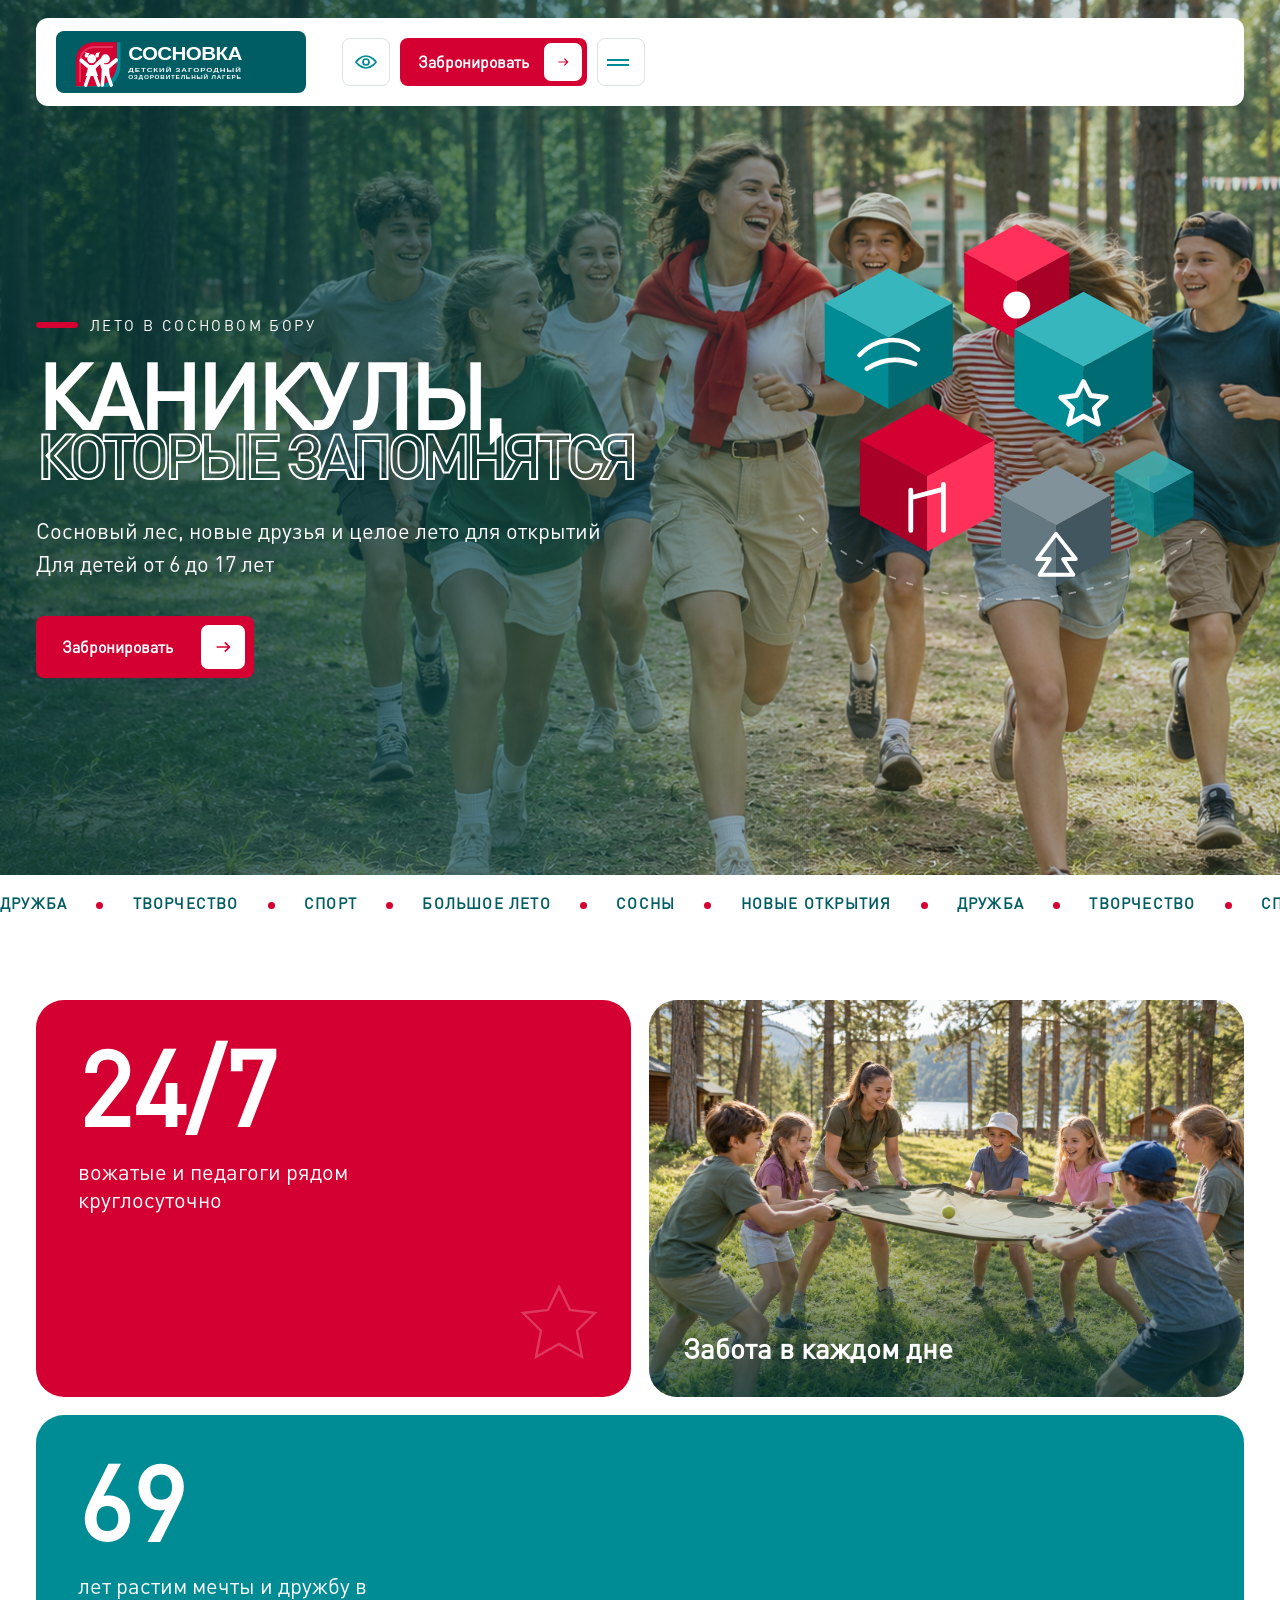
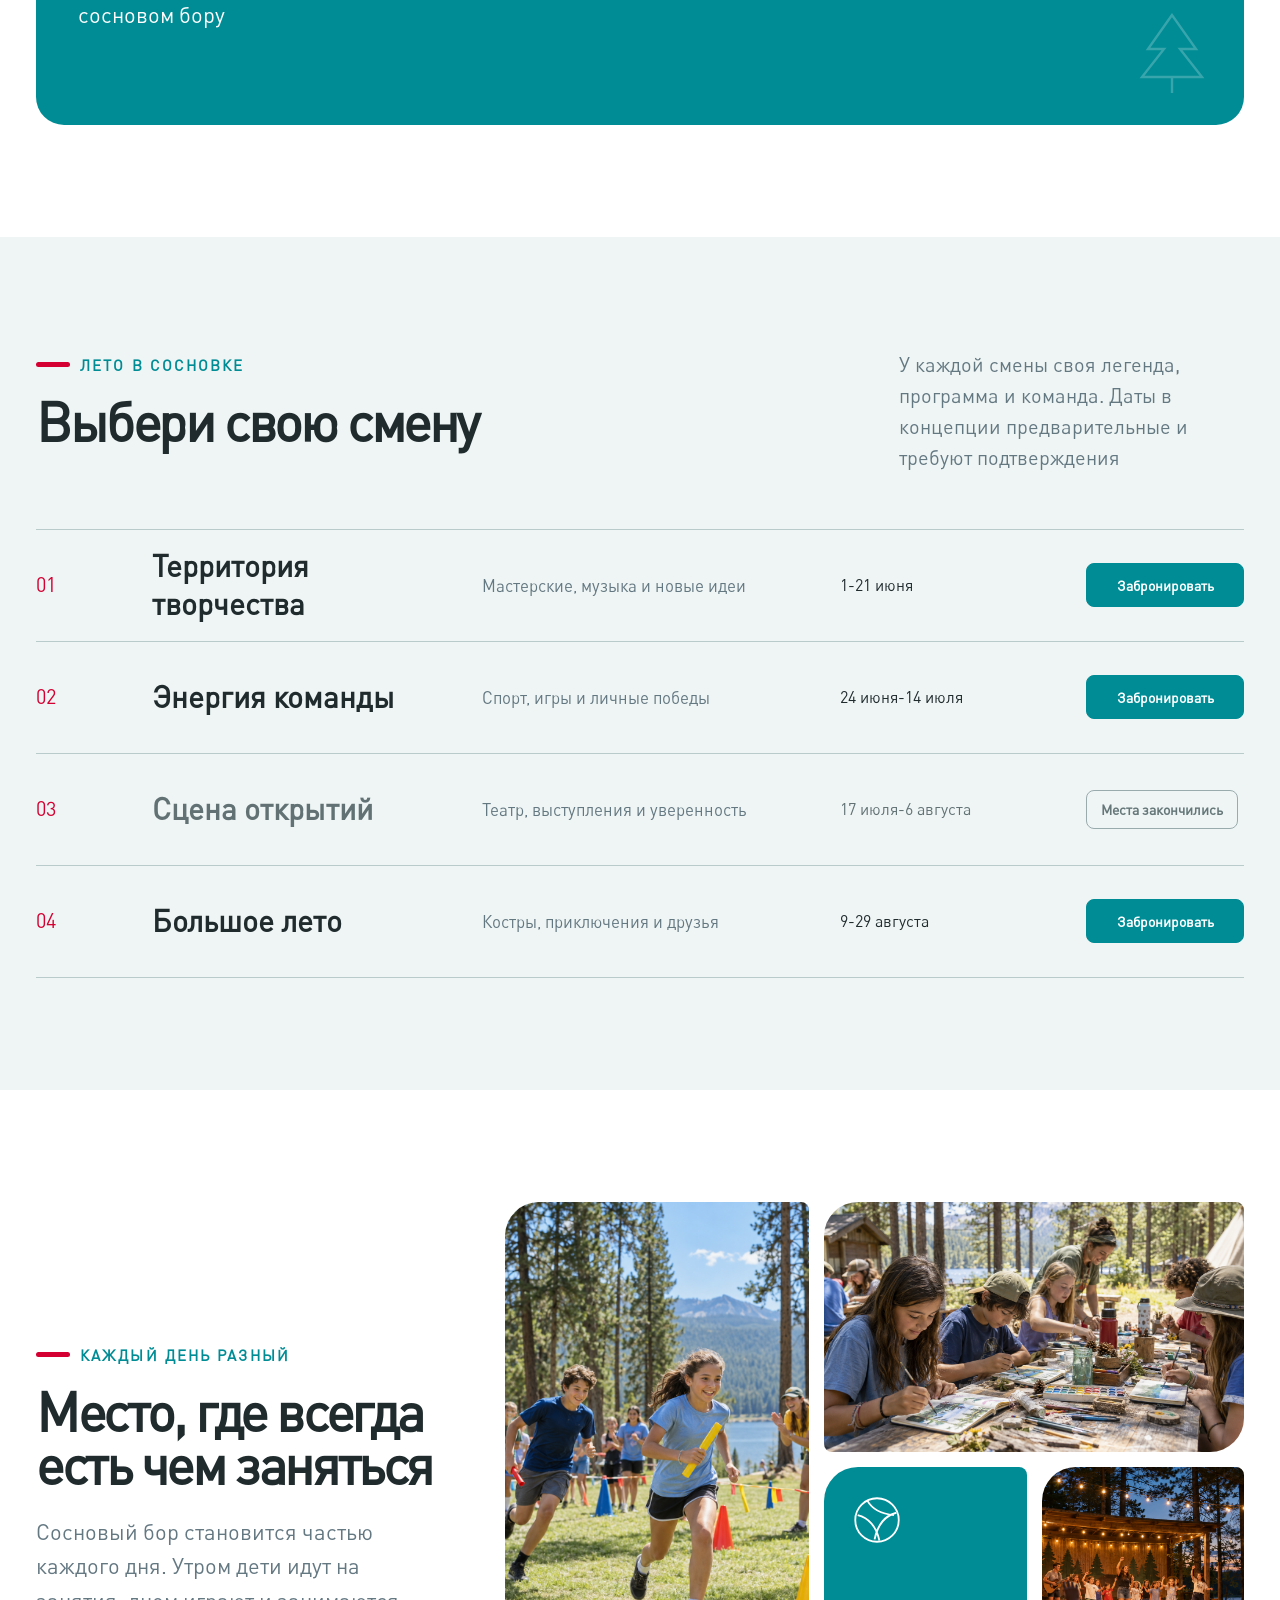
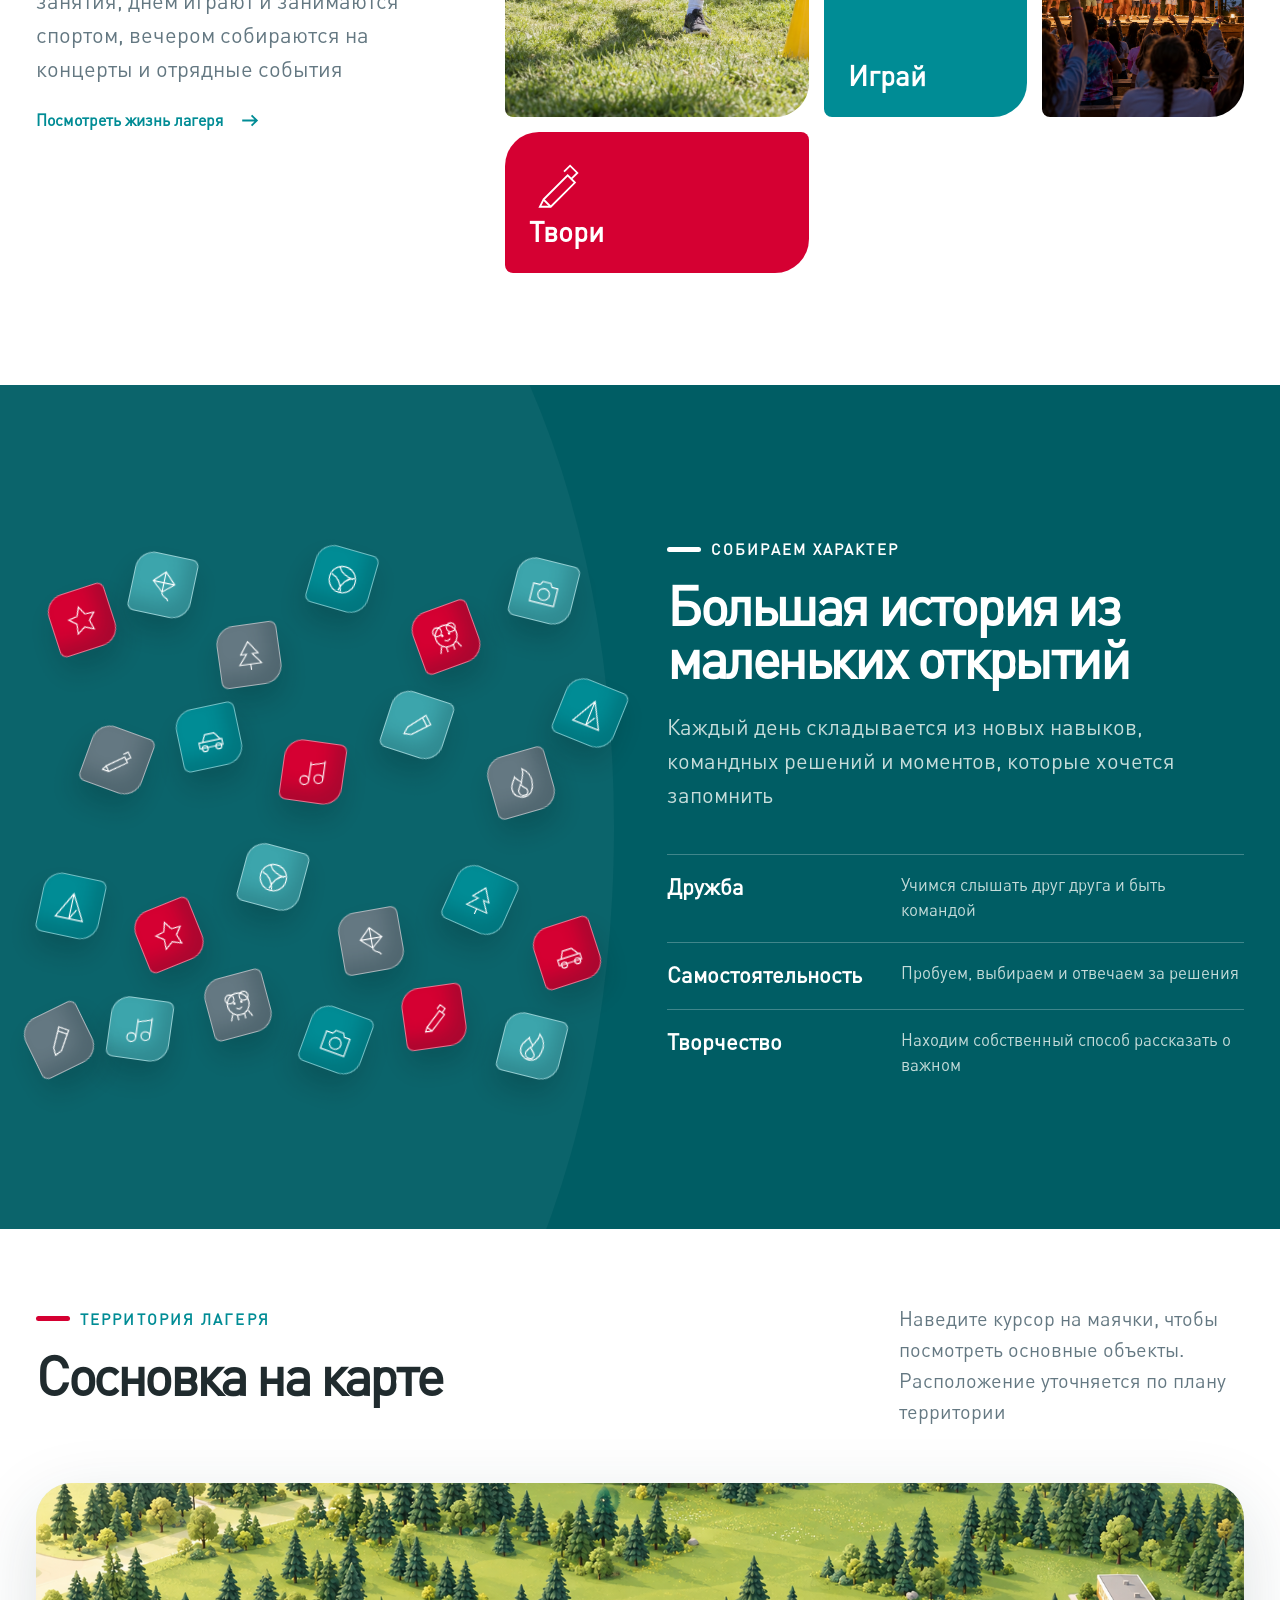
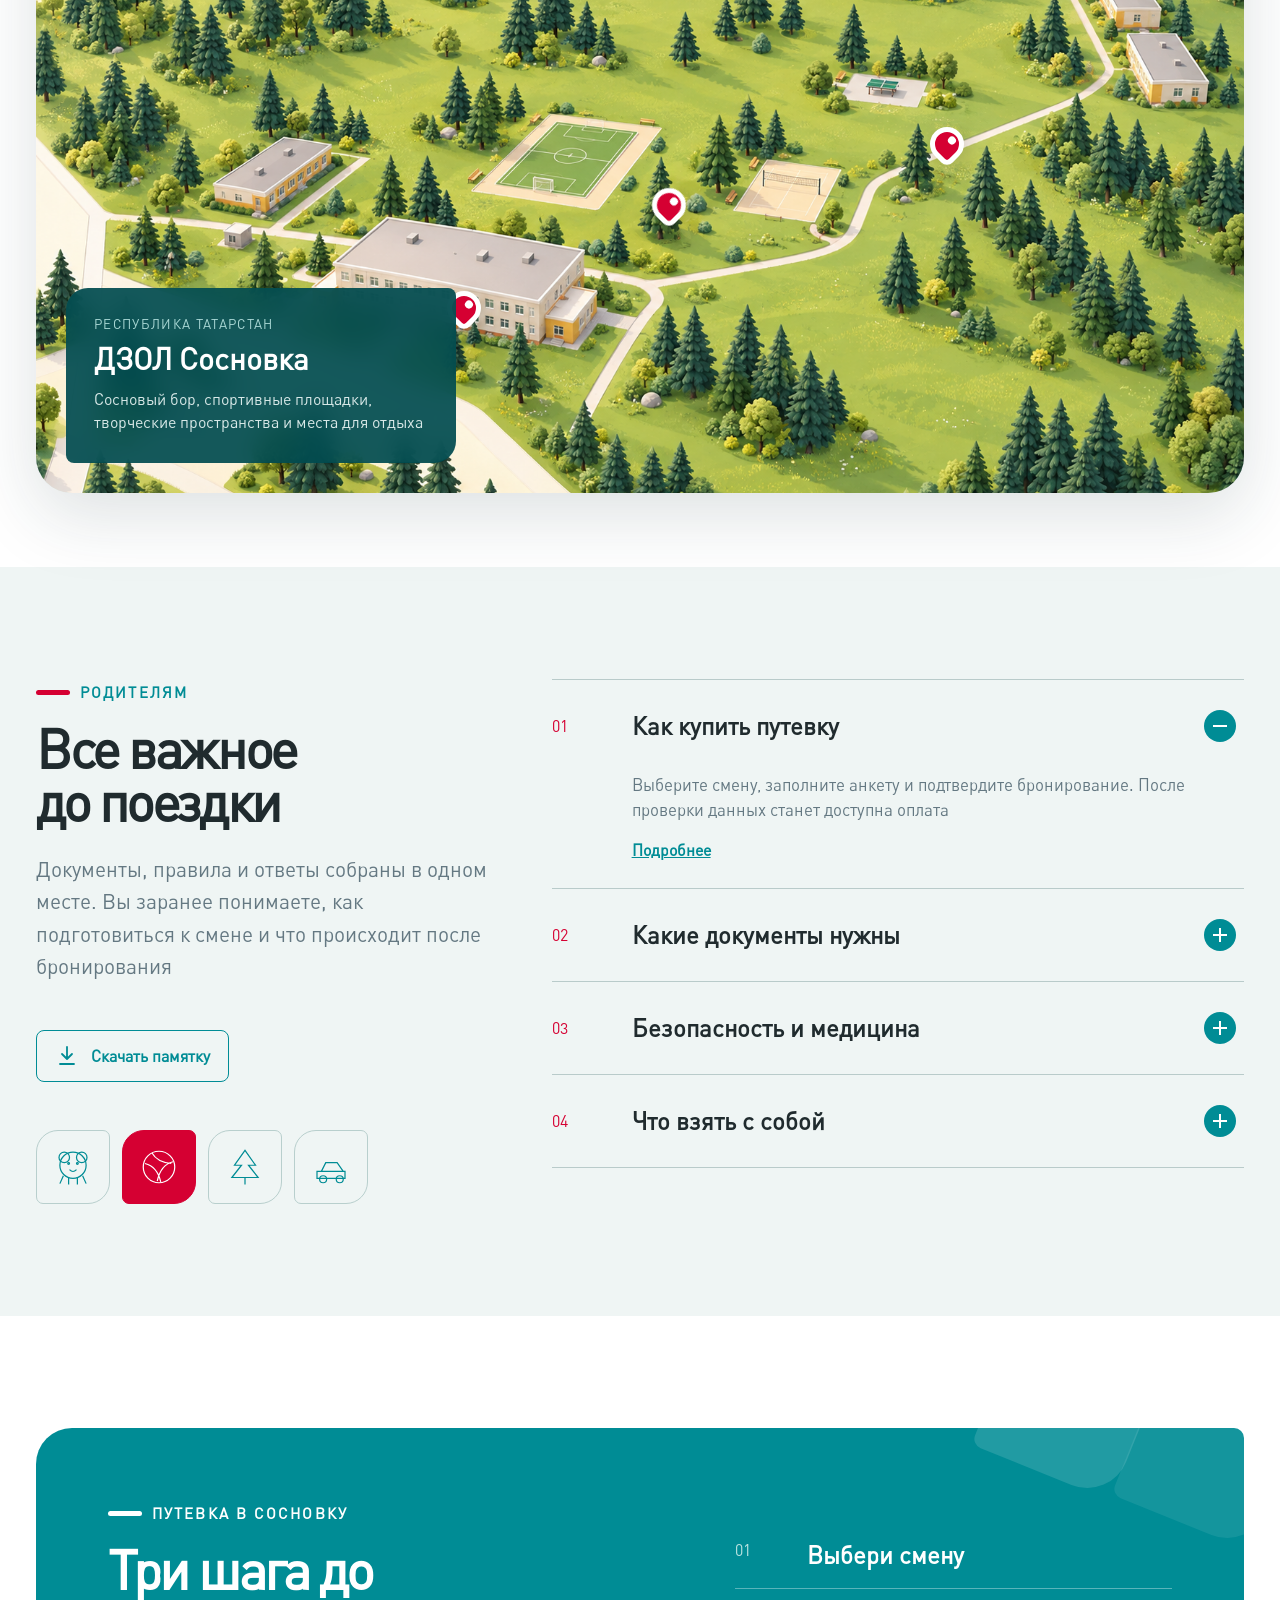
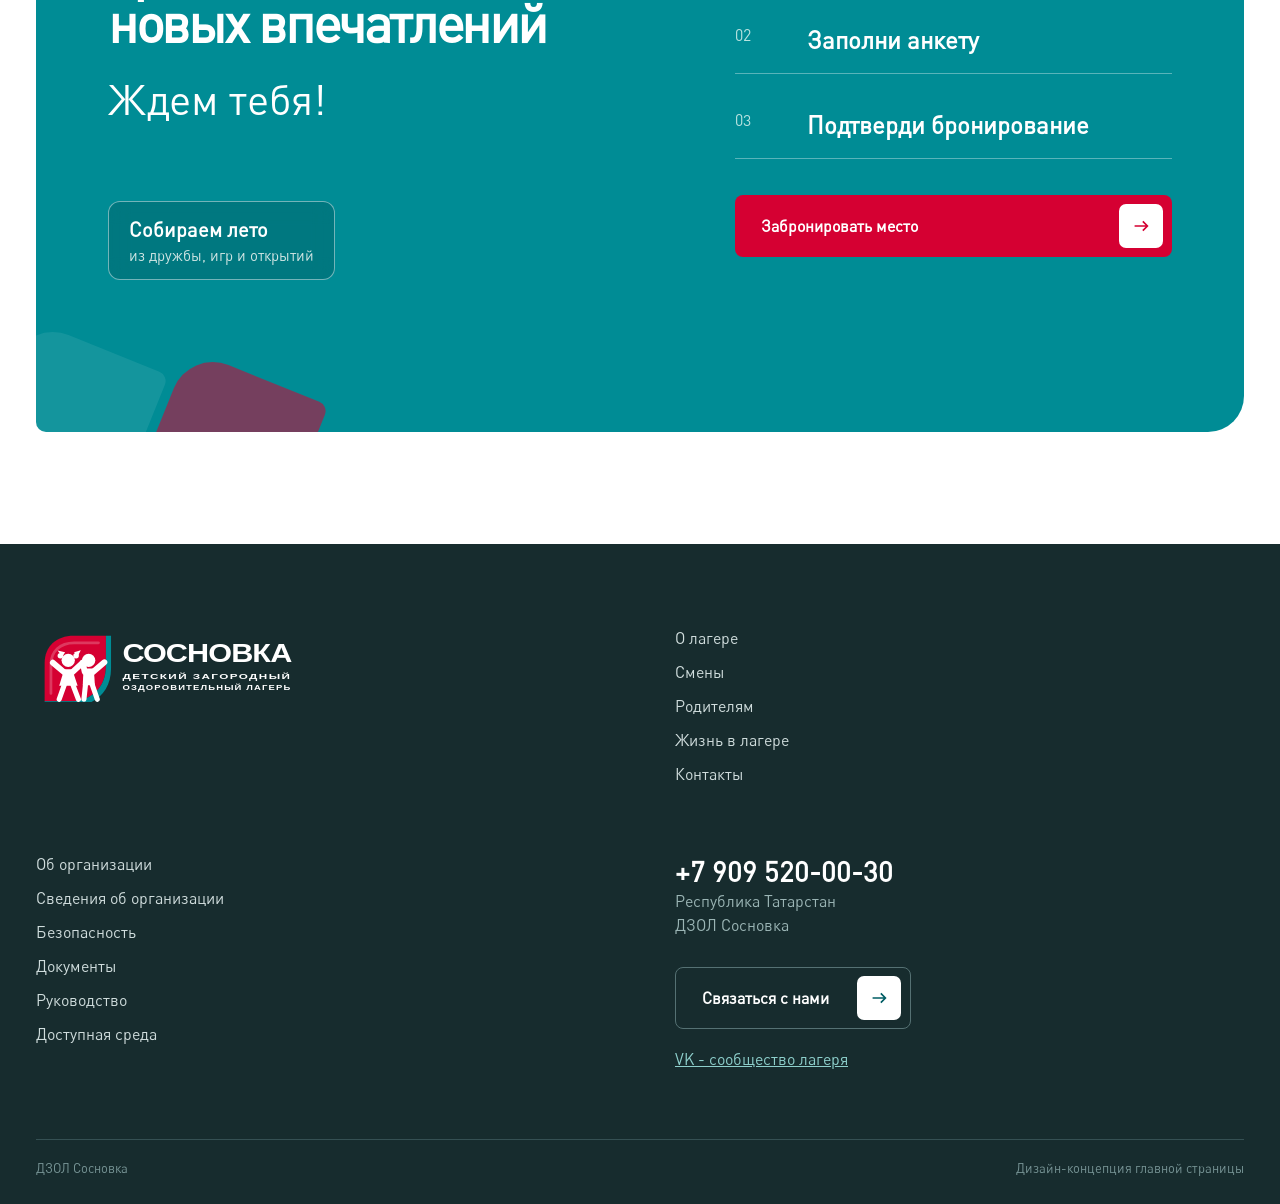
==== tagras/index.html @ 112adb92 "Publish Tagras-style Sosnovka concept" ====
<!doctype html>
<html lang="ru">
<head>
  <meta charset="utf-8">
  <meta name="viewport" content="width=device-width, initial-scale=1">
  <meta name="description" content="Дизайн-концепция главной страницы ДЗОЛ Сосновка в стилистике ТАГРАС">
  <title>ДЗОЛ Сосновка - детский конструктор ТАГРАС</title>
  <link rel="stylesheet" href="styles.css">
</head>
<body>
  <svg class="svg-sprite" aria-hidden="true">
    <symbol id="i-ball" viewBox="0 0 48 48"><circle cx="24" cy="24" r="18"/><path d="M8 20c8 2 15 8 18 21M40 18c-8 2-15 8-18 22M16 8c4 7 11 11 22 12"/></symbol>
    <symbol id="i-car" viewBox="0 0 48 48"><path d="M8 29h32v8H8zM13 29l5-10h13l7 10"/><circle cx="15" cy="38" r="4"/><circle cx="34" cy="38" r="4"/></symbol>
    <symbol id="i-tree" viewBox="0 0 48 48"><path d="M24 5 12 22h8L9 36h30L28 22h8zM24 36v8"/></symbol>
    <symbol id="i-star" viewBox="0 0 48 48"><path d="m24 5 5.5 11.5L42 18l-9 8.8L35.5 40 24 33.5 12.5 40 15 26.8 6 18l12.5-1.5z"/></symbol>
    <symbol id="i-kite" viewBox="0 0 48 48"><path d="m24 5 15 15-15 13L9 20zM24 5v28M9 20h30M24 33c0 8 10 5 10 11"/></symbol>
    <symbol id="i-paint" viewBox="0 0 48 48"><path d="M12 36 32 16l6 6-20 20H9zM29 13l5-5 6 6-5 5"/><path d="m12 36 6 6"/></symbol>
    <symbol id="i-teddy" viewBox="0 0 48 48"><circle cx="14" cy="13" r="6"/><circle cx="34" cy="13" r="6"/><circle cx="24" cy="22" r="15"/><circle cx="19" cy="20" r="1"/><circle cx="29" cy="20" r="1"/><path d="M20 27c3 3 5 3 8 0M13 34l-4 9M35 34l4 9M19 36v8M29 36v8"/></symbol>
    <symbol id="i-fire" viewBox="0 0 48 48"><path d="M24 43c-9 0-15-6-15-14 0-7 5-10 8-16 2 6 6 6 7 10 2-7 7-10 6-18 8 7 10 15 8 23-1 9-7 15-14 15Z"/><path d="M24 41c-4 0-7-3-7-7 0-3 3-5 5-9 1 4 5 5 7 9 1 4-1 7-5 7Z"/></symbol>
    <symbol id="i-brush" viewBox="0 0 48 48"><path d="m31 7 10 10-21 21-10 2 2-10zM27 11l10 10"/></symbol>
    <symbol id="i-camera" viewBox="0 0 48 48"><path d="M7 16h9l3-5h11l3 5h8v25H7z"/><circle cx="24" cy="28" r="8"/></symbol>
    <symbol id="i-tent" viewBox="0 0 48 48"><path d="M24 6 5 41h38zM24 6v35M24 41l8-14"/></symbol>
    <symbol id="i-music" viewBox="0 0 48 48"><path d="M19 10v25M38 6v25M19 14l19-5"/><circle cx="13" cy="36" r="6"/><circle cx="32" cy="32" r="6"/></symbol>
    <symbol id="i-arrow" viewBox="0 0 24 24"><path d="M5 12h14M14 7l5 5-5 5"/></symbol>
  </svg>

  <div class="background-toys" aria-hidden="true">
    <svg class="toy toy-a"><use href="#i-ball"/></svg><svg class="toy toy-b"><use href="#i-car"/></svg>
    <svg class="toy toy-c"><use href="#i-tree"/></svg><svg class="toy toy-d"><use href="#i-star"/></svg>
    <svg class="toy toy-e"><use href="#i-kite"/></svg><svg class="toy toy-f"><use href="#i-teddy"/></svg>
  </div>

  <header class="site-header" data-header>
    <div class="shell header-inner">
      <a class="brand" href="#top" aria-label="На главную">
        <img src="assets/logo-sosnovka-concept.svg" alt="Сосновка - детский загородный оздоровительный лагерь">
      </a>
      <nav class="main-nav" aria-label="Основная навигация" data-nav>
        <div class="nav-item has-dropdown">
          <div class="nav-item-head"><a href="#about">О лагере</a><button class="nav-toggle" type="button" aria-label="Открыть подразделы О лагере" aria-expanded="false"><svg viewBox="0 0 16 16"><path d="m3 6 5 5 5-5"/></svg></button></div>
          <div class="nav-dropdown">
            <a href="#about"><b>О лагере</b><span>Территория, история и атмосфера</span></a>
            <a href="#"><b>История</b><span>Как появилась Сосновка</span></a>
            <a href="#"><b>Команда</b><span>Руководство и вожатые</span></a>
            <a href="#"><b>Безопасность</b><span>Медицина и сопровождение</span></a>
            <a href="#gallery"><b>Инфраструктура</b><span>Корпуса и площадки</span></a>
            <a href="#"><b>Документы</b><span>Основные сведения</span></a>
          </div>
        </div>
        <a class="nav-direct" href="#shifts">Смены</a>
        <div class="nav-item has-dropdown">
          <div class="nav-item-head"><a href="#parents">Родителям</a><button class="nav-toggle" type="button" aria-label="Открыть подразделы Родителям" aria-expanded="false"><svg viewBox="0 0 16 16"><path d="m3 6 5 5 5-5"/></svg></button></div>
          <div class="nav-dropdown nav-dropdown-right">
            <a href="#parents"><b>Как купить путевку</b><span>От выбора смены до оплаты</span></a>
            <a href="#"><b>Что взять с собой</b><span>Список вещей для поездки</span></a>
            <a href="#"><b>Правила</b><span>Распорядок и требования</span></a>
            <a href="#"><b>Документы к заезду</b><span>Справки и согласия</span></a>
            <a href="#"><b>Вопросы и ответы</b><span>Коротко о главном</span></a>
            <a href="#"><b>Личный кабинет</b><span>Заявки, оплата и анкета</span></a>
          </div>
        </div>
        <div class="nav-item has-dropdown">
          <div class="nav-item-head"><a href="#gallery">Жизнь в лагере</a><button class="nav-toggle" type="button" aria-label="Открыть подразделы Жизнь в лагере" aria-expanded="false"><svg viewBox="0 0 16 16"><path d="m3 6 5 5 5-5"/></svg></button></div>
          <div class="nav-dropdown nav-dropdown-right nav-dropdown-compact">
            <a href="#gallery"><b>Фотогалерея</b><span>События каждого дня</span></a>
            <a href="#"><b>Новости</b><span>Что происходит в Сосновке</span></a>
            <a href="#"><b>Отзывы</b><span>Истории детей и родителей</span></a>
            <a href="#"><b>Традиции</b><span>То, что объединяет поколения</span></a>
          </div>
        </div>
        <a class="nav-direct" href="#contacts">Контакты</a>
      </nav>
      <div class="header-actions">
        <button class="access-button" type="button" aria-label="Версия для слабовидящих">
          <svg viewBox="0 0 24 24"><path d="M2 12s4-6 10-6 10 6 10 6-4 6-10 6S2 12 2 12Z"/><circle cx="12" cy="12" r="3"/></svg>
        </button>
        <a class="button button-red header-book" href="#" data-booking-open><span>Забронировать</span><svg><use href="#i-arrow"/></svg></a>
        <button class="menu-button" type="button" aria-label="Открыть меню" data-menu><span></span><span></span></button>
      </div>
    </div>
  </header>

  <main id="top">
    <section class="hero">
      <div class="hero-photo" role="img" aria-label="Дети бегут по солнечному сосновому лесу"></div>
      <div class="hero-overlay"></div>
      <div class="shell hero-inner">
        <div class="hero-copy">
          <div class="hero-label"><i></i> Лето в сосновом бору</div>
          <h1 class="dancing-title">Каникулы,<span class="hero-subline">которые запомнятся</span></h1>
          <p>Сосновый лес, новые друзья и целое лето для открытий<br>Для детей от 6 до 17 лет</p>
          <a class="button button-red hero-button" href="#" data-booking-open><span>Забронировать</span><svg><use href="#i-arrow"/></svg></a>
        </div>

        <div class="hero-constructor" aria-hidden="true">
          <svg class="constructor-svg" viewBox="0 0 520 520">
            <g class="cube cube-1" transform="translate(62 80)"><path class="top" d="M70 0 140 38 70 76 0 38Z"/><path class="left" d="M0 38 70 76v78L0 116Z"/><path class="right" d="M140 38 70 76v78l70-38Z"/><path class="cube-icon" d="M38 95c18-19 45-22 64-6M46 110c17-11 34-13 53-5"/></g>
            <g class="cube cube-2" transform="translate(202 18) scale(.82)"><path class="top" d="M70 0 140 38 70 76 0 38Z"/><path class="left" d="M0 38 70 76v78L0 116Z"/><path class="right" d="M140 38 70 76v78l70-38Z"/><circle class="cube-dot" cx="70" cy="108" r="18"/></g>
            <g class="cube cube-3" transform="translate(275 112) scale(1.08)"><path class="top" d="M70 0 140 38 70 76 0 38Z"/><path class="left" d="M0 38 70 76v78L0 116Z"/><path class="right" d="M140 38 70 76v78l70-38Z"/><path class="cube-icon" d="m70 91 7 14 16 2-12 11 4 16-15-8-15 8 4-16-12-11 16-2Z"/></g>
            <g class="cube cube-4" transform="translate(104 232) scale(1.05)"><path class="top" d="M70 0 140 38 70 76 0 38Z"/><path class="left" d="M0 38 70 76v78L0 116Z"/><path class="right" d="M140 38 70 76v78l70-38Z"/><path class="cube-icon" d="M53 132V90m34 42V84M53 98l34-9"/></g>
            <g class="cube cube-5" transform="translate(245 285) scale(.86)"><path class="top" d="M70 0 140 38 70 76 0 38Z"/><path class="left" d="M0 38 70 76v78L0 116Z"/><path class="right" d="M140 38 70 76v78l70-38Z"/><path class="cube-icon" d="M70 87 46 119h16l-13 20h43l-13-20h16Z"/></g>
            <g class="cube cube-6" transform="translate(352 250) scale(.62)"><path class="top" d="M70 0 140 38 70 76 0 38Z"/><path class="left" d="M0 38 70 76v78L0 116Z"/><path class="right" d="M140 38 70 76v78l70-38Z"/></g>
            <path class="orbit" d="M34 350c95 104 302 135 446 14"/>
          </svg>
        </div>
      </div>
      <div class="hero-marquee" aria-hidden="true"><div>Дружба <i></i> Творчество <i></i> Спорт <i></i> Большое лето <i></i> Сосны <i></i> Новые открытия <i></i> Дружба <i></i> Творчество <i></i> Спорт <i></i></div></div>
    </section>

    <section class="facts section-space" aria-label="Ключевые преимущества">
      <div class="shell facts-grid">
        <article class="fact fact-red"><strong>24/7</strong><span>вожатые и педагоги рядом круглосуточно</span><svg><use href="#i-star"/></svg></article>
        <article class="fact fact-photo"><img src="assets/safety-supervision.png" alt="Дети и вожатый на территории лагеря"><span>Забота в каждом дне</span></article>
        <article class="fact fact-teal"><strong>69</strong><span>лет растим мечты и дружбу в сосновом бору</span><svg><use href="#i-tree"/></svg></article>
      </div>
    </section>

    <section class="shifts section-space" id="shifts">
      <div class="shell">
        <div class="section-heading">
          <div><span class="eyebrow">Лето в Сосновке</span><h2>Выбери свою смену</h2></div>
          <p>У каждой смены своя легенда, программа и команда. Даты в концепции предварительные и требуют подтверждения</p>
        </div>
        <div class="shift-list" data-shifts>
          <article class="shift-row" data-preview="assets/shift-01-craft.png"><span class="shift-number">01</span><strong>Территория творчества</strong><span>Мастерские, музыка и новые идеи</span><em>1-21 июня</em><button class="shift-book-button" type="button" data-booking-shift="Территория творчества - 1-21 июня">Забронировать</button></article>
          <article class="shift-row" data-preview="assets/shift-02-volleyball.png"><span class="shift-number">02</span><strong>Энергия команды</strong><span>Спорт, игры и личные победы</span><em>24 июня-14 июля</em><button class="shift-book-button" type="button" data-booking-shift="Энергия команды - 24 июня-14 июля">Забронировать</button></article>
          <article class="shift-row shift-row-sold" data-preview="assets/shift-03-theatre.png"><span class="shift-number">03</span><strong>Сцена открытий</strong><span>Театр, выступления и уверенность</span><em>17 июля-6 августа</em><span class="shift-sold-out">Места закончились</span></article>
          <article class="shift-row" data-preview="assets/shift-04-campfire.png"><span class="shift-number">04</span><strong>Большое лето</strong><span>Костры, приключения и друзья</span><em>9-29 августа</em><button class="shift-book-button" type="button" data-booking-shift="Большое лето - 9-29 августа">Забронировать</button></article>
          <div class="shift-preview" data-shift-preview><img src="assets/shift-01-craft.png" alt=""></div>
        </div>
      </div>
    </section>

    <section class="about section-space" id="about">
      <div class="shell about-grid">
        <div class="about-copy">
          <span class="eyebrow">Каждый день разный</span>
          <h2>Место, где всегда есть чем заняться</h2>
          <p>Сосновый бор становится частью каждого дня. Утром дети идут на занятия, днем играют и занимаются спортом, вечером собираются на концерты и отрядные события</p>
          <a class="text-link" href="#gallery">Посмотреть жизнь лагеря <svg><use href="#i-arrow"/></svg></a>
        </div>
        <div class="photo-pattern" aria-label="Фотографии жизни лагеря">
          <figure class="pattern-cell cell-a"><img src="assets/sport-concept.png" alt="Спортивные занятия в лагере"></figure>
          <figure class="pattern-cell cell-b"><img src="assets/workshop-concept.png" alt="Творческая мастерская"></figure>
          <div class="pattern-cell cell-color"><svg><use href="#i-ball"/></svg><b>Играй</b></div>
          <figure class="pattern-cell cell-c"><img src="assets/evening-concept.png" alt="Вечернее событие"></figure>
          <div class="pattern-cell cell-mark"><svg><use href="#i-paint"/></svg><b>Твори</b></div>
        </div>
      </div>
    </section>

    <section class="values section-space" id="values">
      <div class="shell values-grid">
        <div class="shape-playground" data-shape-playground data-current-shape="scatter" aria-label="Кубики собираются в детские фигуры">
          <div class="shape-stage">
            <span class="shape-cube"><svg><use href="#i-star"/></svg></span><span class="shape-cube"><svg><use href="#i-kite"/></svg></span><span class="shape-cube"><svg><use href="#i-tree"/></svg></span><span class="shape-cube"><svg><use href="#i-ball"/></svg></span>
            <span class="shape-cube"><svg><use href="#i-teddy"/></svg></span><span class="shape-cube"><svg><use href="#i-camera"/></svg></span><span class="shape-cube"><svg><use href="#i-paint"/></svg></span><span class="shape-cube"><svg><use href="#i-car"/></svg></span>
            <span class="shape-cube"><svg><use href="#i-music"/></svg></span><span class="shape-cube"><svg><use href="#i-brush"/></svg></span><span class="shape-cube"><svg><use href="#i-fire"/></svg></span><span class="shape-cube"><svg><use href="#i-tent"/></svg></span>
            <span class="shape-cube"><svg><use href="#i-star"/></svg></span><span class="shape-cube"><svg><use href="#i-ball"/></svg></span><span class="shape-cube"><svg><use href="#i-kite"/></svg></span><span class="shape-cube"><svg><use href="#i-tree"/></svg></span>
            <span class="shape-cube"><svg><use href="#i-car"/></svg></span><span class="shape-cube"><svg><use href="#i-music"/></svg></span><span class="shape-cube"><svg><use href="#i-teddy"/></svg></span><span class="shape-cube"><svg><use href="#i-camera"/></svg></span>
            <span class="shape-cube"><svg><use href="#i-paint"/></svg></span><span class="shape-cube"><svg><use href="#i-fire"/></svg></span><span class="shape-cube"><svg><use href="#i-brush"/></svg></span><span class="shape-cube"><svg><use href="#i-tent"/></svg></span>
          </div>
        </div>
        <div class="values-copy">
          <span class="eyebrow eyebrow-light">Собираем характер</span>
          <h2>Большая история из маленьких открытий</h2>
          <p>Каждый день складывается из новых навыков, командных решений и моментов, которые хочется запомнить</p>
          <div class="values-list">
            <div><b>Дружба</b><span>Учимся слышать друг друга и быть командой</span></div>
            <div><b>Самостоятельность</b><span>Пробуем, выбираем и отвечаем за решения</span></div>
            <div><b>Творчество</b><span>Находим собственный способ рассказать о важном</span></div>
          </div>
        </div>
      </div>
    </section>

    <section class="map-section section-space" id="gallery">
      <div class="shell">
        <div class="section-heading">
          <div><span class="eyebrow">Территория лагеря</span><h2>Сосновка на карте</h2></div>
          <p>Наведите курсор на маячки, чтобы посмотреть основные объекты. Расположение уточняется по плану территории</p>
        </div>
        <div class="map-frame">
          <img src="assets/camp-map-concept.png" alt="Схема территории лагеря Сосновка">
          <button class="map-pin pin-a" type="button"><i></i><span>Административное здание</span></button>
          <button class="map-pin pin-b" type="button"><i></i><span>Спортивная площадка</span></button>
          <button class="map-pin pin-c" type="button"><i></i><span>Площадка для мероприятий</span></button>
          <div class="map-card"><small>Республика Татарстан</small><strong>ДЗОЛ Сосновка</strong><p>Сосновый бор, спортивные площадки, творческие пространства и места для отдыха</p></div>
        </div>
      </div>
    </section>

    <section class="parents section-space" id="parents">
      <div class="shell parents-grid">
        <div class="parents-intro">
          <span class="eyebrow">Родителям</span>
          <h2>Все важное до поездки</h2>
          <p>Документы, правила и ответы собраны в одном месте. Вы заранее понимаете, как подготовиться к смене и что происходит после бронирования</p>
          <a class="download-guide" href="#"><svg viewBox="0 0 24 24" aria-hidden="true"><path d="M12 3v12m0 0 5-5m-5 5-5-5M5 20h14"/></svg><span>Скачать памятку</span></a>
          <div class="parent-figure" aria-hidden="true"><svg><use href="#i-teddy"/></svg><svg><use href="#i-ball"/></svg><svg><use href="#i-tree"/></svg><svg><use href="#i-car"/></svg></div>
        </div>
        <div class="accordion" data-accordion>
          <details open><summary><span>01</span><b>Как купить путевку</b><i></i></summary><div><p>Выберите смену, заполните анкету и подтвердите бронирование. После проверки данных станет доступна оплата</p><a href="#">Подробнее</a></div></details>
          <details><summary><span>02</span><b>Какие документы нужны</b><i></i></summary><div><p>Список документов и медицинских справок будет доступен в разделе для родителей</p><a href="#">Подробнее</a></div></details>
          <details><summary><span>03</span><b>Безопасность и медицина</b><i></i></summary><div><p>На территории работают медицинские специалисты, действует контролируемый доступ и круглосуточное сопровождение</p><a href="#">Подробнее</a></div></details>
          <details><summary><span>04</span><b>Что взять с собой</b><i></i></summary><div><p>Подготовим понятный список одежды, личных вещей и предметов для занятий</p><a href="#">Подробнее</a></div></details>
        </div>
      </div>
    </section>

    <section class="booking section-space">
      <div class="shell booking-card">
        <div class="booking-copy"><span class="eyebrow eyebrow-light">Путевка в Сосновку</span><h2>Три шага до новых впечатлений</h2><p>Ждем тебя!</p><div class="summer-note"><b>Собираем лето</b><span>из дружбы, игр и открытий</span></div></div>
        <div class="booking-steps">
          <div><span>01</span><b>Выбери смену</b></div>
          <div><span>02</span><b>Заполни анкету</b></div>
          <div><span>03</span><b>Подтверди бронирование</b></div>
          <a class="button button-red" href="#" data-booking-open><span>Забронировать место</span><svg><use href="#i-arrow"/></svg></a>
        </div>
        <div class="booking-cubes" aria-hidden="true"><i></i><i></i><i></i><i></i></div>
      </div>
    </section>
  </main>

  <footer class="site-footer" id="contacts">
    <div class="shell footer-grid">
      <div class="footer-brand"><img src="assets/logo-sosnovka-concept.svg" alt="Сосновка"></div>
      <nav><a href="#about">О лагере</a><a href="#shifts">Смены</a><a href="#parents">Родителям</a><a href="#gallery">Жизнь в лагере</a><a href="#contacts">Контакты</a></nav>
      <nav><a href="#">Об организации</a><a href="#">Сведения об организации</a><a href="#">Безопасность</a><a href="#">Документы</a><a href="#">Руководство</a><a href="#">Доступная среда</a></nav>
      <div class="footer-contact"><a class="footer-phone" href="tel:+79095200030">+7 909 520-00-30</a><p>Республика Татарстан<br>ДЗОЛ Сосновка</p><button class="button button-outline" type="button" data-contact-open><span>Связаться с нами</span><svg><use href="#i-arrow"/></svg></button><a class="social-link" href="https://vk.ru/dzol_sosnovka" target="_blank" rel="noopener">VK - сообщество лагеря</a></div>
    </div>
    <div class="shell footer-bottom"><span>ДЗОЛ Сосновка</span><span>Дизайн-концепция главной страницы</span></div>
  </footer>

  <button class="scroll-top" type="button" aria-label="Наверх" data-scroll-top><svg viewBox="0 0 24 24"><path d="m6 14 6-6 6 6M12 8v10"/></svg></button>

  <dialog class="contact-modal" data-contact-modal>
    <form method="dialog" class="modal-card" data-contact-form>
      <button class="modal-close" value="cancel" aria-label="Закрыть">×</button>
      <span class="eyebrow">Обратная связь</span><h2>Связаться с нами</h2>
      <label><span>Имя</span><input type="text" required placeholder="Как к вам обращаться"></label>
      <label><span>Телефон</span><input type="tel" required placeholder="+7 900 000-00-00"></label>
      <label><span>Сообщение</span><textarea required placeholder="Напишите ваш вопрос"></textarea></label>
      <label class="consent"><input type="checkbox" required><span>Я даю согласие на обработку персональных данных в соответствии с <a href="#">политикой обработки персональных данных</a></span></label>
      <button class="button button-red modal-submit" value="submit"><span>Отправить</span><svg><use href="#i-arrow"/></svg></button>
    </form>
  </dialog>

  <dialog class="booking-modal" data-booking-modal aria-labelledby="booking-title">
    <form class="booking-form" data-booking-form>
      <button class="modal-close" type="button" aria-label="Закрыть форму" data-booking-close>×</button>
      <span class="eyebrow">Заявка на путевку</span>
      <h2 id="booking-title">Забронировать место</h2>
      <p class="booking-form-lead">Оставьте данные для связи. Сотрудник лагеря уточнит наличие мест и поможет завершить оформление</p>
      <div class="booking-fields">
        <label class="booking-field"><span>Телефон для связи</span><input type="tel" name="phone" autocomplete="tel" required placeholder="+7 900 000-00-00"></label>
        <label class="booking-field"><span>Смена</span><select name="shift" required data-booking-select><option value="" selected disabled>Выберите смену</option><option>Территория творчества - 1-21 июня</option><option>Энергия команды - 24 июня-14 июля</option><option>Сцена открытий - 17 июля-6 августа</option><option>Большое лето - 9-29 августа</option></select></label>
        <label class="booking-field"><span>Количество детей</span><input type="number" name="children" min="1" max="10" value="1" required></label>
        <label class="booking-field"><span>Возраст детей</span><input type="text" name="age" required placeholder="Например: 8 и 12 лет"></label>
        <label class="booking-field booking-field-wide"><span>Комментарий</span><textarea name="message" placeholder="Напишите вопрос или важную информацию"></textarea></label>
      </div>
      <div class="booking-consents">
        <label><input type="checkbox" name="personal_consent" required><span>Я даю согласие на обработку моих персональных данных на условиях <a href="#">согласия на обработку персональных данных</a> и ознакомлен с <a href="#">политикой обработки персональных данных</a></span></label>
        <label><input type="checkbox" name="child_consent" required><span>Я подтверждаю, что являюсь законным представителем ребенка, и даю согласие на обработку указанных в заявке сведений о ребенке</span></label>
        <label><input type="checkbox" name="messages_consent"><span>Я согласен получать информационные сообщения о сменах и программах лагеря</span></label>
      </div>
      <p class="booking-success" data-booking-success>Заявка заполнена. В рабочей версии она будет отправлена сотрудникам лагеря</p>
      <button class="button button-red booking-submit" type="submit"><span>Отправить заявку</span><svg><use href="#i-arrow"/></svg></button>
    </form>
  </dialog>

  <script src="script.js"></script>
</body>
</html>
---- tagras/styles.css ----
@font-face{font-family:DINPro;src:url('assets/din-pro.otf') format('opentype');font-weight:400;font-style:normal;font-display:swap}
:root{--teal:#008c95;--teal-dark:#005d64;--red:#d50032;--gray:#647882;--ink:#202b2e;--mist:#eff5f4;--white:#fff;--frame:1840px;--radius:34px;--shadow:0 22px 70px rgba(26,55,58,.15)}
*{box-sizing:border-box}html{scroll-behavior:smooth}body{margin:0;background:#fff;color:var(--ink);font-family:DINPro,Verdana,Arial,sans-serif;overflow-x:hidden}img{display:block;max-width:100%}a{color:inherit}.svg-sprite{position:absolute;width:0;height:0;overflow:hidden}.shell{width:min(calc(100% - 72px),var(--frame));margin-inline:auto}.section-space{padding:112px 0}.eyebrow{display:inline-flex;align-items:center;gap:10px;margin-bottom:22px;color:var(--teal);font-size:15px;font-weight:700;letter-spacing:.14em;text-transform:uppercase}.eyebrow:before{content:"";width:34px;height:5px;border-radius:5px;background:var(--red)}.eyebrow-light{color:#fff}.eyebrow-light:before{background:#fff}h1,h2,h3,p{margin-top:0}h1,h2{font-weight:700;letter-spacing:-.045em;text-wrap:balance}h2{max-width:980px;margin-bottom:24px;font-size:clamp(48px,4.2vw,78px);line-height:.98}.section-heading{display:grid;grid-template-columns:minmax(0,1.25fr) minmax(320px,.55fr);gap:80px;align-items:end;margin-bottom:56px}.section-heading p{margin:0;color:var(--gray);font-size:20px;line-height:1.55}.button{display:inline-flex;align-items:center;justify-content:space-between;gap:28px;min-height:62px;padding:8px 9px 8px 26px;border:0;border-radius:8px;font:700 16px DINPro,Verdana,sans-serif;text-decoration:none;cursor:pointer;transition:.25s ease}.button svg{width:44px;height:44px;padding:11px;border-radius:7px;fill:none;stroke:currentColor;stroke-width:1.8}.button-red{background:var(--red);color:#fff}.button-red svg{background:#fff;color:var(--red)}.button:hover{transform:translateY(-2px)}.text-link{display:inline-flex;align-items:center;gap:14px;color:var(--teal);font-weight:700;text-decoration:none}.text-link svg{width:25px;height:25px;fill:none;stroke:currentColor;stroke-width:1.8}
.site-header{position:fixed;z-index:100;top:18px;left:0;width:100%;transition:.25s ease}.site-header.is-scrolled{top:0;background:rgba(255,255,255,.86);box-shadow:0 8px 32px rgba(18,44,46,.1);backdrop-filter:blur(18px)}.header-inner{min-height:88px;padding:12px 20px;border-radius:12px;background:#fff;display:flex;align-items:center;gap:36px;box-shadow:0 14px 42px rgba(22,48,50,.14)}.site-header.is-scrolled .header-inner{box-shadow:none;background:transparent}.brand{width:300px;flex:0 0 auto;padding:6px 14px;border-radius:8px;background:var(--teal-dark)}.brand img{width:100%;height:auto}.main-nav{display:flex;align-items:center;justify-content:center;gap:clamp(18px,2.1vw,42px);margin-left:auto}.main-nav a{position:relative;font-size:14px;font-weight:700;text-decoration:none;text-transform:uppercase}.main-nav a:after{content:"";position:absolute;left:0;right:100%;bottom:-8px;height:3px;background:var(--red);transition:.2s}.main-nav a:hover:after{right:0}.header-actions{display:flex;align-items:center;gap:10px}.access-button,.menu-button{width:48px;height:48px;border:1px solid #dce4e3;border-radius:8px;background:#fff;color:var(--teal);display:grid;place-items:center;cursor:pointer}.access-button svg{width:24px;fill:none;stroke:currentColor;stroke-width:1.7}.menu-button{display:none}.menu-button span{display:block;width:22px;height:2px;background:currentColor;margin:3px}.header-book{min-height:48px;padding:5px 5px 5px 18px;gap:15px}.header-book svg{width:38px;height:38px}
.hero{position:relative;min-height:930px;padding-top:136px;overflow:hidden;background:var(--teal-dark);color:#fff}.hero-photo{position:absolute;inset:0;background:url('assets/hero-concept.png') center/cover no-repeat}.hero-overlay{position:absolute;inset:0;background:linear-gradient(90deg,rgba(0,51,55,.94) 0%,rgba(0,68,73,.83) 42%,rgba(0,56,61,.24) 72%,rgba(0,48,52,.52) 100%)}.hero-inner{position:relative;z-index:2;min-height:728px;display:grid;grid-template-columns:1.05fr .78fr;gap:72px;align-items:center}.hero-copy{padding:70px 0 80px}.hero-label{display:inline-flex;align-items:center;gap:12px;margin-bottom:26px;font-size:15px;letter-spacing:.16em;text-transform:uppercase}.hero-label i{width:42px;height:6px;border-radius:9px;background:var(--red)}.hero h1{max-width:900px;margin-bottom:32px;font-size:clamp(68px,7vw,132px);line-height:.8;text-transform:uppercase}.hero h1 span{color:#fff;-webkit-text-stroke:2px #fff;color:transparent}.hero-copy p{max-width:700px;margin-bottom:36px;font-size:22px;line-height:1.5}.hero-constructor{position:relative;min-height:610px}.constructor-caption{position:absolute;z-index:4;right:20px;top:28px;width:210px;padding:16px 18px;border:1px solid rgba(255,255,255,.36);border-radius:12px;background:rgba(0,51,55,.5);backdrop-filter:blur(12px)}.constructor-caption b,.constructor-caption span{display:block}.constructor-caption b{font-size:20px}.constructor-caption span{margin-top:4px;color:#c8e3e1;font-size:14px}.constructor-svg{width:100%;height:100%;overflow:visible;filter:drop-shadow(0 25px 35px rgba(0,28,30,.28))}.cube{transform-box:fill-box;transform-origin:center;animation:float 6s ease-in-out infinite}.cube-2{animation-delay:-1.2s}.cube-3{animation-delay:-2.6s}.cube-4{animation-delay:-3.7s}.cube-5{animation-delay:-1.9s}.cube-6{animation-delay:-4.4s}.cube .top{fill:#37b7bd}.cube .left{fill:var(--teal)}.cube .right{fill:#006b72}.cube-2 .top,.cube-4 .right{fill:#ff315a}.cube-2 .left,.cube-4 .top{fill:var(--red)}.cube-2 .right,.cube-4 .left{fill:#a90028}.cube-5 .top{fill:#82929b}.cube-5 .left{fill:var(--gray)}.cube-5 .right{fill:#42565f}.cube-6{opacity:.8}.cube-icon,.cube-dot{fill:none;stroke:#fff;stroke-width:5;stroke-linecap:round;stroke-linejoin:round}.cube-dot{fill:#fff;stroke:none}.orbit{fill:none;stroke:rgba(255,255,255,.45);stroke-width:2;stroke-dasharray:8 12}.hero-marquee{position:absolute;z-index:3;left:0;right:0;bottom:0;overflow:hidden;background:#fff;color:var(--teal-dark);border-top:1px solid rgba(255,255,255,.4)}.hero-marquee div{width:max-content;padding:18px 0;font-size:15px;font-weight:700;letter-spacing:.08em;text-transform:uppercase;animation:marquee 28s linear infinite}.hero-marquee i{display:inline-block;width:7px;height:7px;margin:0 24px;border-radius:50%;background:var(--red)}
.background-toys{position:fixed;z-index:-1;inset:0;pointer-events:none}.toy{position:absolute;width:66px;height:66px;fill:none;stroke:var(--teal);stroke-width:1.5;opacity:.1}.toy-a{left:2%;top:31%;transform:rotate(-12deg)}.toy-b{right:4%;top:44%;transform:rotate(8deg)}.toy-c{left:5%;top:73%}.toy-d{right:8%;top:82%;transform:rotate(18deg)}.toy-e{left:48%;top:59%;width:46px}.toy-f{right:37%;top:92%;width:52px}
.facts{padding-top:70px}.facts-grid{display:grid;grid-template-columns:1.04fr 1.2fr 1.04fr;gap:18px}.fact{position:relative;min-height:310px;padding:42px;border-radius:28px;overflow:hidden}.fact strong{display:block;font-size:104px;line-height:.9}.fact span{display:block;max-width:360px;margin-top:22px;font-size:22px;line-height:1.3}.fact>svg{position:absolute;right:24px;bottom:24px;width:96px;height:96px;fill:none;stroke:currentColor;stroke-width:1.2;opacity:.22}.fact-red{background:var(--red);color:#fff}.fact-teal{background:var(--teal);color:#fff}.fact-photo{padding:0}.fact-photo img{width:100%;height:100%;object-fit:cover}.fact-photo:after{content:"";position:absolute;inset:0;background:linear-gradient(0deg,rgba(0,51,55,.7),transparent 55%)}.fact-photo span{position:absolute;z-index:2;left:34px;bottom:30px;color:#fff;font-size:28px;font-weight:700}
.shifts{background:var(--mist)}.shift-list{position:relative;border-top:1px solid #b9cbca}.shift-row{display:grid;grid-template-columns:90px 1.2fr 1.4fr 170px 52px;gap:26px;align-items:center;min-height:112px;border-bottom:1px solid #b9cbca;text-decoration:none;transition:.22s}.shift-row:hover{padding-inline:22px;background:#fff}.shift-number{color:var(--red);font-size:20px}.shift-row strong{font-size:30px}.shift-row>span:nth-of-type(2){color:var(--gray);font-size:17px}.shift-row em{font-style:normal;font-size:16px}.shift-row>svg{width:34px;height:34px;padding:7px;border-radius:50%;background:var(--teal);color:#fff;fill:none;stroke:currentColor;stroke-width:1.8}.shift-preview{position:fixed;z-index:150;width:300px;aspect-ratio:4/3;border:9px solid #fff;border-radius:22px;box-shadow:var(--shadow);opacity:0;pointer-events:none;transform:translate(-50%,-50%) scale(.88);transition:opacity .18s,transform .18s;overflow:hidden}.shift-preview.is-visible{opacity:1;transform:translate(-50%,-50%) scale(1)}.shift-preview img{width:100%;height:100%;object-fit:cover}
.about-grid{display:grid;grid-template-columns:.72fr 1.28fr;gap:90px;align-items:center}.about-copy p{max-width:620px;color:var(--gray);font-size:22px;line-height:1.55}.photo-pattern{display:grid;grid-template-columns:1.2fr .8fr .8fr;grid-template-rows:250px 250px;gap:15px}.pattern-cell{position:relative;margin:0;border-radius:34px 8px 34px 8px;overflow:hidden}.pattern-cell img{width:100%;height:100%;object-fit:cover}.cell-a{grid-row:1/3}.cell-b{grid-column:2/4}.cell-color{display:flex;flex-direction:column;justify-content:space-between;padding:24px;background:var(--teal);color:#fff}.cell-color svg{width:58px;height:58px;fill:none;stroke:currentColor;stroke-width:1.5}.cell-color b{font-size:28px}.cell-mark{display:grid;place-items:center;background:var(--red);color:#fff}.cell-mark span{font-size:110px;font-weight:700}
.values{position:relative;background:var(--teal-dark);color:#fff;overflow:hidden}.values:before{content:"";position:absolute;inset:-30% 52% -35% -10%;border-radius:50%;background:rgba(255,255,255,.045)}.values-grid{position:relative;display:grid;grid-template-columns:1fr 1fr;gap:110px;align-items:center}.icon-sculpture{min-height:620px;display:flex;flex-direction:column;justify-content:center;align-items:center;filter:drop-shadow(0 18px 35px rgba(0,26,28,.28))}.tree-row{display:flex;justify-content:center;gap:10px;margin-top:-4px}.tree-row span{display:grid;place-items:center;width:68px;height:68px;border:1px solid rgba(255,255,255,.5);border-radius:20px 7px 20px 7px;background:rgba(255,255,255,.08);transform:rotate(-3deg);backdrop-filter:blur(4px)}.tree-row span:nth-child(2n){transform:rotate(3deg);background:rgba(213,0,50,.72)}.tree-row span:nth-child(3n){background:rgba(0,140,149,.9)}.tree-row svg{width:38px;height:38px;fill:none;stroke:#fff;stroke-width:1.5}.tree-trunk{display:flex;gap:8px}.tree-trunk span{width:38px;height:90px;background:#6b8189}.tree-trunk span:first-child{background:var(--red)}.values-copy p{max-width:720px;color:#c5dcda;font-size:22px;line-height:1.55}.values-list{display:grid;gap:20px;margin-top:42px}.values-list div{display:grid;grid-template-columns:210px 1fr;gap:24px;padding-top:18px;border-top:1px solid rgba(255,255,255,.25)}.values-list b{font-size:22px}.values-list span{color:#c5dcda;font-size:17px;line-height:1.45}
.map-section{background:#fff}.map-frame{position:relative;border-radius:36px;overflow:hidden;background:#dceee7;box-shadow:var(--shadow)}.map-frame>img{width:100%;height:auto}.map-card{position:absolute;left:30px;bottom:30px;width:390px;padding:28px;border-radius:22px 8px 22px 8px;background:rgba(0,75,80,.92);color:#fff;backdrop-filter:blur(12px)}.map-card small,.map-card strong{display:block}.map-card small{color:#a9d8d5;letter-spacing:.1em;text-transform:uppercase}.map-card strong{margin:8px 0 10px;font-size:30px}.map-card p{margin:0;color:#d8e9e8;line-height:1.45}.map-pin{position:absolute;width:34px;height:34px;border:5px solid #fff;border-radius:50% 50% 50% 8px;background:var(--red);transform:rotate(-45deg);box-shadow:0 8px 22px rgba(36,55,52,.22);cursor:pointer}.map-pin i{display:block;width:8px;height:8px;margin:8px;border-radius:50%;background:#fff}.map-pin span{position:absolute;left:31px;top:-12px;width:max-content;max-width:230px;padding:10px 14px;border-radius:8px;background:var(--ink);color:#fff;font:14px DINPro;opacity:0;transform:rotate(45deg) translateY(8px);transform-origin:left center;transition:.2s}.map-pin:hover span{opacity:1;transform:rotate(45deg) translateY(0)}.pin-a{left:34%;top:67%}.pin-b{left:51%;top:50%}.pin-c{left:74%;top:40%}
.parents{background:var(--mist)}.parents-grid{display:grid;grid-template-columns:.8fr 1.2fr;gap:100px}.parents-intro p{max-width:590px;color:var(--gray);font-size:21px;line-height:1.55}.parent-figure{display:flex;gap:12px;margin-top:48px}.parent-figure svg{width:74px;height:74px;padding:15px;border:1px solid #b8cfcd;border-radius:22px 7px 22px 7px;fill:none;stroke:var(--teal);stroke-width:1.4}.parent-figure svg:nth-child(2){background:var(--red);color:#fff;stroke:#fff;border-color:var(--red)}.accordion{border-top:1px solid #b9cbca}.accordion details{border-bottom:1px solid #b9cbca}.accordion summary{display:grid;grid-template-columns:60px 1fr 40px;align-items:center;gap:20px;min-height:92px;cursor:pointer;list-style:none}.accordion summary::-webkit-details-marker{display:none}.accordion summary span{color:var(--red)}.accordion summary b{font-size:24px}.accordion summary i{position:relative;width:32px;height:32px;border-radius:50%;background:var(--teal)}.accordion summary i:before,.accordion summary i:after{content:"";position:absolute;left:9px;right:9px;top:15px;height:2px;background:#fff}.accordion summary i:after{transform:rotate(90deg);transition:.2s}.accordion details[open] summary i:after{transform:rotate(0)}.accordion details>div{padding:0 40px 28px 80px}.accordion details p{max-width:720px;color:var(--gray);font-size:17px;line-height:1.5}.accordion details a{color:var(--teal);font-weight:700}
.booking-card{position:relative;min-height:570px;padding:72px;border-radius:36px 10px 36px 10px;background:var(--teal);color:#fff;overflow:hidden;display:grid;grid-template-columns:1fr .8fr;gap:80px}.booking-copy h2{max-width:780px}.booking-copy p{font-size:42px}.booking-steps{position:relative;z-index:2;display:grid;align-content:center;gap:18px}.booking-steps>div{display:grid;grid-template-columns:52px 1fr;gap:20px;padding:18px 0;border-bottom:1px solid rgba(255,255,255,.35)}.booking-steps>div span{color:#b9e3e0}.booking-steps>div b{font-size:24px}.booking-steps .button{margin-top:18px}.booking-cubes i{position:absolute;width:150px;height:150px;border-radius:42px 10px 42px 10px;background:rgba(255,255,255,.08);transform:rotate(22deg)}.booking-cubes i:nth-child(1){left:-40px;bottom:-60px}.booking-cubes i:nth-child(2){left:120px;bottom:-90px;background:rgba(213,0,50,.55)}.booking-cubes i:nth-child(3){right:-40px;top:-50px}.booking-cubes i:nth-child(4){right:100px;top:-100px;background:rgba(255,255,255,.13)}
.site-footer{padding:84px 0 28px;background:#172c2e;color:#fff}.footer-grid{display:grid;grid-template-columns:1.2fr .65fr 1fr 1fr;gap:70px}.footer-brand img{width:330px}.footer-brand p{max-width:330px;color:#9bb5b5;line-height:1.5}.footer-grid nav{display:grid;align-content:start;gap:14px}.footer-grid nav a{color:#d0dddd;text-decoration:none}.footer-grid nav a:hover{color:#fff}.footer-contact p{color:#9bb5b5;line-height:1.5}.footer-phone{font-size:28px;font-weight:700;text-decoration:none}.button-outline{margin-top:14px;border:1px solid #557173;background:transparent;color:#fff}.button-outline svg{background:#fff;color:var(--teal-dark)}.social-link{display:block;margin-top:20px;color:#8ed0cc}.footer-bottom{display:flex;justify-content:space-between;margin-top:70px;padding-top:20px;border-top:1px solid #355053;color:#789596;font-size:13px}.scroll-top{position:fixed;z-index:90;right:28px;bottom:28px;width:58px;height:58px;border:0;border-radius:18px 6px 18px 6px;background:var(--red);color:#fff;display:grid;place-items:center;opacity:0;transform:translateY(20px);transition:.25s;cursor:pointer}.scroll-top.is-visible{opacity:1;transform:translateY(0)}.scroll-top svg{width:26px;fill:none;stroke:currentColor;stroke-width:2}
.contact-modal{width:min(620px,calc(100% - 32px));padding:0;border:0;border-radius:28px;background:#fff;box-shadow:0 30px 100px rgba(11,36,39,.35)}.contact-modal::backdrop{background:rgba(0,42,46,.72);backdrop-filter:blur(8px)}.modal-card{position:relative;padding:48px;display:grid;gap:18px}.modal-card h2{font-size:46px}.modal-card label{display:grid;gap:7px}.modal-card label>span{font-size:14px;font-weight:700}.modal-card input,.modal-card textarea{width:100%;padding:16px 17px;border:1px solid #c7d5d4;border-radius:9px;font:16px DINPro}.modal-card textarea{min-height:120px;resize:vertical}.modal-close{position:absolute;right:20px;top:18px;width:40px;height:40px;border:0;border-radius:50%;background:var(--mist);font-size:26px;cursor:pointer}.consent{grid-template-columns:20px 1fr!important;align-items:start}.consent input{width:18px;height:18px}.consent span{font-weight:400!important;line-height:1.4}.modal-submit{justify-self:center;margin-top:10px}
.hero h1{max-width:1000px;line-height:.82}.hero h1 span{display:block;white-space:nowrap;font-size:.66em}
.dancing-letter,.dancing-space{display:inline-block;transform-origin:50% 85%;transition:transform .36s cubic-bezier(.2,.8,.2,1),color .25s}.dancing-title:hover .dancing-letter:nth-child(4n+1){transform:translateY(-11px) rotate(-5deg)}.dancing-title:hover .dancing-letter:nth-child(4n+2){transform:translateY(7px) rotate(4deg)}.dancing-title:hover .dancing-letter:nth-child(4n+3){transform:translateY(-5px) rotate(2deg)}.dancing-title:hover .dancing-letter:nth-child(4n){transform:translateY(4px) rotate(-3deg)}
.button{position:relative;overflow:hidden;isolation:isolate}.button:before{content:"";position:absolute;z-index:0;inset:0;background:var(--teal-dark);transform:scaleX(0);transform-origin:left center;transition:transform .32s cubic-bezier(.25,.75,.25,1)}.button:hover:before{transform:scaleX(1)}.button>span,.button>svg{position:relative;z-index:1}.button-outline:before{background:var(--red)}
.map-section{padding-block:74px}.map-frame{height:min(610px,52vw)}.map-frame>img{width:100%;height:100%;object-fit:cover;object-position:center}
.cell-mark{display:flex;flex-direction:column;align-items:flex-start;justify-content:space-between;padding:24px}.cell-mark svg{width:58px;height:58px;fill:none;stroke:currentColor;stroke-width:1.5}.cell-mark b{font-size:28px}
.icon-sculpture{position:relative;perspective:900px}.tree-row{position:relative;z-index:2}.tree-row span{position:relative;transform-style:preserve-3d;box-shadow:inset -12px -12px 18px rgba(0,35,38,.2),0 12px 22px rgba(0,25,27,.16);transition:transform .45s cubic-bezier(.2,.8,.2,1),filter .35s}.tree-row span:after{content:"";position:absolute;inset:7px;border:1px solid rgba(255,255,255,.24);border-radius:14px 5px 14px 5px;transform:translateZ(-2px)}.tree-row span:hover{transform:rotateY(180deg) translateY(-8px)!important;filter:brightness(1.12)}.tree-row span:hover svg{transform:rotateY(180deg)}.tree-row svg{transition:transform .45s}.scattered-cubes{position:absolute;z-index:1;inset:0;pointer-events:none}.scattered-cubes i{position:absolute;width:58px;height:58px;border-radius:17px 6px 17px 6px;background:var(--teal);box-shadow:inset -12px -12px 18px rgba(0,35,38,.22),0 14px 28px rgba(0,25,27,.18);transform:rotate(18deg)}.scattered-cubes i:nth-child(1){left:5%;top:28%;background:var(--red);transform:rotate(-18deg)}.scattered-cubes i:nth-child(2){right:3%;top:24%;background:var(--gray);transform:rotate(12deg)}.scattered-cubes i:nth-child(3){left:13%;bottom:17%;width:42px;height:42px;transform:rotate(28deg)}.scattered-cubes i:nth-child(4){right:12%;bottom:19%;width:46px;height:46px;background:var(--red);transform:rotate(-11deg)}.scattered-cubes i:nth-child(5){right:0;top:52%;width:34px;height:34px;transform:rotate(35deg)}
@keyframes float{0%,100%{translate:0 0}50%{translate:0 -14px}}@keyframes marquee{to{transform:translateX(-50%)}}
@media(max-width:1280px){.main-nav{display:none}.menu-button{display:block}.main-nav.is-open{position:absolute;top:100px;left:36px;right:36px;display:grid;gap:0;padding:20px;background:#fff;box-shadow:var(--shadow)}.main-nav.is-open a{padding:14px}.hero-inner{grid-template-columns:1fr .72fr}.brand{width:250px}.facts-grid{grid-template-columns:1fr 1fr}.fact-teal{grid-column:1/3}.about-grid,.values-grid,.parents-grid{gap:54px}.footer-grid{grid-template-columns:1fr 1fr}}
@media(max-width:900px){.shell{width:min(calc(100% - 36px),var(--frame))}.section-space{padding:78px 0}.site-header{top:8px}.header-inner{min-height:72px;padding:8px 10px}.brand{width:205px}.header-book,.access-button{display:none}.hero{min-height:970px;padding-top:100px}.hero-inner{display:block}.hero-copy{position:relative;z-index:3;padding-top:110px}.hero h1{font-size:clamp(58px,14vw,94px)}.hero-constructor{position:absolute;right:-80px;top:360px;width:520px;opacity:.72}.constructor-caption{display:none}.hero-overlay{background:linear-gradient(90deg,rgba(0,51,55,.94),rgba(0,61,66,.58))}.section-heading{grid-template-columns:1fr;gap:15px}.facts-grid,.about-grid,.values-grid,.parents-grid,.booking-card{grid-template-columns:1fr}.fact-teal{grid-column:auto}.photo-pattern{grid-template-rows:210px 210px}.values-copy{order:-1}.icon-sculpture{min-height:520px}.tree-row span{width:55px;height:55px;border-radius:16px 6px}.tree-row svg{width:30px}.shift-row{grid-template-columns:54px 1fr 130px 40px}.shift-row>span:nth-of-type(2){display:none}.footer-grid{grid-template-columns:1fr 1fr}.booking-card{padding:50px}.map-card{position:relative;left:auto;bottom:auto;width:auto;margin:14px;background:var(--teal-dark)}}
@media(max-width:620px){.section-space{padding:62px 0}.brand{width:175px}.hero{min-height:870px}.hero-copy{padding-top:70px}.hero-copy p{font-size:18px}.hero-constructor{width:430px;right:-150px;top:430px}.hero-button{margin-top:10px}.facts-grid{display:block}.fact{min-height:260px;margin-bottom:12px}.fact strong{font-size:82px}.shift-row{grid-template-columns:44px 1fr 34px;min-height:92px}.shift-row em{display:none}.shift-row strong{font-size:22px}.shift-preview{display:none}.about-grid{display:block}.about-copy{margin-bottom:42px}.photo-pattern{grid-template-columns:1fr 1fr;grid-template-rows:220px 170px 170px}.cell-a{grid-row:1/3}.cell-b{grid-column:2;grid-row:1}.cell-color{grid-column:2;grid-row:2}.cell-c{grid-column:1;grid-row:3}.cell-mark{grid-column:2;grid-row:3}.values-grid{display:block}.icon-sculpture{min-height:430px;transform:scale(.76);margin-inline:-60px}.values-list div{grid-template-columns:1fr;gap:6px}.map-frame>img{min-height:480px;object-fit:cover}.map-pin span{display:none}.parents-grid{display:block}.parents-intro{margin-bottom:42px}.accordion summary{grid-template-columns:42px 1fr 34px}.accordion summary b{font-size:20px}.accordion details>div{padding-left:62px}.booking-card{min-height:auto;padding:38px 28px}.booking-copy p{font-size:32px}.footer-grid{grid-template-columns:1fr}.footer-bottom{display:grid;gap:8px}.modal-card{padding:36px 24px}.modal-card h2{font-size:38px}}
@media(max-width:620px){.hero h1 span{font-size:.56em;-webkit-text-stroke:1px #fff}.map-section{padding-block:58px}.map-frame{height:auto}.map-frame>img{min-height:420px}.scattered-cubes i:nth-child(1){left:0}.scattered-cubes i:nth-child(2){right:0}}
.hero h1 .dancing-letter,.hero h1 .dancing-space{display:inline-block!important;font-size:1em!important;white-space:normal}.hero h1>.dancing-letter,.hero h1>.dancing-space{color:#fff!important;-webkit-text-stroke:0!important}.hero h1>.hero-subline{display:block;white-space:nowrap;font-size:.66em}
@media(max-width:620px){.hero h1>.hero-subline{font-size:.56em}}
.nav-item{position:relative}.nav-item-head{display:flex;align-items:center;gap:3px}.nav-toggle{width:25px;height:25px;padding:4px;border:0;background:transparent;color:var(--teal);cursor:pointer}.nav-toggle svg{width:100%;height:100%;fill:none;stroke:currentColor;stroke-width:1.8;transition:transform .22s}.nav-item.is-open .nav-toggle svg,.nav-item:hover .nav-toggle svg{transform:rotate(180deg)}.nav-dropdown{position:absolute;z-index:120;left:-24px;top:calc(100% + 28px);width:560px;padding:20px;display:grid;grid-template-columns:1fr 1fr;gap:5px;border-top:5px solid var(--red);border-radius:6px 6px 18px 6px;background:#fff;box-shadow:0 24px 70px rgba(18,47,49,.22);opacity:0;visibility:hidden;pointer-events:none;transform:translateY(12px);transition:.22s ease}.nav-dropdown-right{left:auto;right:-24px}.nav-dropdown-compact{width:480px}.nav-dropdown a{padding:14px 16px;border-radius:8px;text-transform:none;text-decoration:none;transition:.18s}.nav-dropdown a:after{display:none}.nav-dropdown a:hover{background:var(--mist)}.nav-dropdown b,.nav-dropdown span{display:block}.nav-dropdown b{font-size:16px}.nav-dropdown span{margin-top:4px;color:var(--gray);font-size:13px;font-weight:400;line-height:1.35}.nav-item:hover .nav-dropdown,.nav-item:focus-within .nav-dropdown,.nav-item.is-open .nav-dropdown{opacity:1;visibility:visible;pointer-events:auto;transform:translateY(0)}
@media(max-width:1280px){.main-nav.is-open{align-items:stretch}.main-nav.is-open .nav-item-head{justify-content:space-between}.main-nav.is-open .nav-item-head>a,.main-nav.is-open>.nav-direct{flex:1}.main-nav.is-open .nav-toggle{width:42px;height:42px}.main-nav.is-open .nav-dropdown{position:static;width:auto;padding:0 12px 10px;display:none;grid-template-columns:1fr;border-top:0;border-radius:0;background:transparent;box-shadow:none;opacity:1;visibility:visible;pointer-events:auto;transform:none}.main-nav.is-open .nav-item.is-open .nav-dropdown{display:grid}.main-nav.is-open .nav-dropdown a{padding:10px 14px}.main-nav.is-open .nav-dropdown span{display:none}}
.cube{--escape-x:0px;--escape-y:0px;animation-name:float-away;will-change:translate;transition:filter .22s ease}.hero.is-repelling .cube{filter:brightness(1.08)}
@keyframes float-away{0%,100%{translate:var(--escape-x) var(--escape-y)}50%{translate:var(--escape-x) calc(var(--escape-y) - 14px)}}
.summer-note{display:inline-grid;gap:3px;margin-top:34px;padding:15px 20px;border:1px solid rgba(255,255,255,.45);border-radius:12px;background:rgba(0,70,75,.28);backdrop-filter:blur(10px)}.summer-note b{font-size:20px}.summer-note span{color:#d1e6e4;font-size:15px}.hero-photo{background-image:url('assets/hero-centered-v2.png')}.hero-overlay{background:linear-gradient(90deg,rgba(0,51,55,.78) 0%,rgba(0,68,73,.58) 43%,rgba(0,56,61,.12) 72%,rgba(0,48,52,.18) 100%)}
@media(max-width:900px){.hero-overlay{background:linear-gradient(90deg,rgba(0,51,55,.82),rgba(0,61,66,.36))}}
.shift-row{grid-template-columns:90px 1.15fr 1.25fr 230px 52px}
.booking-modal{width:min(820px,calc(100% - 32px));max-height:min(920px,calc(100vh - 32px));padding:0;border:0;border-radius:28px;background:#fff;box-shadow:0 30px 100px rgba(11,36,39,.35);overflow:auto}.booking-modal::backdrop{background:rgba(0,42,46,.74);backdrop-filter:blur(8px)}.booking-form{position:relative;padding:44px 48px 42px}.booking-form h2{margin-bottom:12px;font-size:48px}.booking-form-lead{max-width:650px;margin-bottom:28px;color:var(--gray);font-size:17px;line-height:1.45}.booking-fields{display:grid;grid-template-columns:1fr 1fr;gap:18px}.booking-field{display:grid;gap:7px}.booking-field>span{font-size:14px;font-weight:700}.booking-field-wide{grid-column:1/3}.booking-field input,.booking-field select,.booking-field textarea{width:100%;min-height:54px;padding:14px 15px;border:1px solid #c7d5d4;border-radius:9px;background:#fff;color:var(--ink);font:16px DINPro,Verdana,sans-serif}.booking-field textarea{min-height:105px;resize:vertical}.booking-consents{display:grid;gap:13px;margin-top:22px}.booking-consents label{display:grid;grid-template-columns:22px 1fr;gap:11px;align-items:start;color:#3e4d50;font-size:14px;line-height:1.4;cursor:pointer}.booking-consents input{width:19px;height:19px;margin:1px 0 0;accent-color:var(--teal)}.booking-consents a{color:var(--teal);text-underline-offset:3px}.booking-legal-note{margin:16px 0 0;color:var(--gray);font-size:12px;line-height:1.4}.booking-success{display:none;margin:18px 0 0;padding:14px 16px;border-radius:8px;background:var(--mist);color:var(--teal-dark);font-weight:700}.booking-form.is-sent .booking-success{display:block}.booking-submit{margin:22px auto 0}.booking-form.is-sent .booking-fields,.booking-form.is-sent .booking-consents,.booking-form.is-sent .booking-legal-note{display:none}
@media(max-width:900px){.shift-row{grid-template-columns:54px 1fr 180px 40px}.booking-form{padding:38px 28px}.booking-fields{grid-template-columns:1fr}.booking-field-wide{grid-column:auto}}
@media(max-width:620px){.shift-row{grid-template-columns:44px 1fr 34px}.booking-modal{max-height:calc(100vh - 16px)}.booking-form{padding:34px 20px}.booking-form h2{font-size:38px}.booking-form-lead{font-size:15px}.booking-consents label{font-size:13px}}
.shape-playground{position:relative;min-height:620px}.shape-stage{position:absolute;inset:18px 0 80px;overflow:visible}.shape-cube{position:absolute;left:50%;top:50%;width:62px;height:62px;display:grid;place-items:center;border:1px solid rgba(255,255,255,.45);border-radius:19px 7px 19px 7px;background:var(--teal);box-shadow:inset -12px -12px 18px rgba(0,35,38,.2),0 16px 28px rgba(0,25,27,.2);opacity:0;transform:translate(-50%,-50%) rotate(0deg);transition:left .68s cubic-bezier(.2,.85,.2,1),top .68s cubic-bezier(.2,.85,.2,1),transform .68s cubic-bezier(.2,.85,.2,1),background .32s,opacity .2s;will-change:left,top,transform}.shape-playground.is-ready .shape-cube{opacity:1}.shape-cube svg{width:35px;height:35px;fill:none;stroke:#fff;stroke-width:1.55}.shape-cube:nth-child(4n+1){background:var(--red)}.shape-cube:nth-child(4n+2){background:#3ca5ac}.shape-cube:nth-child(4n+3){background:var(--gray)}.shape-playground[data-current-shape="tree"] .shape-cube{background:var(--teal)}.shape-playground[data-current-shape="tree"] .shape-cube:nth-child(5n+2){background:var(--red)}.shape-playground[data-current-shape="tree"] .shape-cube:nth-last-child(-n+2){background:var(--gray)}.shape-playground[data-current-shape="car"] .shape-cube{background:var(--red)}.shape-playground[data-current-shape="car"] .shape-cube:nth-child(-n+6){background:#3ca5ac}.shape-playground[data-current-shape="car"] .shape-cube:nth-last-child(-n+2){border-radius:50%;background:#263b3e}.shape-playground[data-current-shape="cube"] .shape-cube:nth-child(-n+8){background:#55b5bc}.shape-playground[data-current-shape="cube"] .shape-cube:nth-child(n+9):nth-child(-n+16){background:var(--red)}.shape-playground[data-current-shape="cube"] .shape-cube:nth-child(n+17){background:var(--gray)}.shape-controls{position:absolute;z-index:5;left:50%;bottom:0;display:flex;align-items:center;gap:8px;transform:translateX(-50%);white-space:nowrap}.shape-controls>span{margin-right:6px;color:#b9d4d2;font-size:13px}.shape-controls button{padding:10px 15px;border:1px solid rgba(255,255,255,.34);border-radius:999px;background:transparent;color:#fff;font:700 14px DINPro,Verdana,sans-serif;cursor:pointer;transition:.2s}.shape-controls button:hover,.shape-controls button.is-active,.shape-controls button:focus-visible{border-color:#fff;background:#fff;color:var(--teal-dark);outline:none}
@media(max-width:900px){.shape-playground{min-height:540px}.shape-stage{inset:10px -20px 88px}.shape-cube{width:52px;height:52px}.shape-cube svg{width:29px;height:29px}}
@media(max-width:620px){.shape-playground{min-height:430px;margin-inline:-12px}.shape-stage{inset:0 -12px 95px}.shape-cube{width:42px;height:42px;border-radius:13px 5px}.shape-cube svg{width:23px;height:23px}.shape-controls{display:grid;grid-template-columns:repeat(3,1fr);width:100%;gap:6px}.shape-controls>span{grid-column:1/4;margin:0;text-align:center}.shape-controls button{padding:9px 8px}}
.site-header{isolation:isolate}.header-actions{position:relative;z-index:4}.header-book{contain:paint;transform:none!important}.header-book:hover{transform:none!important}
.shift-row{grid-template-columns:90px 1.1fr 1.2fr 220px 158px}.shift-book-button{min-height:44px;padding:0 18px;border:1px solid var(--teal);border-radius:8px;background:var(--teal);color:#fff;font:700 14px DINPro,Verdana,sans-serif;cursor:pointer;transition:background .24s,border-color .24s,color .24s,transform .24s}.shift-book-button:hover,.shift-book-button:focus-visible{border-color:var(--red);background:var(--red);color:#fff;transform:translateY(-2px);outline:none}.shift-sold-out{justify-self:start;padding:10px 14px;border:1px solid #9aabad;border-radius:8px;color:#66777a;font-size:14px;font-weight:700;white-space:nowrap}.shift-row-sold{color:#617174}.shift-row-sold:hover{padding-inline:0;background:transparent}
@media(max-width:900px){.shift-row{grid-template-columns:54px 1fr 170px 145px}}
@media(max-width:620px){.shift-row{grid-template-columns:44px 1fr 132px}.shift-book-button,.shift-sold-out{grid-column:3;grid-row:1/3;align-self:center;padding-inline:10px;font-size:12px}.shift-sold-out{white-space:normal;text-align:center}}
.booking-field select{-webkit-appearance:none;appearance:none;padding-right:52px;background-color:#fff;background-image:url("data:image/svg+xml,%3Csvg xmlns='http://www.w3.org/2000/svg' viewBox='0 0 20 20' fill='none'%3E%3Cpath d='m5 7.5 5 5 5-5' stroke='%23008c95' stroke-width='2' stroke-linecap='round' stroke-linejoin='round'/%3E%3C/svg%3E");background-repeat:no-repeat;background-position:right 16px center;background-size:20px;cursor:pointer}.booking-field select:hover{border-color:#8bbfc1}.booking-field select:focus{border-color:var(--teal);outline:none;box-shadow:0 0 0 4px rgba(0,140,149,.12)}.booking-field select option{background:#fff;color:var(--ink);font:16px DINPro,Verdana,sans-serif}
.download-guide{display:inline-flex;align-items:center;gap:12px;margin-top:26px;padding:13px 18px;border:1px solid var(--teal);border-radius:8px;color:var(--teal);font-size:16px;font-weight:700;text-decoration:none;transition:background .22s,color .22s,border-color .22s,transform .22s}.download-guide svg{width:24px;height:24px;fill:none;stroke:currentColor;stroke-width:1.8;stroke-linecap:round;stroke-linejoin:round}.download-guide:hover,.download-guide:focus-visible{border-color:var(--red);background:var(--red);color:#fff;transform:translateY(-2px);outline:none}
.shape-stage{inset:18px 0}.shape-playground{cursor:default}.shape-controls{display:none!important}
@media(max-width:900px){.shape-stage{inset:10px -20px}}
@media(max-width:620px){.shape-stage{inset:0 -12px}}
@media(prefers-reduced-motion:reduce){*{scroll-behavior:auto!important;animation:none!important;transition:none!important}}
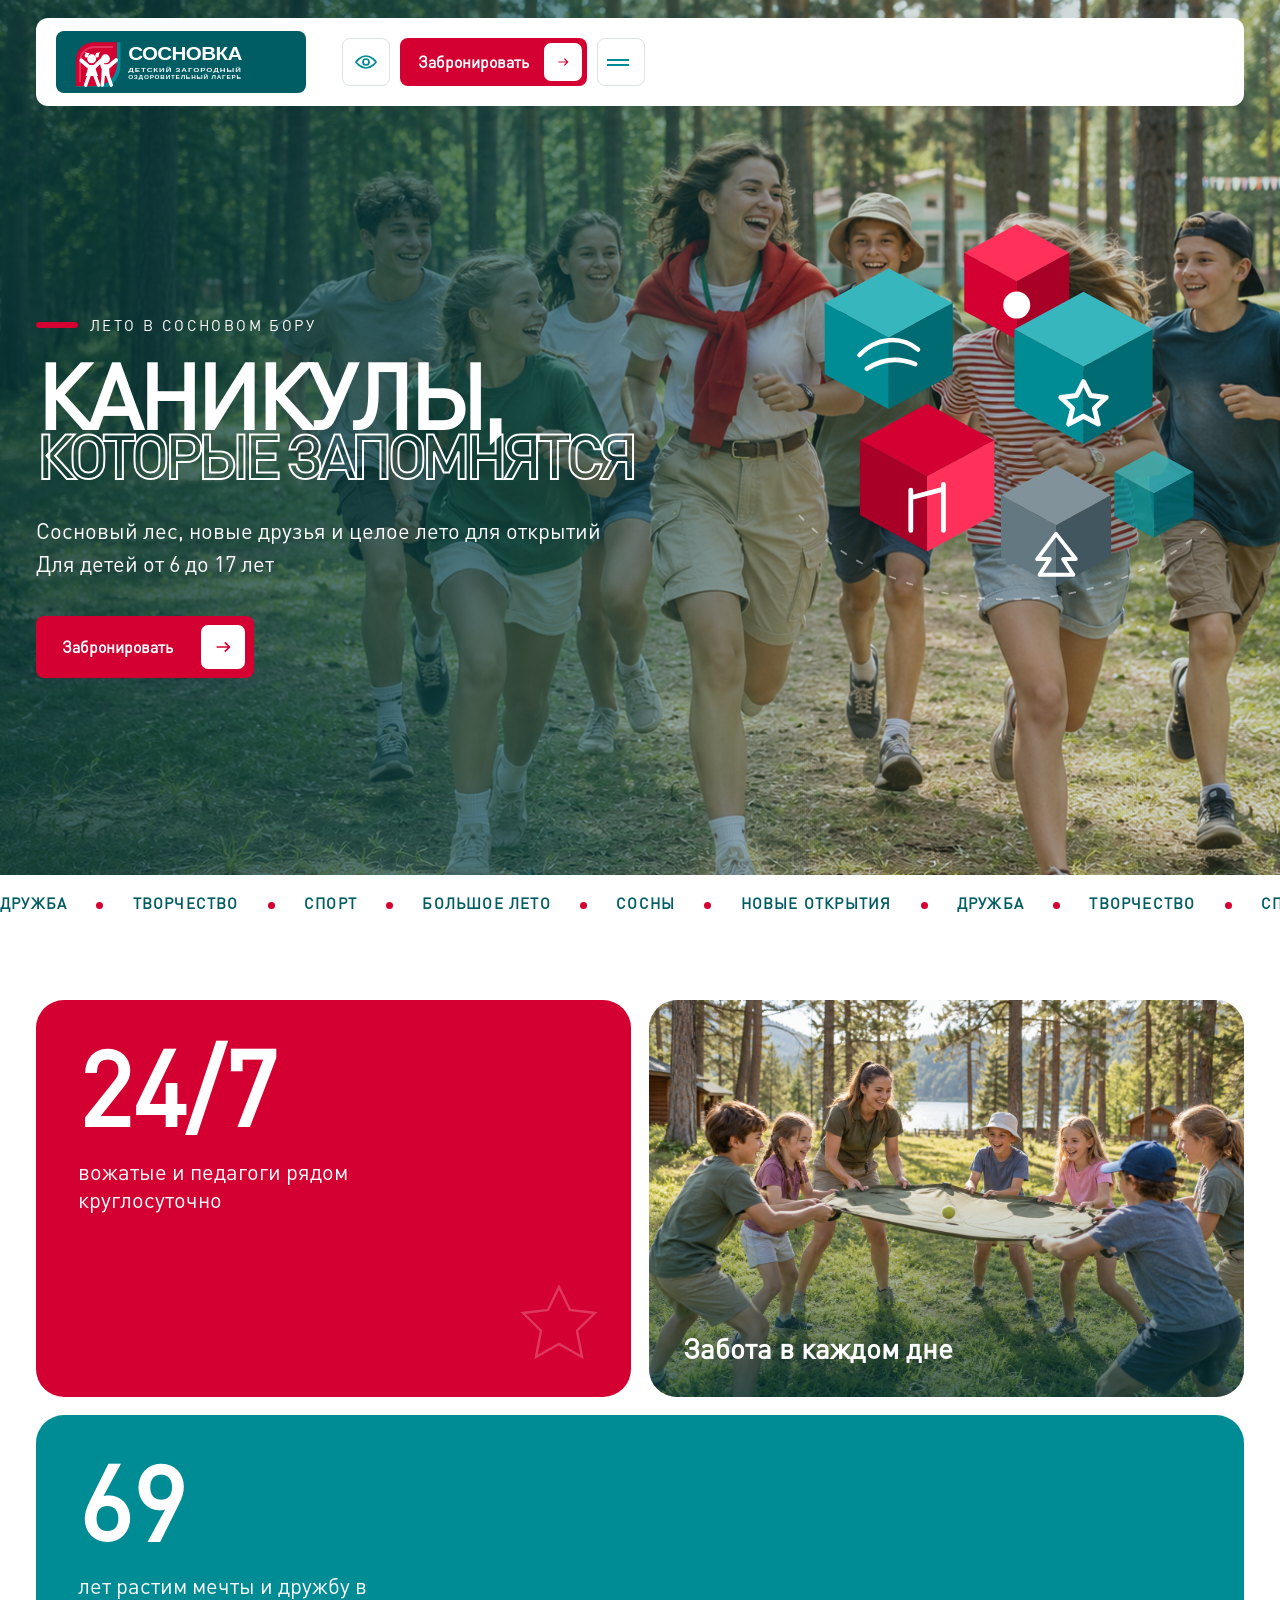
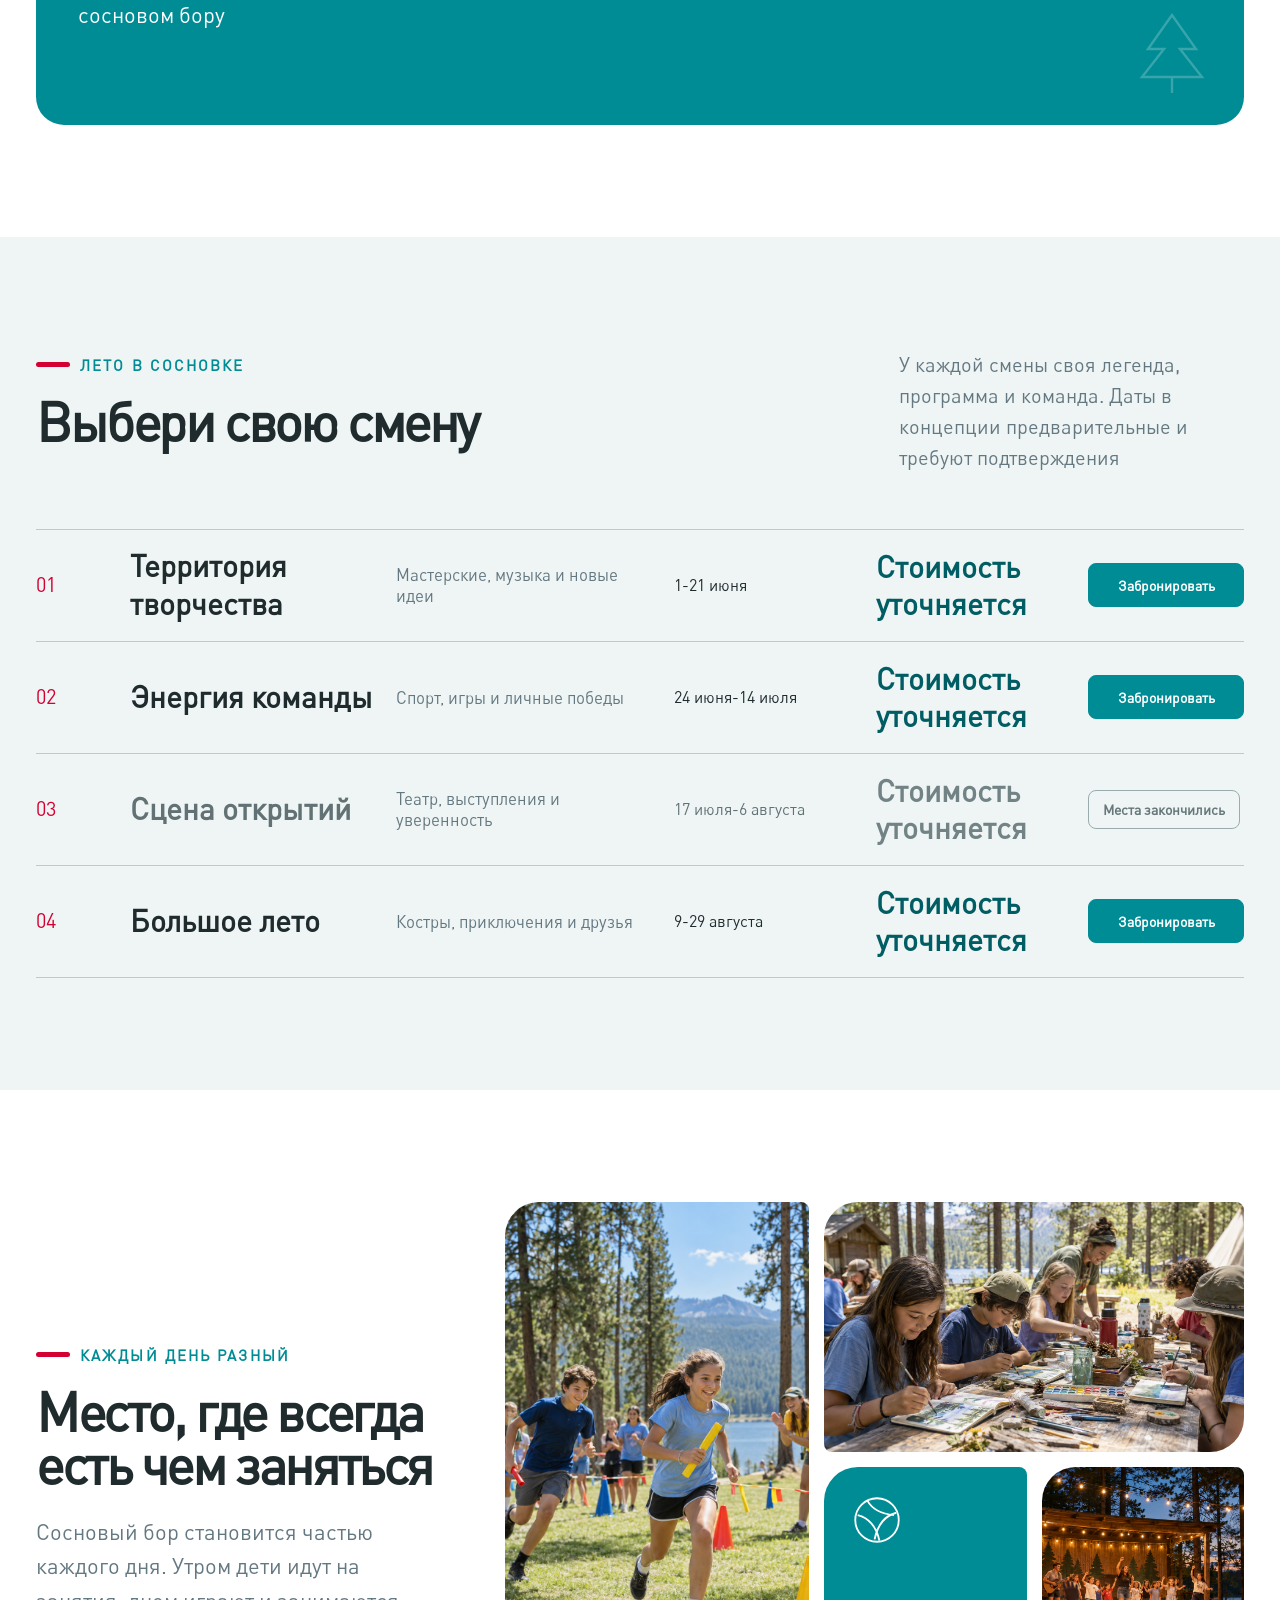
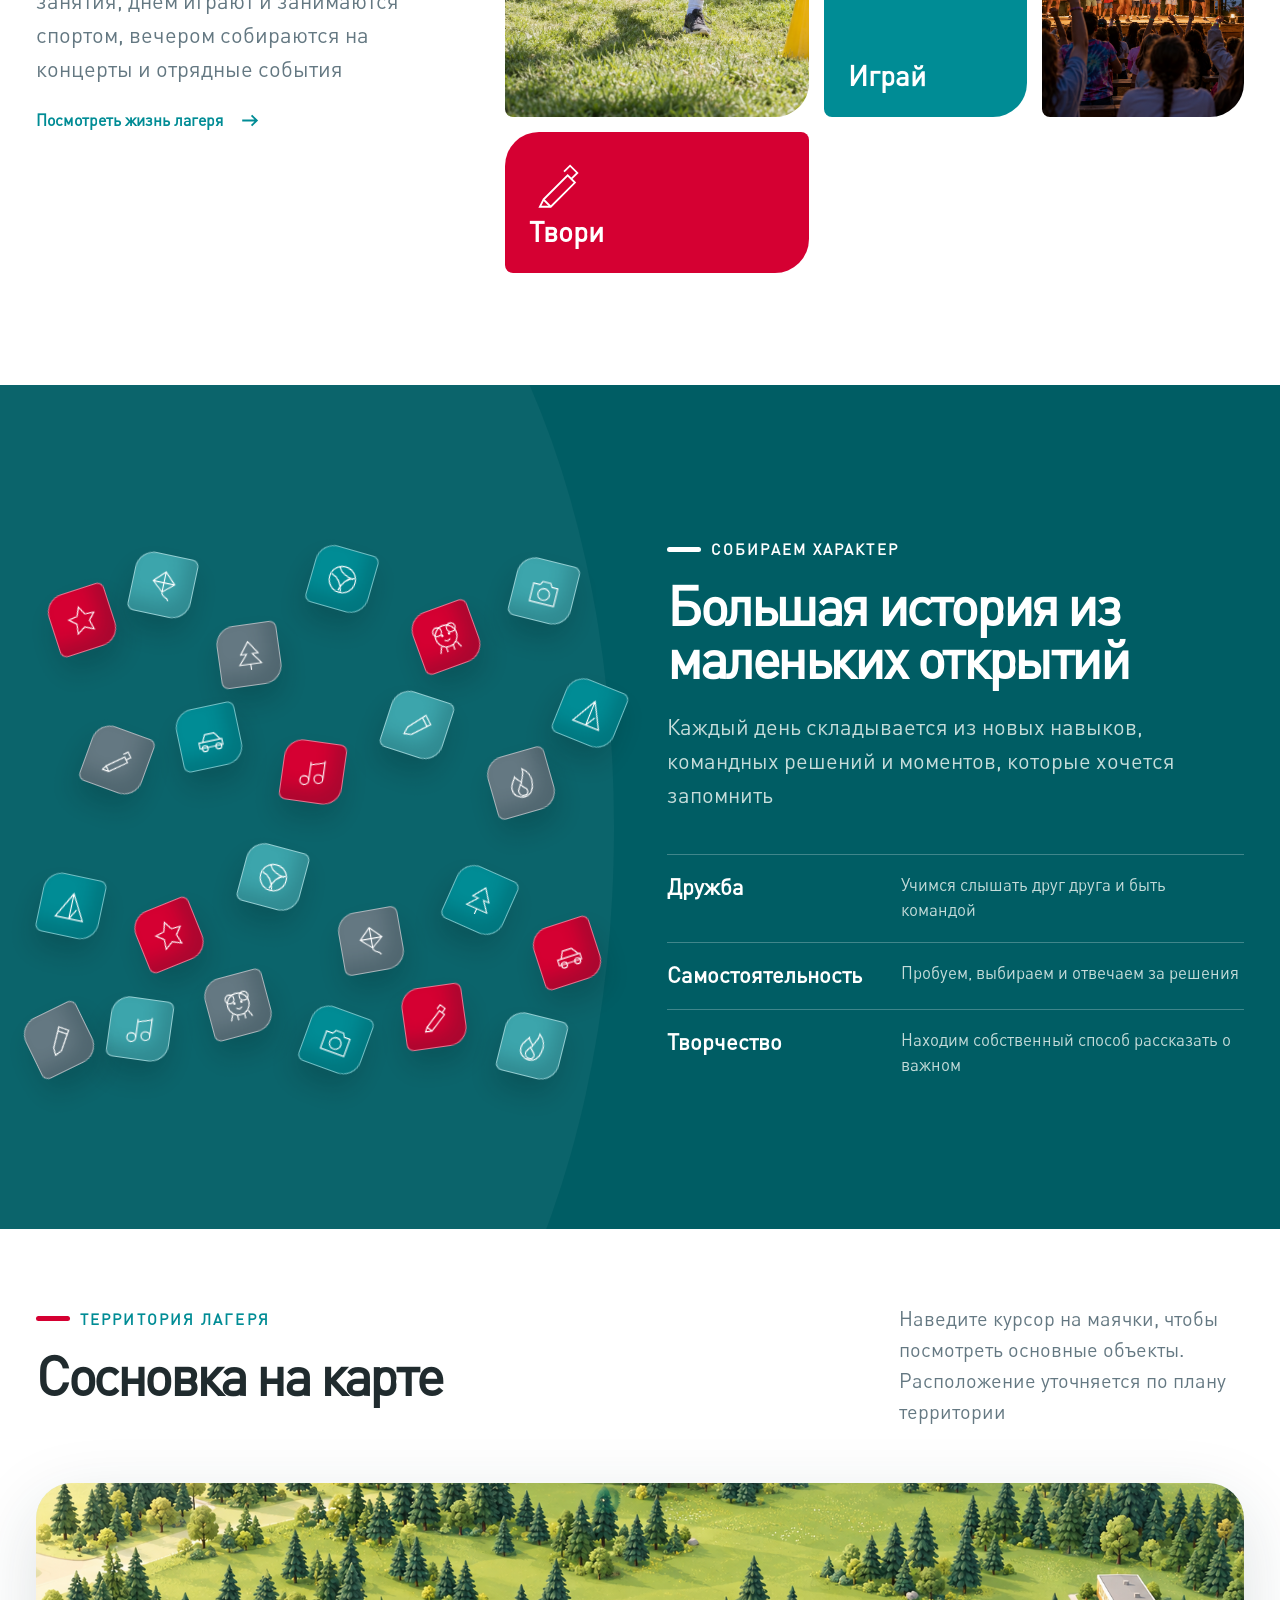
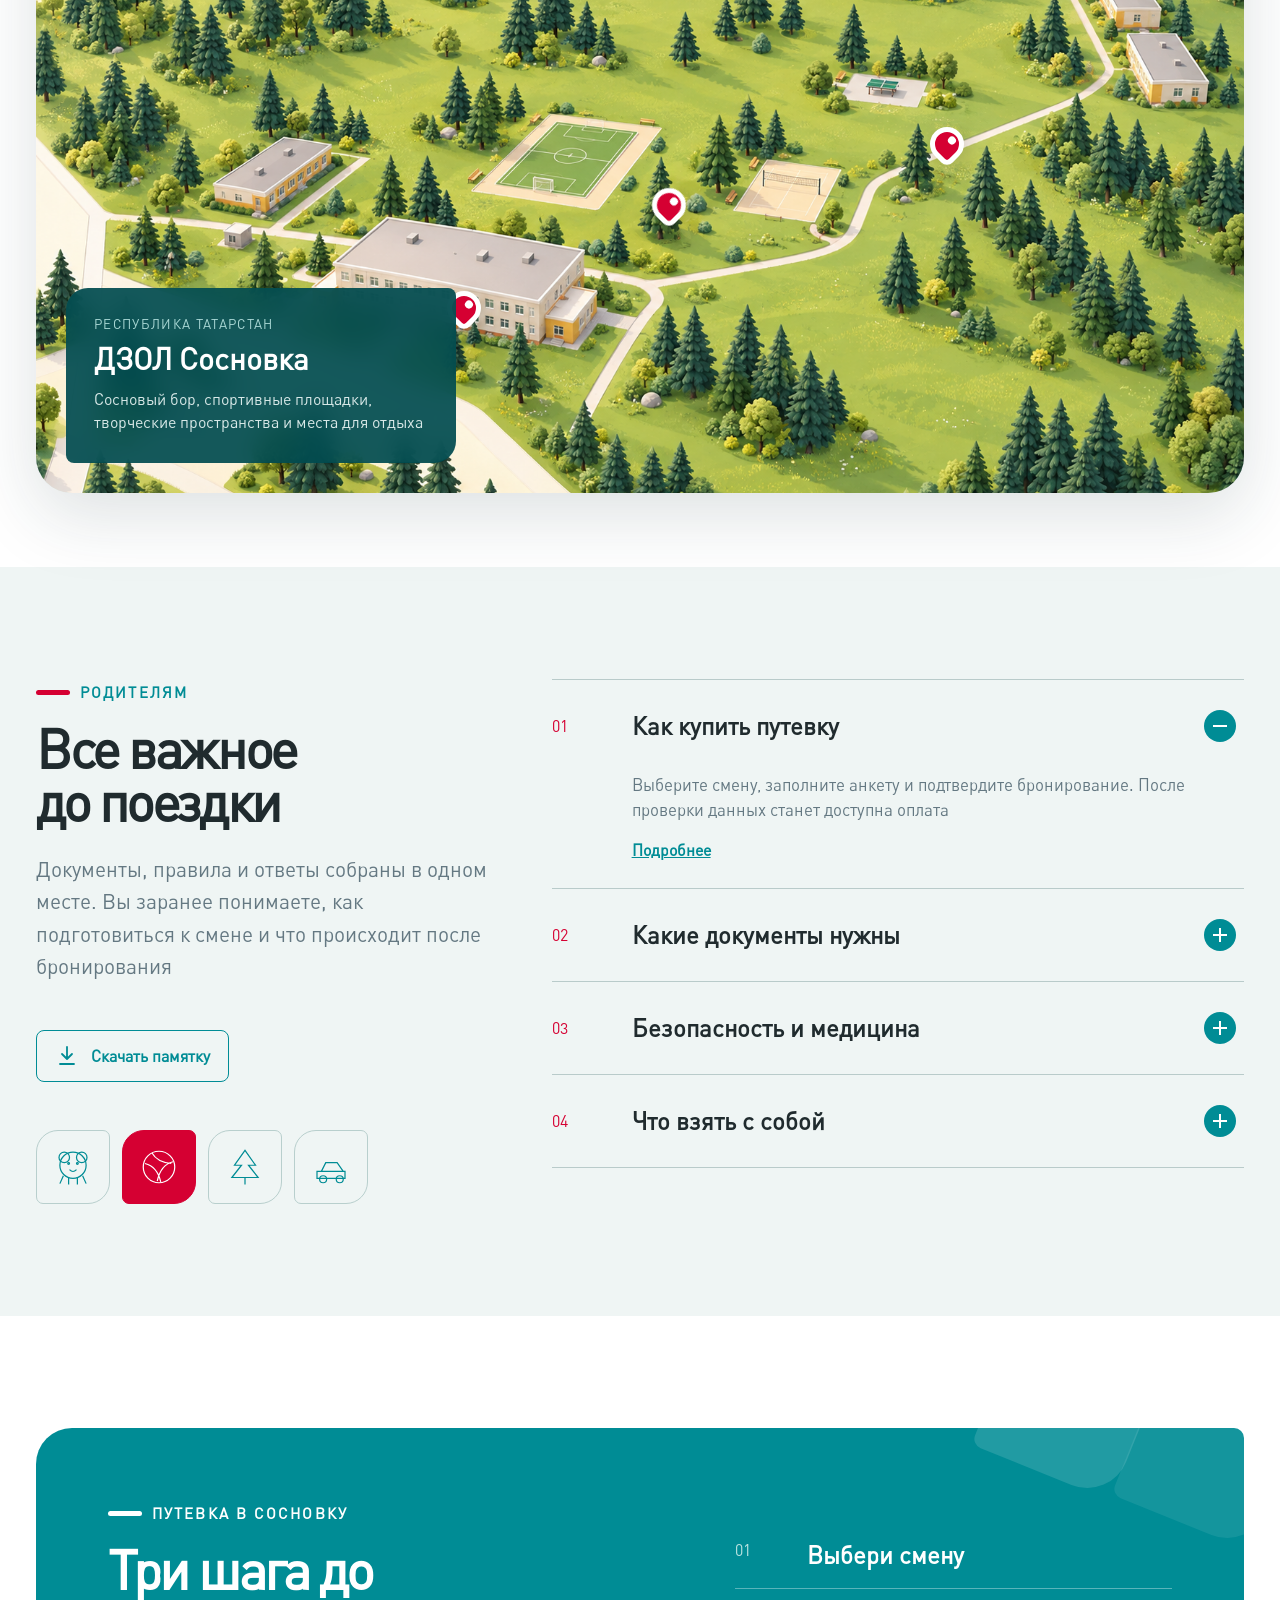
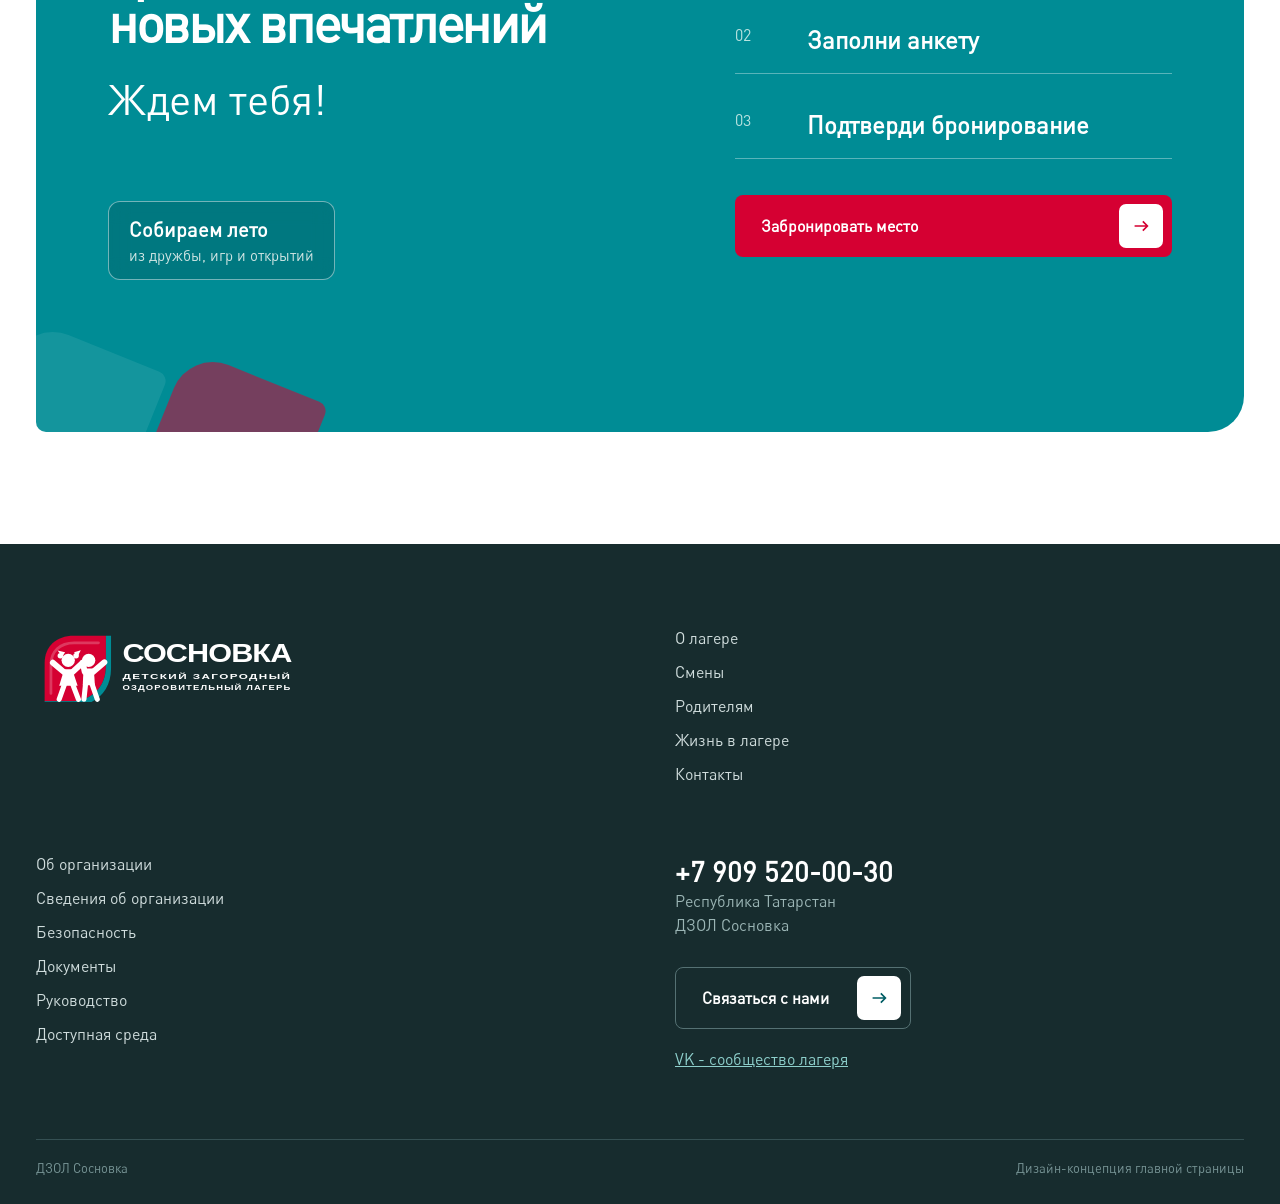
==== commit 9d563cad: "Add shift price placeholders" ====
--- a/tagras/index.html
+++ b/tagras/index.html
@@ -122,10 +122,10 @@
           <p>У каждой смены своя легенда, программа и команда. Даты в концепции предварительные и требуют подтверждения</p>
         </div>
         <div class="shift-list" data-shifts>
-          <article class="shift-row" data-preview="assets/shift-01-craft.png"><span class="shift-number">01</span><strong>Территория творчества</strong><span>Мастерские, музыка и новые идеи</span><em>1-21 июня</em><button class="shift-book-button" type="button" data-booking-shift="Территория творчества - 1-21 июня">Забронировать</button></article>
-          <article class="shift-row" data-preview="assets/shift-02-volleyball.png"><span class="shift-number">02</span><strong>Энергия команды</strong><span>Спорт, игры и личные победы</span><em>24 июня-14 июля</em><button class="shift-book-button" type="button" data-booking-shift="Энергия команды - 24 июня-14 июля">Забронировать</button></article>
-          <article class="shift-row shift-row-sold" data-preview="assets/shift-03-theatre.png"><span class="shift-number">03</span><strong>Сцена открытий</strong><span>Театр, выступления и уверенность</span><em>17 июля-6 августа</em><span class="shift-sold-out">Места закончились</span></article>
-          <article class="shift-row" data-preview="assets/shift-04-campfire.png"><span class="shift-number">04</span><strong>Большое лето</strong><span>Костры, приключения и друзья</span><em>9-29 августа</em><button class="shift-book-button" type="button" data-booking-shift="Большое лето - 9-29 августа">Забронировать</button></article>
+          <article class="shift-row" data-preview="assets/shift-01-craft.png"><span class="shift-number">01</span><strong>Территория творчества</strong><span>Мастерские, музыка и новые идеи</span><em>1-21 июня</em><strong class="shift-price">Стоимость уточняется</strong><button class="shift-book-button" type="button" data-booking-shift="Территория творчества - 1-21 июня">Забронировать</button></article>
+          <article class="shift-row" data-preview="assets/shift-02-volleyball.png"><span class="shift-number">02</span><strong>Энергия команды</strong><span>Спорт, игры и личные победы</span><em>24 июня-14 июля</em><strong class="shift-price">Стоимость уточняется</strong><button class="shift-book-button" type="button" data-booking-shift="Энергия команды - 24 июня-14 июля">Забронировать</button></article>
+          <article class="shift-row shift-row-sold" data-preview="assets/shift-03-theatre.png"><span class="shift-number">03</span><strong>Сцена открытий</strong><span>Театр, выступления и уверенность</span><em>17 июля-6 августа</em><strong class="shift-price">Стоимость уточняется</strong><span class="shift-sold-out">Места закончились</span></article>
+          <article class="shift-row" data-preview="assets/shift-04-campfire.png"><span class="shift-number">04</span><strong>Большое лето</strong><span>Костры, приключения и друзья</span><em>9-29 августа</em><strong class="shift-price">Стоимость уточняется</strong><button class="shift-book-button" type="button" data-booking-shift="Большое лето - 9-29 августа">Забронировать</button></article>
           <div class="shift-preview" data-shift-preview><img src="assets/shift-01-craft.png" alt=""></div>
         </div>
       </div>
@@ -236,7 +236,7 @@
 
   <dialog class="contact-modal" data-contact-modal>
     <form method="dialog" class="modal-card" data-contact-form>
-      <button class="modal-close" value="cancel" aria-label="Закрыть">×</button>
+      <button class="modal-close" type="button" aria-label="Закрыть" data-contact-close>×</button>
       <span class="eyebrow">Обратная связь</span><h2>Связаться с нами</h2>
       <label><span>Имя</span><input type="text" required placeholder="Как к вам обращаться"></label>
       <label><span>Телефон</span><input type="tel" required placeholder="+7 900 000-00-00"></label>
--- a/tagras/styles.css
+++ b/tagras/styles.css
@@ -39,7 +39,7 @@
 .shape-playground{position:relative;min-height:620px}.shape-stage{position:absolute;inset:18px 0 80px;overflow:visible}.shape-cube{position:absolute;left:50%;top:50%;width:62px;height:62px;display:grid;place-items:center;border:1px solid rgba(255,255,255,.45);border-radius:19px 7px 19px 7px;background:var(--teal);box-shadow:inset -12px -12px 18px rgba(0,35,38,.2),0 16px 28px rgba(0,25,27,.2);opacity:0;transform:translate(-50%,-50%) rotate(0deg);transition:left .68s cubic-bezier(.2,.85,.2,1),top .68s cubic-bezier(.2,.85,.2,1),transform .68s cubic-bezier(.2,.85,.2,1),background .32s,opacity .2s;will-change:left,top,transform}.shape-playground.is-ready .shape-cube{opacity:1}.shape-cube svg{width:35px;height:35px;fill:none;stroke:#fff;stroke-width:1.55}.shape-cube:nth-child(4n+1){background:var(--red)}.shape-cube:nth-child(4n+2){background:#3ca5ac}.shape-cube:nth-child(4n+3){background:var(--gray)}.shape-playground[data-current-shape="tree"] .shape-cube{background:var(--teal)}.shape-playground[data-current-shape="tree"] .shape-cube:nth-child(5n+2){background:var(--red)}.shape-playground[data-current-shape="tree"] .shape-cube:nth-last-child(-n+2){background:var(--gray)}.shape-playground[data-current-shape="car"] .shape-cube{background:var(--red)}.shape-playground[data-current-shape="car"] .shape-cube:nth-child(-n+6){background:#3ca5ac}.shape-playground[data-current-shape="car"] .shape-cube:nth-last-child(-n+2){border-radius:50%;background:#263b3e}.shape-playground[data-current-shape="cube"] .shape-cube:nth-child(-n+8){background:#55b5bc}.shape-playground[data-current-shape="cube"] .shape-cube:nth-child(n+9):nth-child(-n+16){background:var(--red)}.shape-playground[data-current-shape="cube"] .shape-cube:nth-child(n+17){background:var(--gray)}.shape-controls{position:absolute;z-index:5;left:50%;bottom:0;display:flex;align-items:center;gap:8px;transform:translateX(-50%);white-space:nowrap}.shape-controls>span{margin-right:6px;color:#b9d4d2;font-size:13px}.shape-controls button{padding:10px 15px;border:1px solid rgba(255,255,255,.34);border-radius:999px;background:transparent;color:#fff;font:700 14px DINPro,Verdana,sans-serif;cursor:pointer;transition:.2s}.shape-controls button:hover,.shape-controls button.is-active,.shape-controls button:focus-visible{border-color:#fff;background:#fff;color:var(--teal-dark);outline:none}
 @media(max-width:900px){.shape-playground{min-height:540px}.shape-stage{inset:10px -20px 88px}.shape-cube{width:52px;height:52px}.shape-cube svg{width:29px;height:29px}}
 @media(max-width:620px){.shape-playground{min-height:430px;margin-inline:-12px}.shape-stage{inset:0 -12px 95px}.shape-cube{width:42px;height:42px;border-radius:13px 5px}.shape-cube svg{width:23px;height:23px}.shape-controls{display:grid;grid-template-columns:repeat(3,1fr);width:100%;gap:6px}.shape-controls>span{grid-column:1/4;margin:0;text-align:center}.shape-controls button{padding:9px 8px}}
-.site-header{isolation:isolate}.header-actions{position:relative;z-index:4}.header-book{contain:paint;transform:none!important}.header-book:hover{transform:none!important}
+.site-header{isolation:isolate}.header-actions{position:relative;z-index:4}.header-book{contain:paint;transform:none!important}.header-book:hover{transform:none!important}.hero.is-repelling .cube{animation:none;translate:var(--escape-x) var(--escape-y);transition:translate .14s linear,filter .22s ease}
 .shift-row{grid-template-columns:90px 1.1fr 1.2fr 220px 158px}.shift-book-button{min-height:44px;padding:0 18px;border:1px solid var(--teal);border-radius:8px;background:var(--teal);color:#fff;font:700 14px DINPro,Verdana,sans-serif;cursor:pointer;transition:background .24s,border-color .24s,color .24s,transform .24s}.shift-book-button:hover,.shift-book-button:focus-visible{border-color:var(--red);background:var(--red);color:#fff;transform:translateY(-2px);outline:none}.shift-sold-out{justify-self:start;padding:10px 14px;border:1px solid #9aabad;border-radius:8px;color:#66777a;font-size:14px;font-weight:700;white-space:nowrap}.shift-row-sold{color:#617174}.shift-row-sold:hover{padding-inline:0;background:transparent}
 @media(max-width:900px){.shift-row{grid-template-columns:54px 1fr 170px 145px}}
 @media(max-width:620px){.shift-row{grid-template-columns:44px 1fr 132px}.shift-book-button,.shift-sold-out{grid-column:3;grid-row:1/3;align-self:center;padding-inline:10px;font-size:12px}.shift-sold-out{white-space:normal;text-align:center}}
@@ -48,4 +48,7 @@
 .shape-stage{inset:18px 0}.shape-playground{cursor:default}.shape-controls{display:none!important}
 @media(max-width:900px){.shape-stage{inset:10px -20px}}
 @media(max-width:620px){.shape-stage{inset:0 -12px}}
+.shift-row{grid-template-columns:72px 1fr 1.05fr 180px 190px 156px;gap:22px}.shift-price{color:var(--teal-dark);font-size:15px;line-height:1.25}.shift-row-sold .shift-price{color:#728386}
+@media(max-width:1100px){.shift-row{grid-template-columns:54px 1fr 170px 170px 142px}.shift-row>span:nth-of-type(2){display:none}}
+@media(max-width:620px){.shift-row{grid-template-columns:44px 1fr 132px}.shift-price{grid-column:2;grid-row:2;font-size:13px}.shift-book-button,.shift-sold-out{grid-column:3;grid-row:1/3}.shift-row em{display:none}}
 @media(prefers-reduced-motion:reduce){*{scroll-behavior:auto!important;animation:none!important;transition:none!important}}
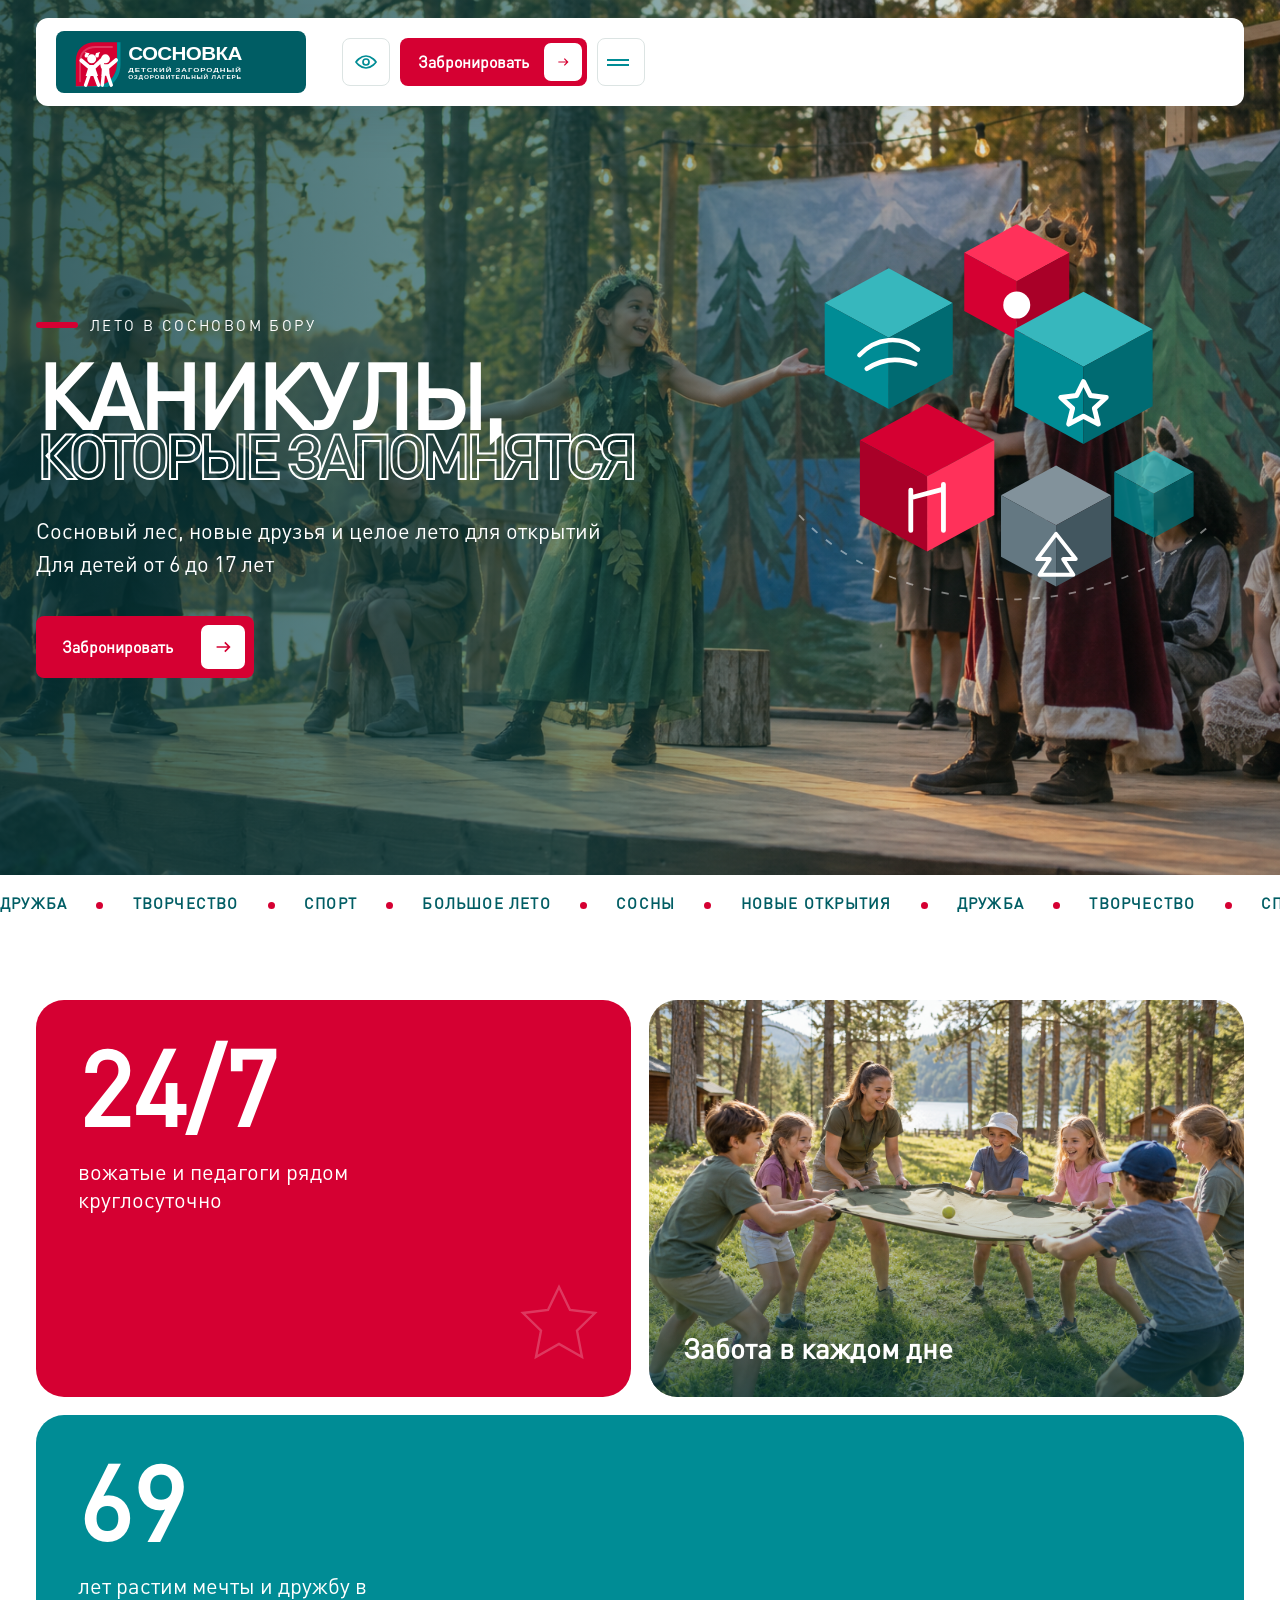
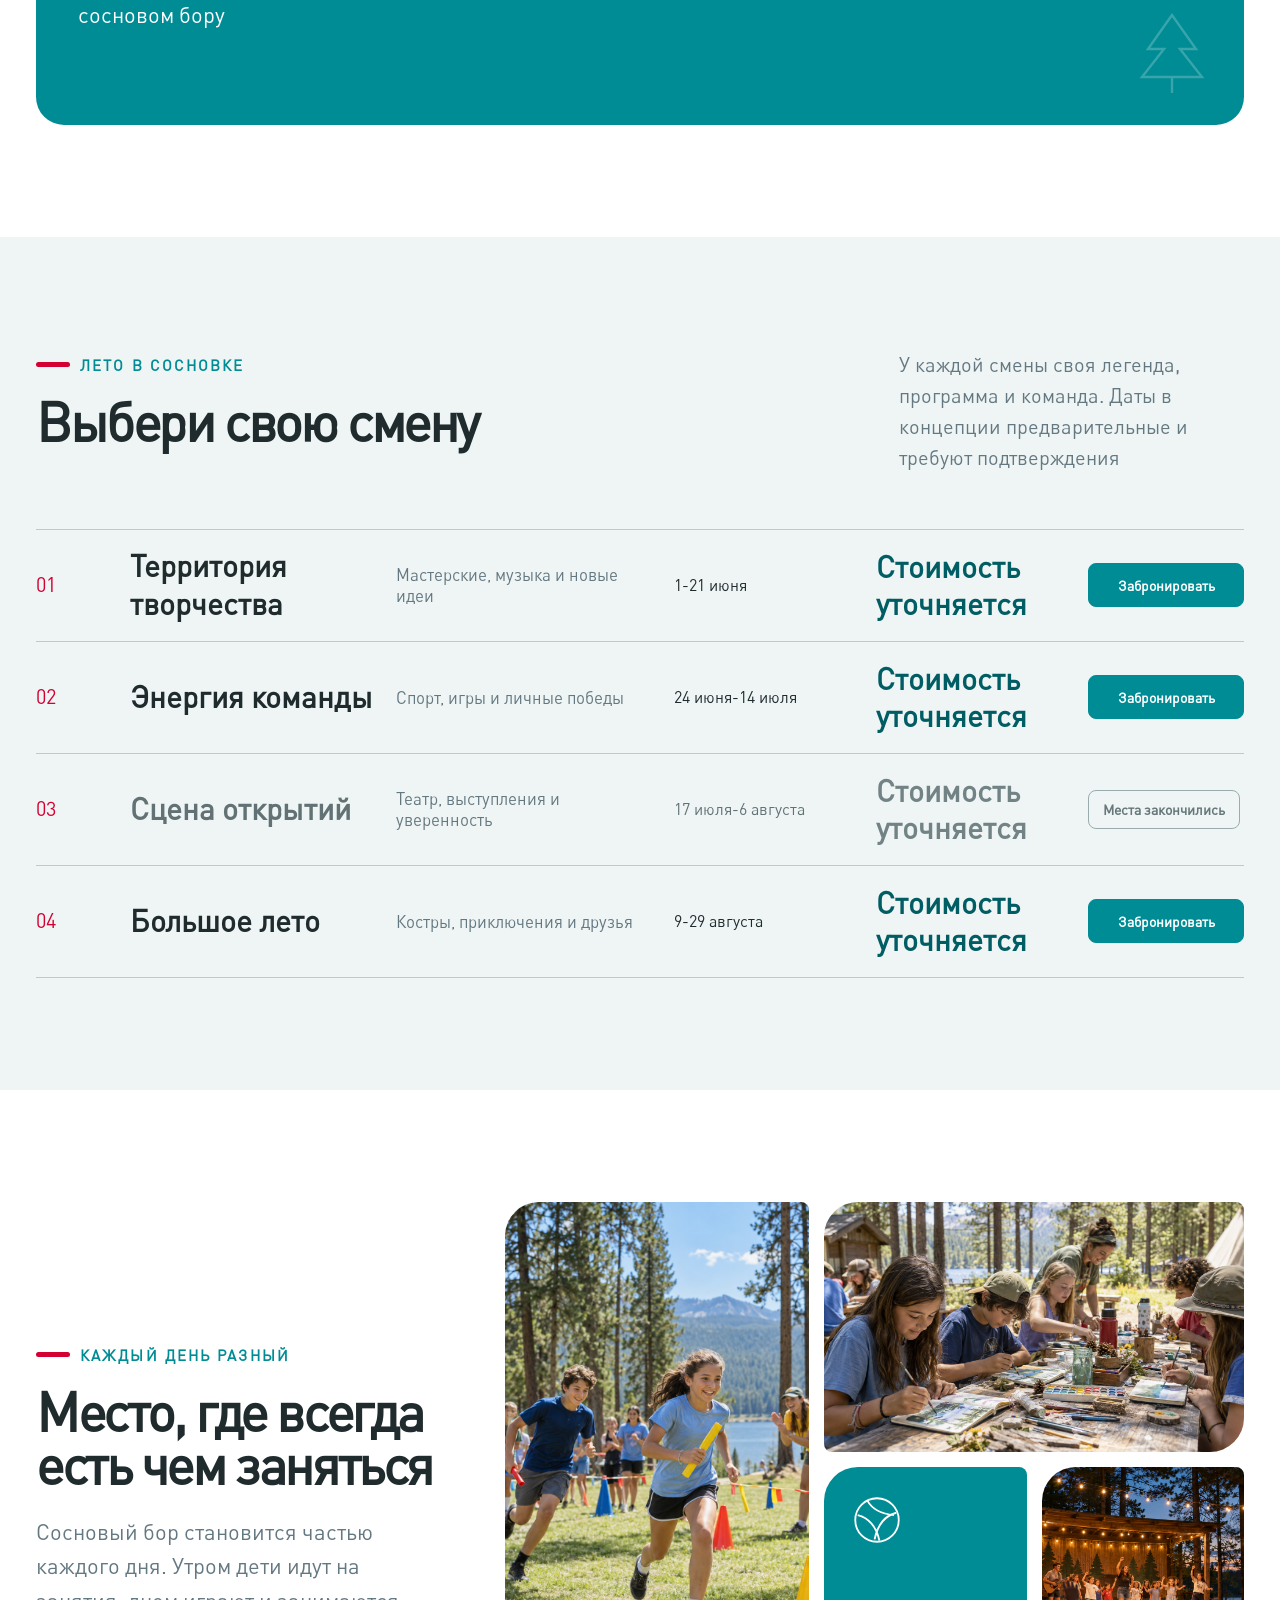
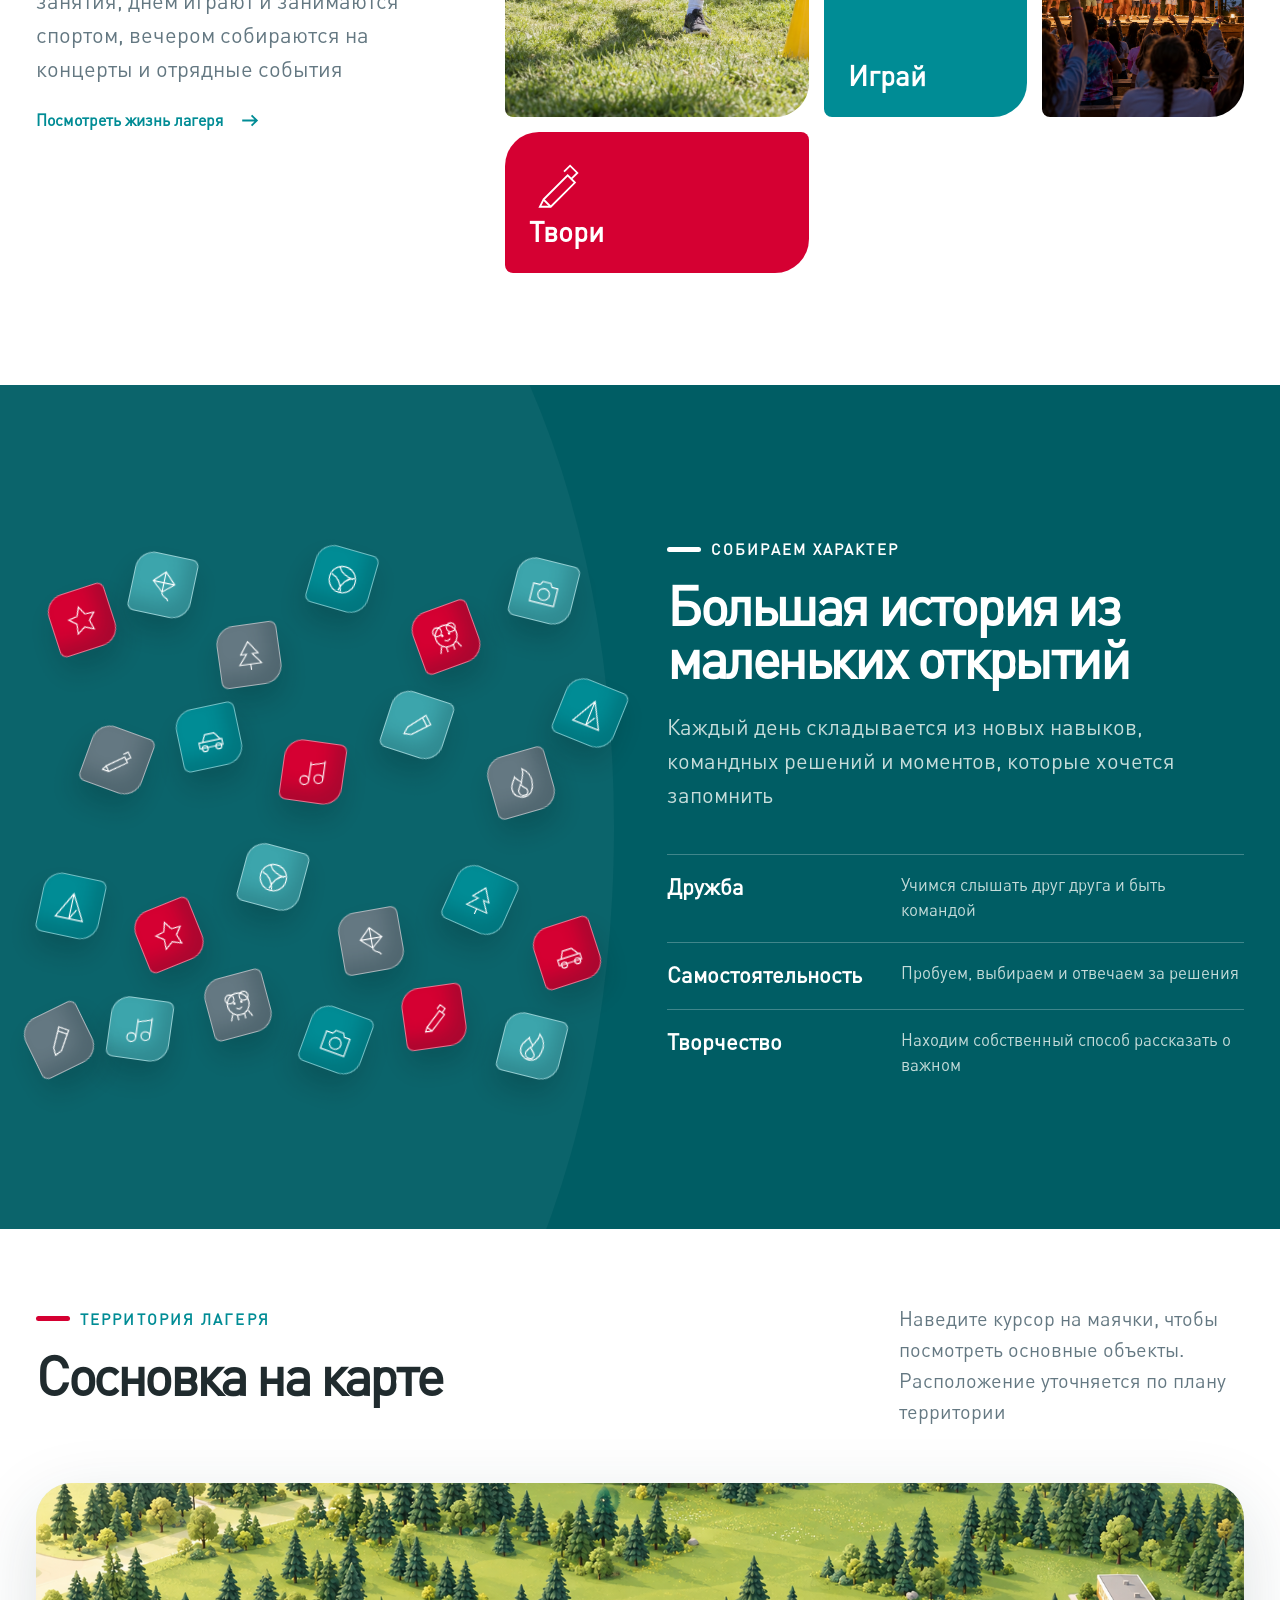
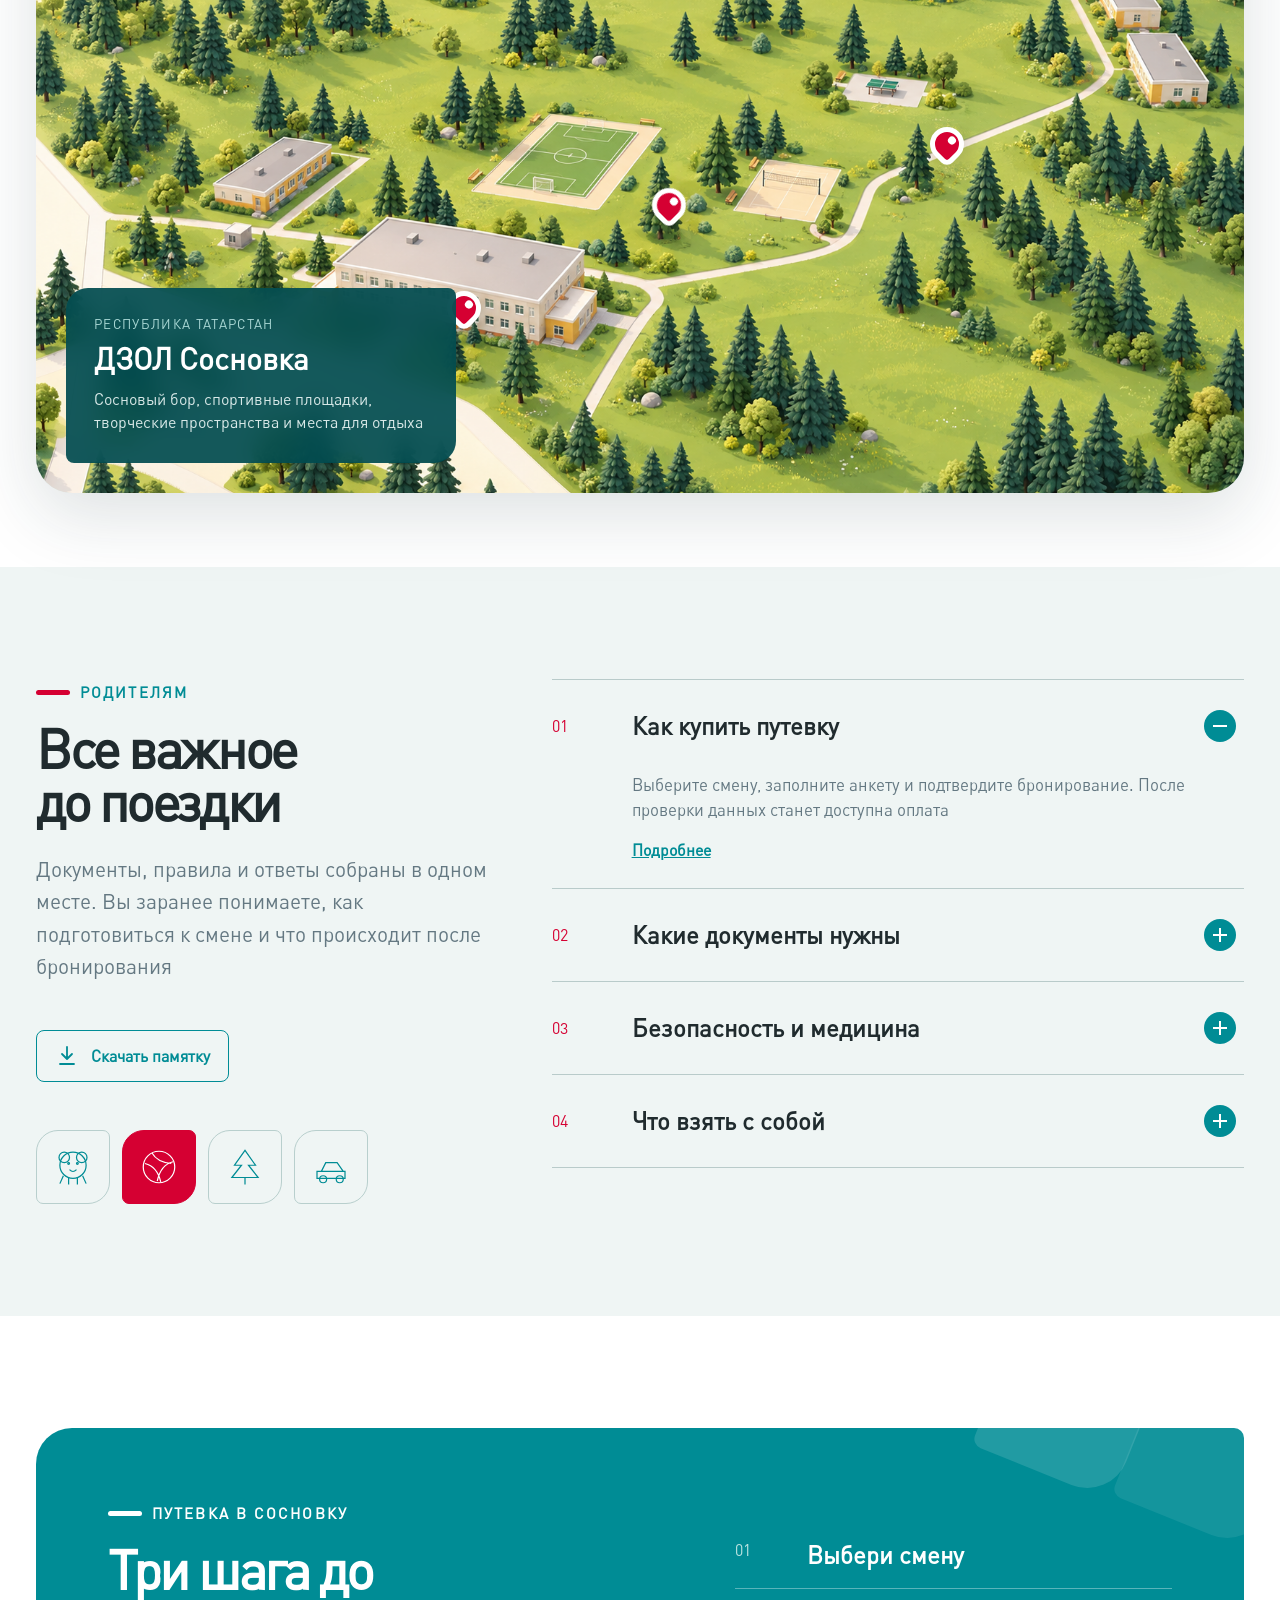
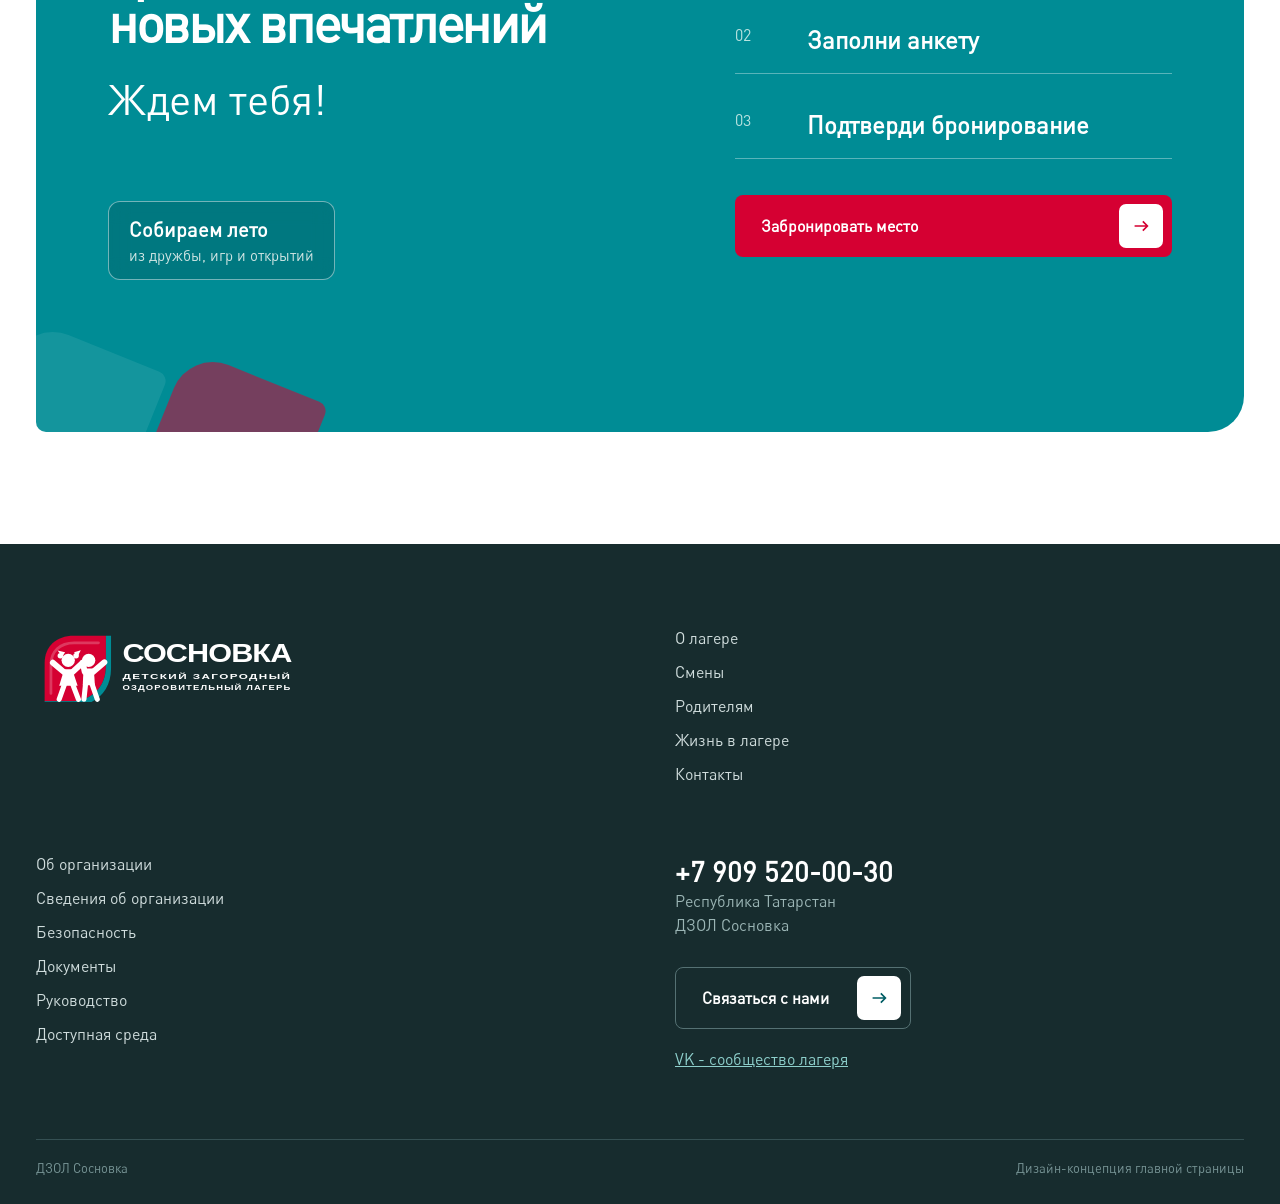
==== commit b462ea9e: "Update Tagras concept hero" ====
--- a/tagras/index.html
+++ b/tagras/index.html
@@ -82,7 +82,7 @@
 
   <main id="top">
     <section class="hero">
-      <div class="hero-photo" role="img" aria-label="Дети бегут по солнечному сосновому лесу"></div>
+      <div class="hero-photo" role="img" aria-label="Дети участвуют в постановке на открытой сцене в сосновом лесу"></div>
       <div class="hero-overlay"></div>
       <div class="shell hero-inner">
         <div class="hero-copy">
--- a/tagras/styles.css
+++ b/tagras/styles.css
@@ -30,7 +30,7 @@
 @media(max-width:1280px){.main-nav.is-open{align-items:stretch}.main-nav.is-open .nav-item-head{justify-content:space-between}.main-nav.is-open .nav-item-head>a,.main-nav.is-open>.nav-direct{flex:1}.main-nav.is-open .nav-toggle{width:42px;height:42px}.main-nav.is-open .nav-dropdown{position:static;width:auto;padding:0 12px 10px;display:none;grid-template-columns:1fr;border-top:0;border-radius:0;background:transparent;box-shadow:none;opacity:1;visibility:visible;pointer-events:auto;transform:none}.main-nav.is-open .nav-item.is-open .nav-dropdown{display:grid}.main-nav.is-open .nav-dropdown a{padding:10px 14px}.main-nav.is-open .nav-dropdown span{display:none}}
 .cube{--escape-x:0px;--escape-y:0px;animation-name:float-away;will-change:translate;transition:filter .22s ease}.hero.is-repelling .cube{filter:brightness(1.08)}
 @keyframes float-away{0%,100%{translate:var(--escape-x) var(--escape-y)}50%{translate:var(--escape-x) calc(var(--escape-y) - 14px)}}
-.summer-note{display:inline-grid;gap:3px;margin-top:34px;padding:15px 20px;border:1px solid rgba(255,255,255,.45);border-radius:12px;background:rgba(0,70,75,.28);backdrop-filter:blur(10px)}.summer-note b{font-size:20px}.summer-note span{color:#d1e6e4;font-size:15px}.hero-photo{background-image:url('assets/hero-centered-v2.png')}.hero-overlay{background:linear-gradient(90deg,rgba(0,51,55,.78) 0%,rgba(0,68,73,.58) 43%,rgba(0,56,61,.12) 72%,rgba(0,48,52,.18) 100%)}
+.summer-note{display:inline-grid;gap:3px;margin-top:34px;padding:15px 20px;border:1px solid rgba(255,255,255,.45);border-radius:12px;background:rgba(0,70,75,.28);backdrop-filter:blur(10px)}.summer-note b{font-size:20px}.summer-note span{color:#d1e6e4;font-size:15px}.hero-photo{background-image:url('assets/shift-03-theatre.png');background-position:center center}.hero-overlay{background:linear-gradient(90deg,rgba(0,51,55,.78) 0%,rgba(0,68,73,.58) 43%,rgba(0,56,61,.12) 72%,rgba(0,48,52,.18) 100%)}
 @media(max-width:900px){.hero-overlay{background:linear-gradient(90deg,rgba(0,51,55,.82),rgba(0,61,66,.36))}}
 .shift-row{grid-template-columns:90px 1.15fr 1.25fr 230px 52px}
 .booking-modal{width:min(820px,calc(100% - 32px));max-height:min(920px,calc(100vh - 32px));padding:0;border:0;border-radius:28px;background:#fff;box-shadow:0 30px 100px rgba(11,36,39,.35);overflow:auto}.booking-modal::backdrop{background:rgba(0,42,46,.74);backdrop-filter:blur(8px)}.booking-form{position:relative;padding:44px 48px 42px}.booking-form h2{margin-bottom:12px;font-size:48px}.booking-form-lead{max-width:650px;margin-bottom:28px;color:var(--gray);font-size:17px;line-height:1.45}.booking-fields{display:grid;grid-template-columns:1fr 1fr;gap:18px}.booking-field{display:grid;gap:7px}.booking-field>span{font-size:14px;font-weight:700}.booking-field-wide{grid-column:1/3}.booking-field input,.booking-field select,.booking-field textarea{width:100%;min-height:54px;padding:14px 15px;border:1px solid #c7d5d4;border-radius:9px;background:#fff;color:var(--ink);font:16px DINPro,Verdana,sans-serif}.booking-field textarea{min-height:105px;resize:vertical}.booking-consents{display:grid;gap:13px;margin-top:22px}.booking-consents label{display:grid;grid-template-columns:22px 1fr;gap:11px;align-items:start;color:#3e4d50;font-size:14px;line-height:1.4;cursor:pointer}.booking-consents input{width:19px;height:19px;margin:1px 0 0;accent-color:var(--teal)}.booking-consents a{color:var(--teal);text-underline-offset:3px}.booking-legal-note{margin:16px 0 0;color:var(--gray);font-size:12px;line-height:1.4}.booking-success{display:none;margin:18px 0 0;padding:14px 16px;border-radius:8px;background:var(--mist);color:var(--teal-dark);font-weight:700}.booking-form.is-sent .booking-success{display:block}.booking-submit{margin:22px auto 0}.booking-form.is-sent .booking-fields,.booking-form.is-sent .booking-consents,.booking-form.is-sent .booking-legal-note{display:none}
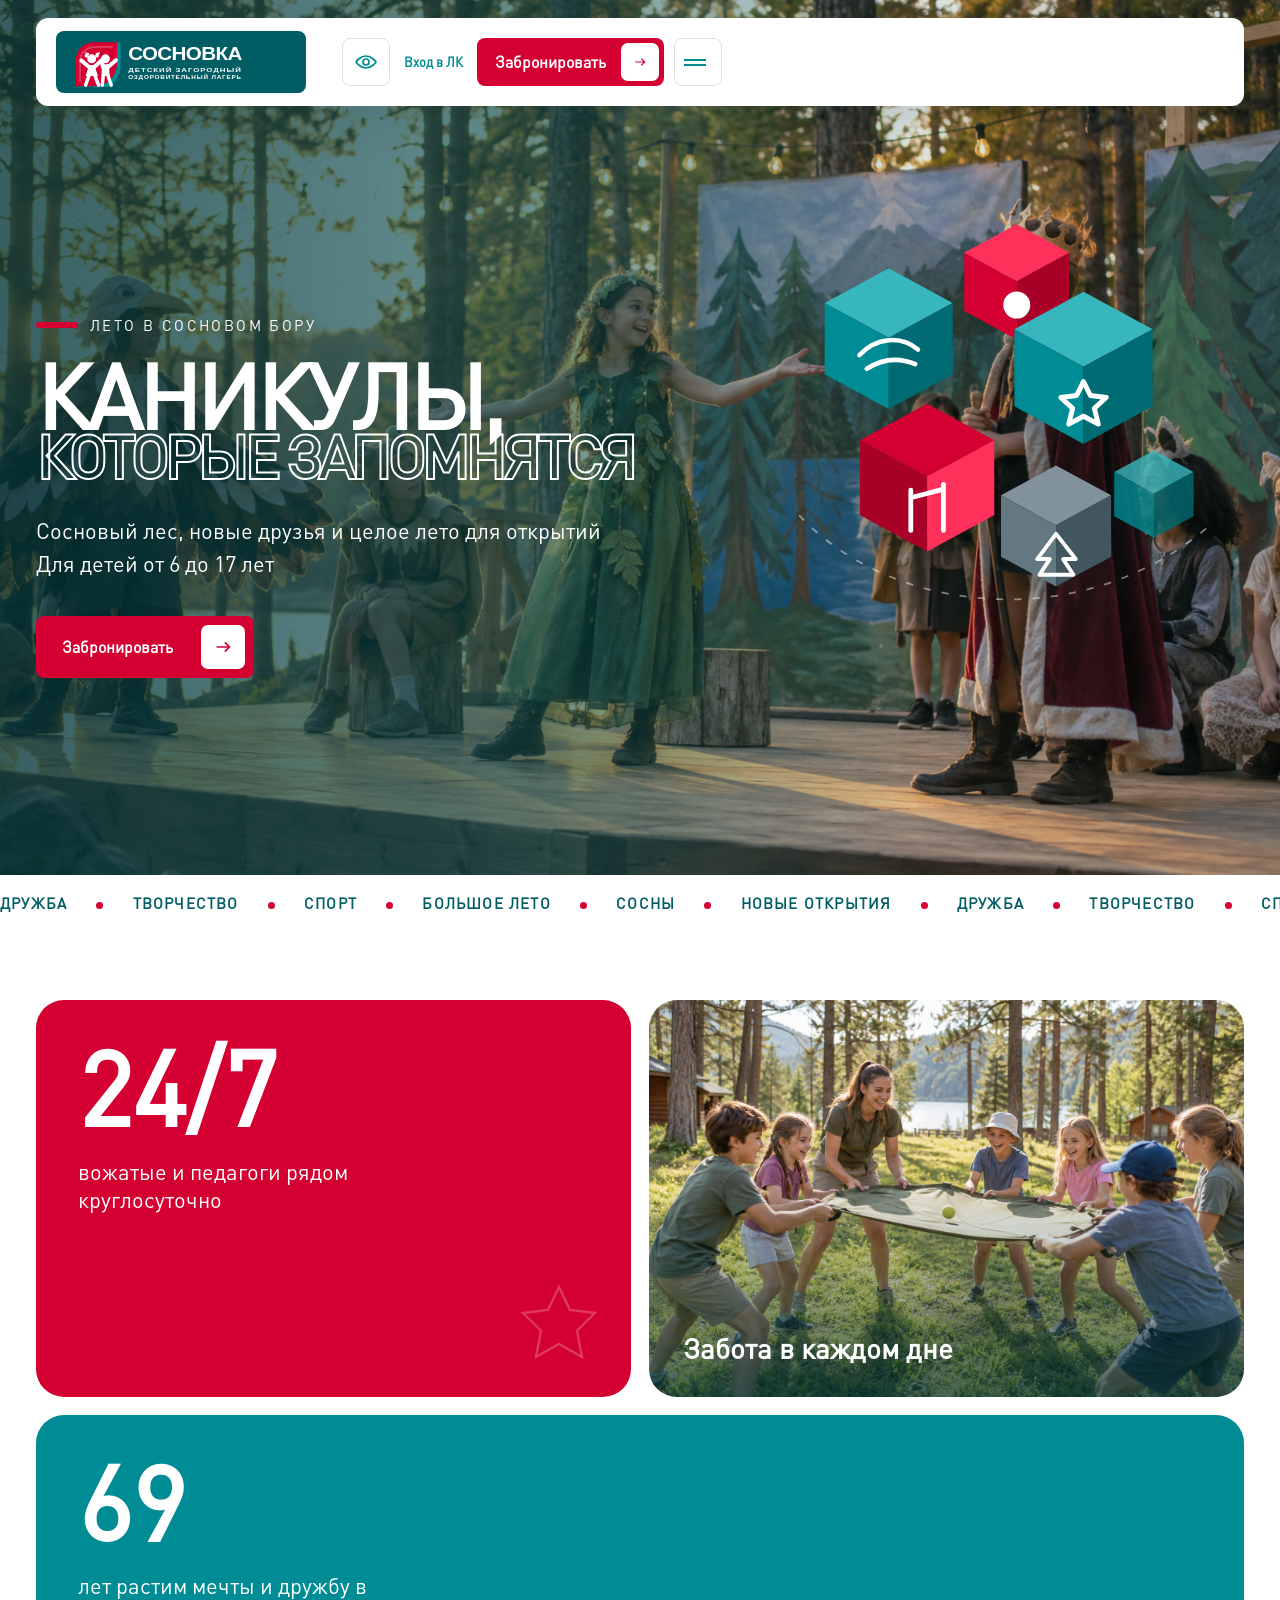
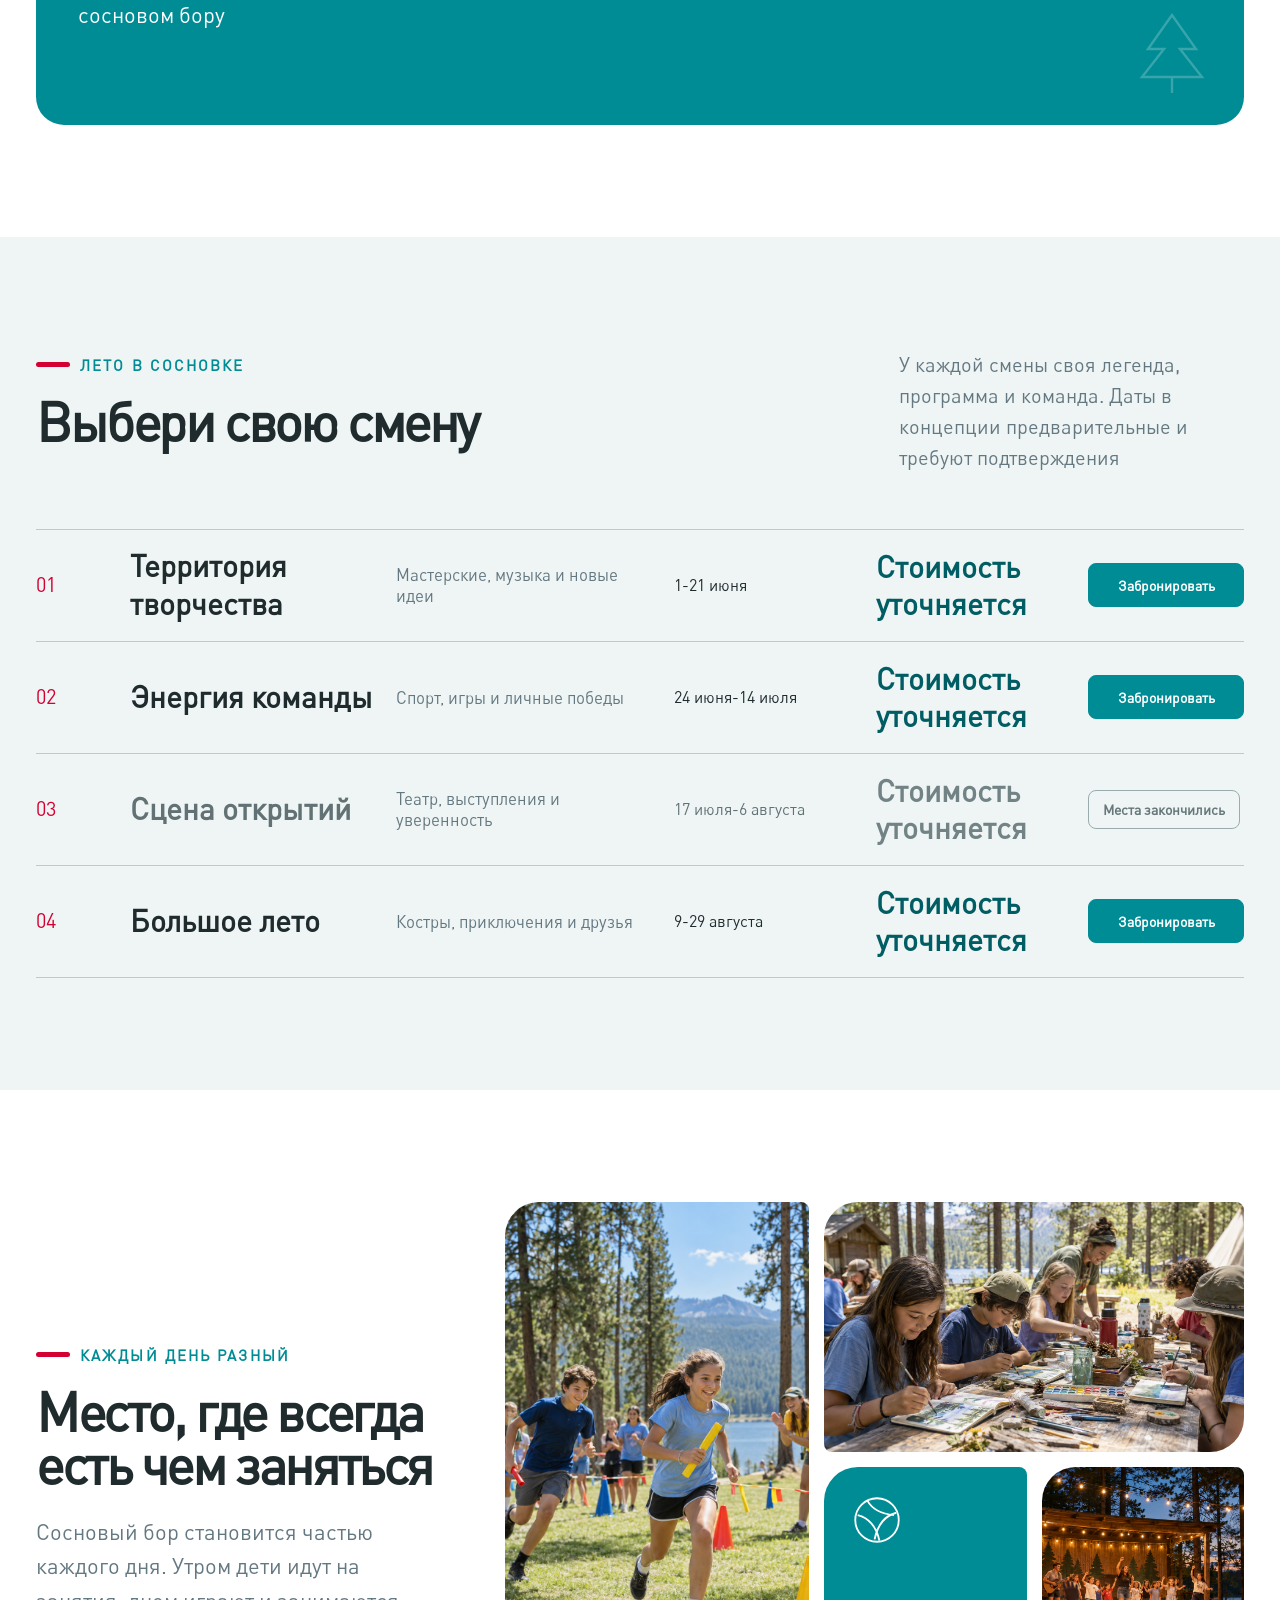
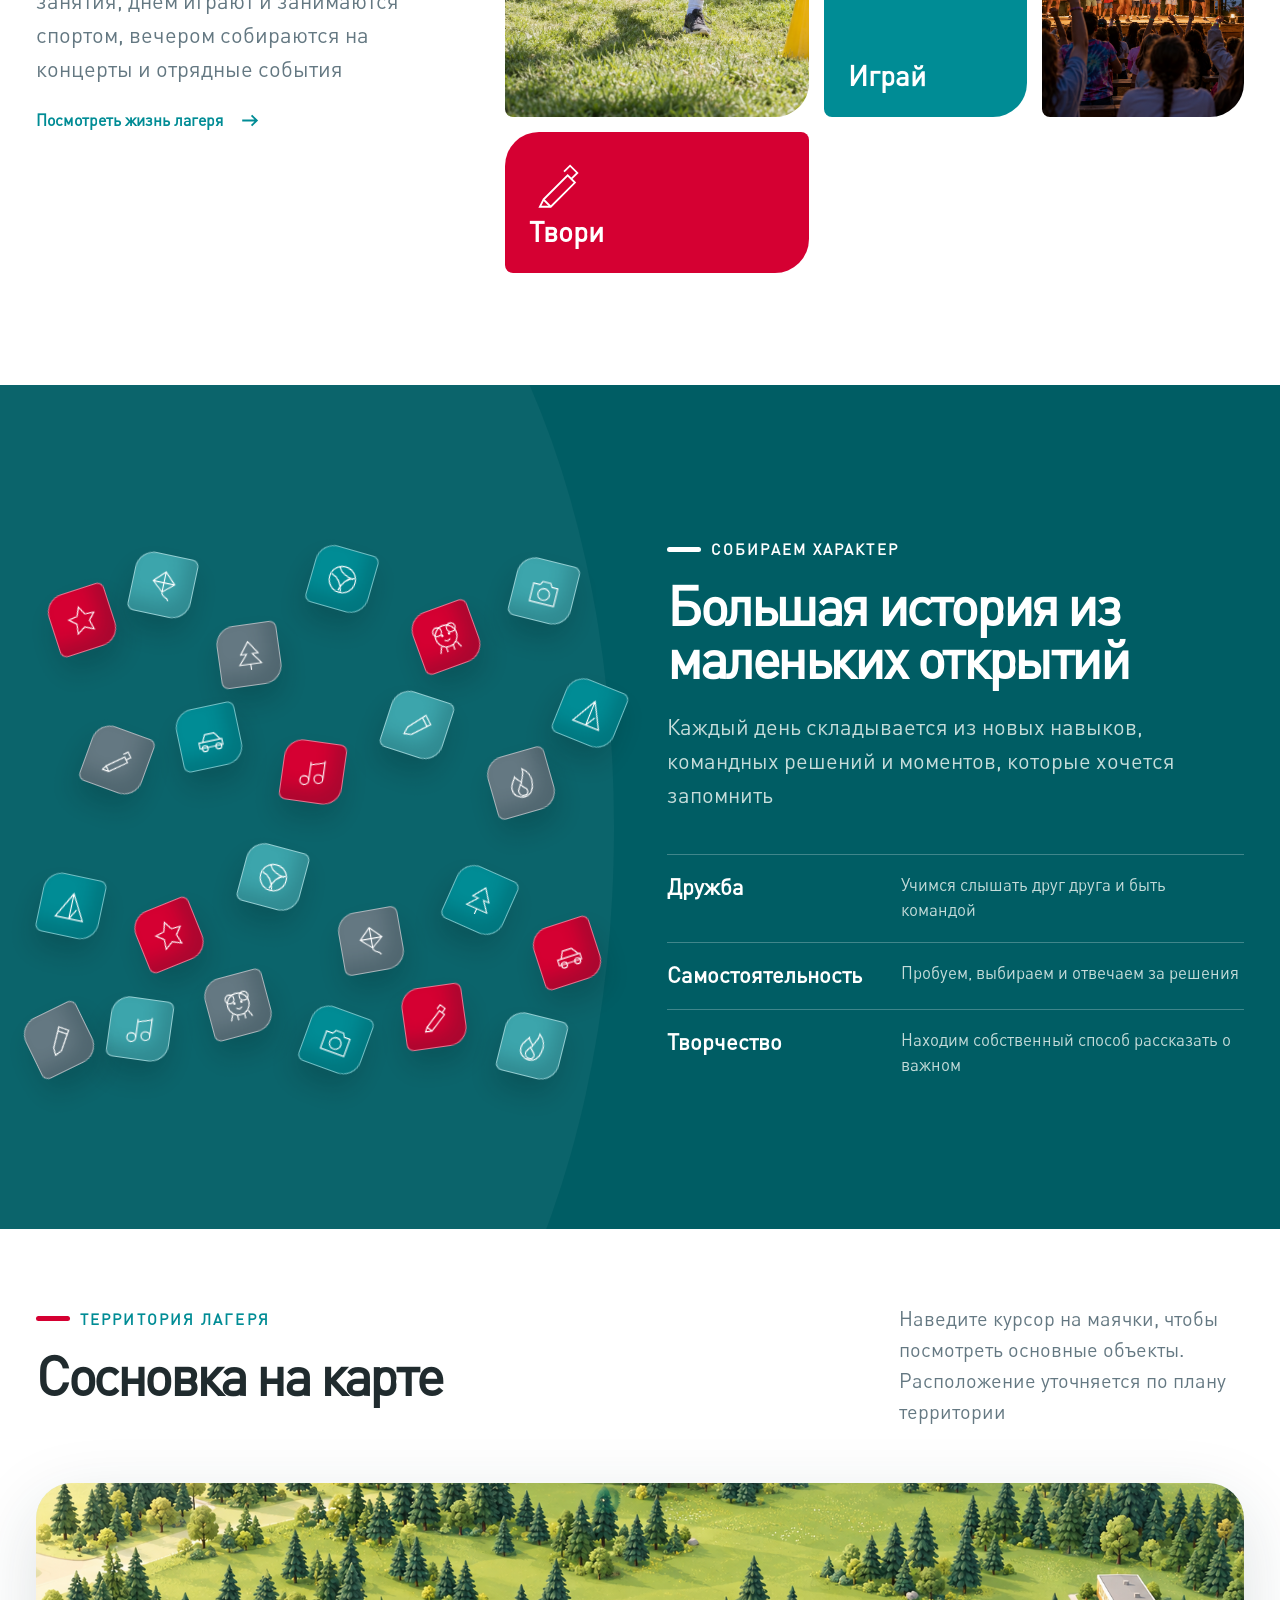
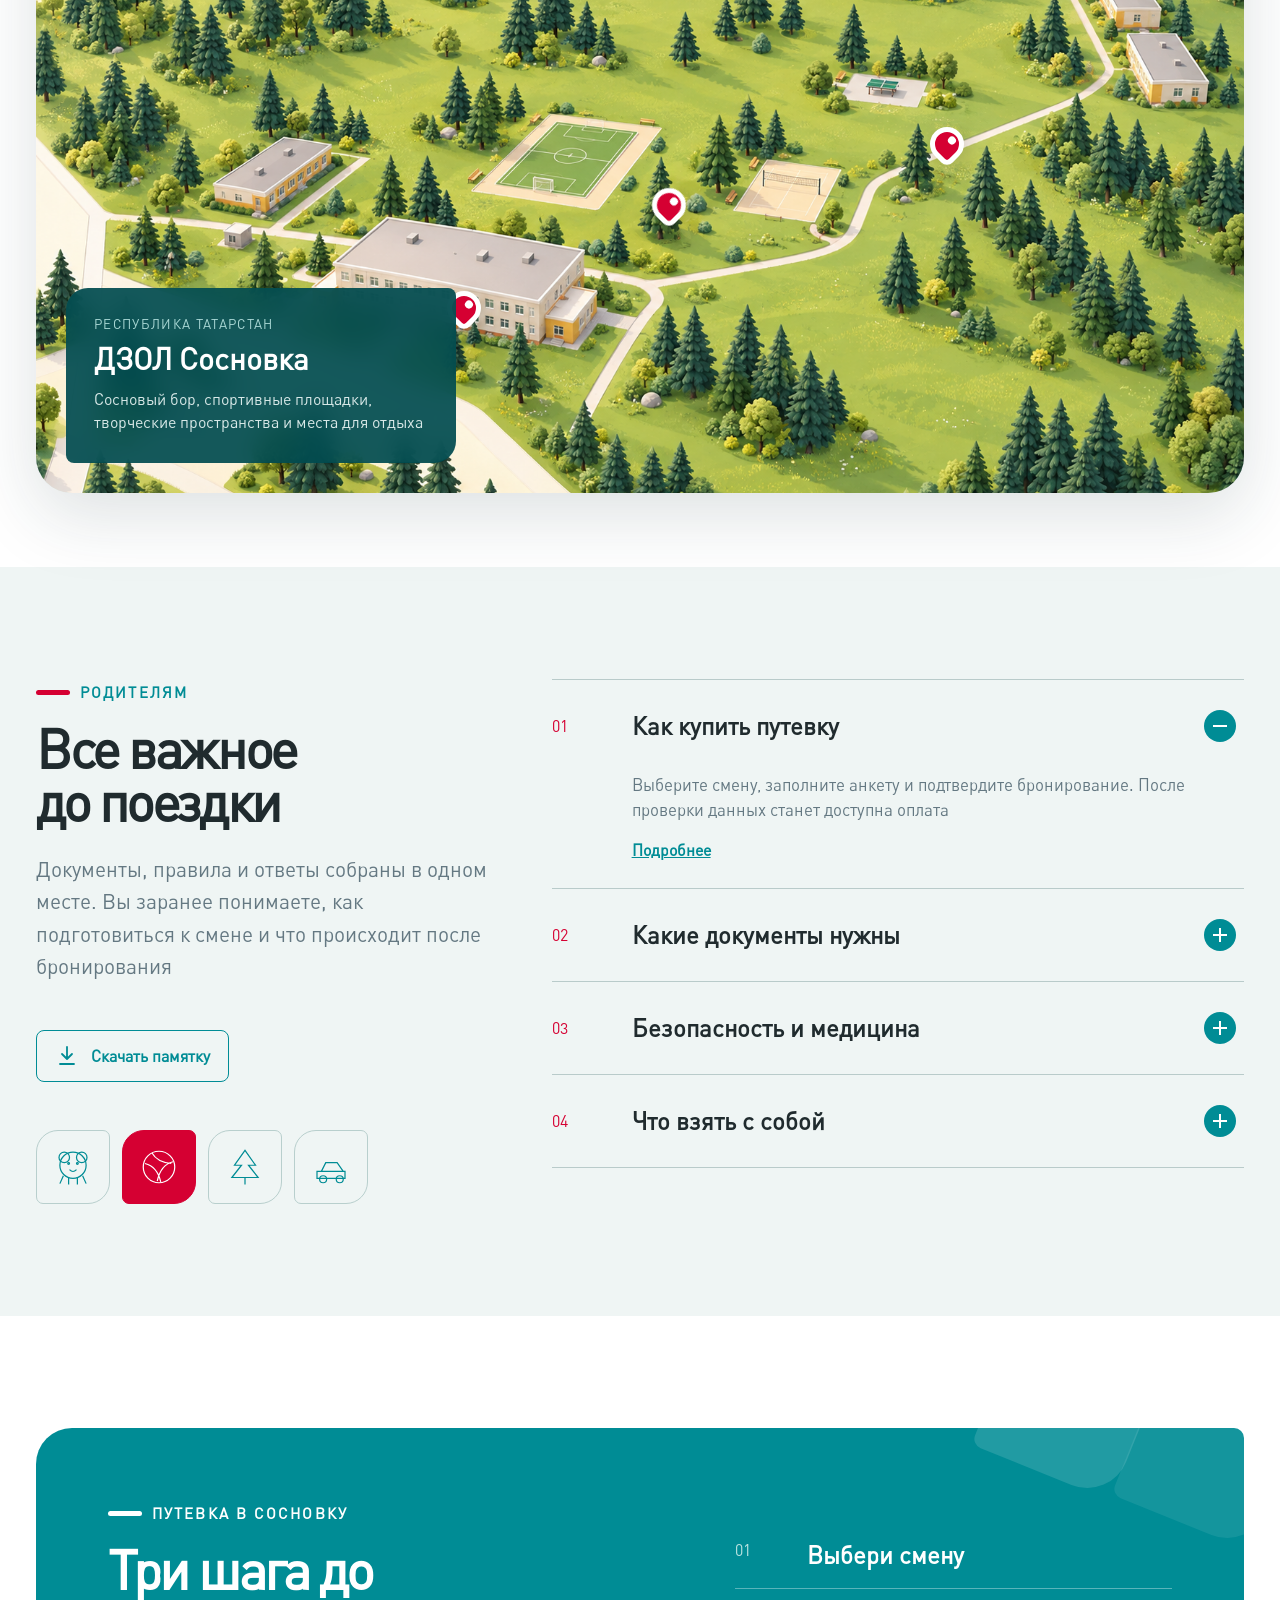
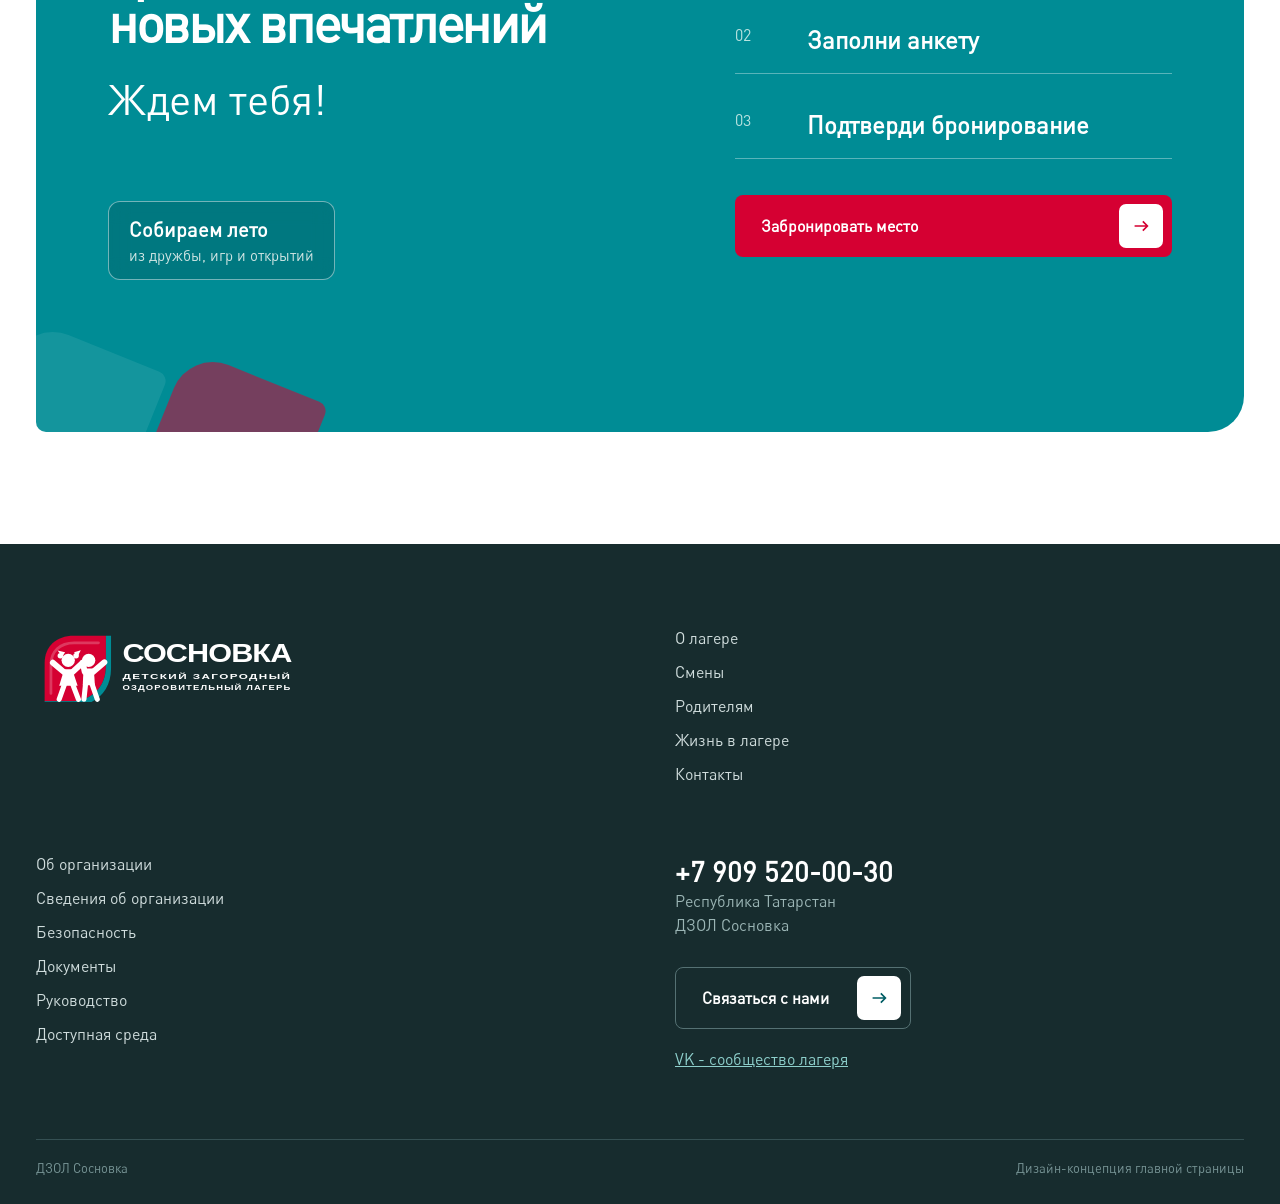
==== commit 19d4afb0: "Align Tagras navigation with proposal" ====
--- a/tagras/index.html
+++ b/tagras/index.html
@@ -39,41 +39,29 @@
         <div class="nav-item has-dropdown">
           <div class="nav-item-head"><a href="#about">О лагере</a><button class="nav-toggle" type="button" aria-label="Открыть подразделы О лагере" aria-expanded="false"><svg viewBox="0 0 16 16"><path d="m3 6 5 5 5-5"/></svg></button></div>
           <div class="nav-dropdown">
-            <a href="#about"><b>О лагере</b><span>Территория, история и атмосфера</span></a>
             <a href="#"><b>История</b><span>Как появилась Сосновка</span></a>
-            <a href="#"><b>Команда</b><span>Руководство и вожатые</span></a>
-            <a href="#"><b>Безопасность</b><span>Медицина и сопровождение</span></a>
+            <a href="#"><b>Команда</b><span>Педагоги, вожатые и специалисты</span></a>
             <a href="#gallery"><b>Инфраструктура</b><span>Корпуса и площадки</span></a>
-            <a href="#"><b>Документы</b><span>Основные сведения</span></a>
+            <a href="#"><b>Услуги</b><span>Условия, стоимость и компенсации</span></a>
           </div>
         </div>
         <a class="nav-direct" href="#shifts">Смены</a>
         <div class="nav-item has-dropdown">
           <div class="nav-item-head"><a href="#parents">Родителям</a><button class="nav-toggle" type="button" aria-label="Открыть подразделы Родителям" aria-expanded="false"><svg viewBox="0 0 16 16"><path d="m3 6 5 5 5-5"/></svg></button></div>
           <div class="nav-dropdown nav-dropdown-right">
-            <a href="#parents"><b>Как купить путевку</b><span>От выбора смены до оплаты</span></a>
             <a href="#"><b>Что взять с собой</b><span>Список вещей для поездки</span></a>
             <a href="#"><b>Правила</b><span>Распорядок и требования</span></a>
             <a href="#"><b>Документы к заезду</b><span>Справки и согласия</span></a>
-            <a href="#"><b>Вопросы и ответы</b><span>Коротко о главном</span></a>
-            <a href="#"><b>Личный кабинет</b><span>Заявки, оплата и анкета</span></a>
-          </div>
-        </div>
-        <div class="nav-item has-dropdown">
-          <div class="nav-item-head"><a href="#gallery">Жизнь в лагере</a><button class="nav-toggle" type="button" aria-label="Открыть подразделы Жизнь в лагере" aria-expanded="false"><svg viewBox="0 0 16 16"><path d="m3 6 5 5 5-5"/></svg></button></div>
-          <div class="nav-dropdown nav-dropdown-right nav-dropdown-compact">
-            <a href="#gallery"><b>Фотогалерея</b><span>События каждого дня</span></a>
-            <a href="#"><b>Новости</b><span>Что происходит в Сосновке</span></a>
-            <a href="#"><b>Отзывы</b><span>Истории детей и родителей</span></a>
-            <a href="#"><b>Традиции</b><span>То, что объединяет поколения</span></a>
-          </div>
-        </div>
+          </div>
+        </div>
+        <a class="nav-direct" href="#">Новости</a>
         <a class="nav-direct" href="#contacts">Контакты</a>
       </nav>
       <div class="header-actions">
         <button class="access-button" type="button" aria-label="Версия для слабовидящих">
           <svg viewBox="0 0 24 24"><path d="M2 12s4-6 10-6 10 6 10 6-4 6-10 6S2 12 2 12Z"/><circle cx="12" cy="12" r="3"/></svg>
         </button>
+        <a class="header-login" href="#">Вход в ЛК</a>
         <a class="button button-red header-book" href="#" data-booking-open><span>Забронировать</span><svg><use href="#i-arrow"/></svg></a>
         <button class="menu-button" type="button" aria-label="Открыть меню" data-menu><span></span><span></span></button>
       </div>
--- a/tagras/styles.css
+++ b/tagras/styles.css
@@ -1,7 +1,7 @@
 @font-face{font-family:DINPro;src:url('assets/din-pro.otf') format('opentype');font-weight:400;font-style:normal;font-display:swap}
 :root{--teal:#008c95;--teal-dark:#005d64;--red:#d50032;--gray:#647882;--ink:#202b2e;--mist:#eff5f4;--white:#fff;--frame:1840px;--radius:34px;--shadow:0 22px 70px rgba(26,55,58,.15)}
 *{box-sizing:border-box}html{scroll-behavior:smooth}body{margin:0;background:#fff;color:var(--ink);font-family:DINPro,Verdana,Arial,sans-serif;overflow-x:hidden}img{display:block;max-width:100%}a{color:inherit}.svg-sprite{position:absolute;width:0;height:0;overflow:hidden}.shell{width:min(calc(100% - 72px),var(--frame));margin-inline:auto}.section-space{padding:112px 0}.eyebrow{display:inline-flex;align-items:center;gap:10px;margin-bottom:22px;color:var(--teal);font-size:15px;font-weight:700;letter-spacing:.14em;text-transform:uppercase}.eyebrow:before{content:"";width:34px;height:5px;border-radius:5px;background:var(--red)}.eyebrow-light{color:#fff}.eyebrow-light:before{background:#fff}h1,h2,h3,p{margin-top:0}h1,h2{font-weight:700;letter-spacing:-.045em;text-wrap:balance}h2{max-width:980px;margin-bottom:24px;font-size:clamp(48px,4.2vw,78px);line-height:.98}.section-heading{display:grid;grid-template-columns:minmax(0,1.25fr) minmax(320px,.55fr);gap:80px;align-items:end;margin-bottom:56px}.section-heading p{margin:0;color:var(--gray);font-size:20px;line-height:1.55}.button{display:inline-flex;align-items:center;justify-content:space-between;gap:28px;min-height:62px;padding:8px 9px 8px 26px;border:0;border-radius:8px;font:700 16px DINPro,Verdana,sans-serif;text-decoration:none;cursor:pointer;transition:.25s ease}.button svg{width:44px;height:44px;padding:11px;border-radius:7px;fill:none;stroke:currentColor;stroke-width:1.8}.button-red{background:var(--red);color:#fff}.button-red svg{background:#fff;color:var(--red)}.button:hover{transform:translateY(-2px)}.text-link{display:inline-flex;align-items:center;gap:14px;color:var(--teal);font-weight:700;text-decoration:none}.text-link svg{width:25px;height:25px;fill:none;stroke:currentColor;stroke-width:1.8}
-.site-header{position:fixed;z-index:100;top:18px;left:0;width:100%;transition:.25s ease}.site-header.is-scrolled{top:0;background:rgba(255,255,255,.86);box-shadow:0 8px 32px rgba(18,44,46,.1);backdrop-filter:blur(18px)}.header-inner{min-height:88px;padding:12px 20px;border-radius:12px;background:#fff;display:flex;align-items:center;gap:36px;box-shadow:0 14px 42px rgba(22,48,50,.14)}.site-header.is-scrolled .header-inner{box-shadow:none;background:transparent}.brand{width:300px;flex:0 0 auto;padding:6px 14px;border-radius:8px;background:var(--teal-dark)}.brand img{width:100%;height:auto}.main-nav{display:flex;align-items:center;justify-content:center;gap:clamp(18px,2.1vw,42px);margin-left:auto}.main-nav a{position:relative;font-size:14px;font-weight:700;text-decoration:none;text-transform:uppercase}.main-nav a:after{content:"";position:absolute;left:0;right:100%;bottom:-8px;height:3px;background:var(--red);transition:.2s}.main-nav a:hover:after{right:0}.header-actions{display:flex;align-items:center;gap:10px}.access-button,.menu-button{width:48px;height:48px;border:1px solid #dce4e3;border-radius:8px;background:#fff;color:var(--teal);display:grid;place-items:center;cursor:pointer}.access-button svg{width:24px;fill:none;stroke:currentColor;stroke-width:1.7}.menu-button{display:none}.menu-button span{display:block;width:22px;height:2px;background:currentColor;margin:3px}.header-book{min-height:48px;padding:5px 5px 5px 18px;gap:15px}.header-book svg{width:38px;height:38px}
+.site-header{position:fixed;z-index:100;top:18px;left:0;width:100%;transition:.25s ease}.site-header.is-scrolled{top:0;background:rgba(255,255,255,.86);box-shadow:0 8px 32px rgba(18,44,46,.1);backdrop-filter:blur(18px)}.header-inner{min-height:88px;padding:12px 20px;border-radius:12px;background:#fff;display:flex;align-items:center;gap:36px;box-shadow:0 14px 42px rgba(22,48,50,.14)}.site-header.is-scrolled .header-inner{box-shadow:none;background:transparent}.brand{width:300px;flex:0 0 auto;padding:6px 14px;border-radius:8px;background:var(--teal-dark)}.brand img{width:100%;height:auto}.main-nav{display:flex;align-items:center;justify-content:center;gap:clamp(18px,2.1vw,42px);margin-left:auto}.main-nav a{position:relative;font-size:14px;font-weight:700;text-decoration:none;text-transform:uppercase}.main-nav a:after{content:"";position:absolute;left:0;right:100%;bottom:-8px;height:3px;background:var(--red);transition:.2s}.main-nav a:hover:after{right:0}.header-actions{display:flex;align-items:center;gap:10px}.access-button,.menu-button{width:48px;height:48px;border:1px solid #dce4e3;border-radius:8px;background:#fff;color:var(--teal);display:grid;place-items:center;cursor:pointer}.access-button svg{width:24px;fill:none;stroke:currentColor;stroke-width:1.7}.header-login{padding:10px 4px;color:var(--teal);font-size:13px;font-weight:700;text-decoration:none;white-space:nowrap}.menu-button{display:none}.menu-button span{display:block;width:22px;height:2px;background:currentColor;margin:3px}.header-book{min-height:48px;padding:5px 5px 5px 18px;gap:15px}.header-book svg{width:38px;height:38px}
 .hero{position:relative;min-height:930px;padding-top:136px;overflow:hidden;background:var(--teal-dark);color:#fff}.hero-photo{position:absolute;inset:0;background:url('assets/hero-concept.png') center/cover no-repeat}.hero-overlay{position:absolute;inset:0;background:linear-gradient(90deg,rgba(0,51,55,.94) 0%,rgba(0,68,73,.83) 42%,rgba(0,56,61,.24) 72%,rgba(0,48,52,.52) 100%)}.hero-inner{position:relative;z-index:2;min-height:728px;display:grid;grid-template-columns:1.05fr .78fr;gap:72px;align-items:center}.hero-copy{padding:70px 0 80px}.hero-label{display:inline-flex;align-items:center;gap:12px;margin-bottom:26px;font-size:15px;letter-spacing:.16em;text-transform:uppercase}.hero-label i{width:42px;height:6px;border-radius:9px;background:var(--red)}.hero h1{max-width:900px;margin-bottom:32px;font-size:clamp(68px,7vw,132px);line-height:.8;text-transform:uppercase}.hero h1 span{color:#fff;-webkit-text-stroke:2px #fff;color:transparent}.hero-copy p{max-width:700px;margin-bottom:36px;font-size:22px;line-height:1.5}.hero-constructor{position:relative;min-height:610px}.constructor-caption{position:absolute;z-index:4;right:20px;top:28px;width:210px;padding:16px 18px;border:1px solid rgba(255,255,255,.36);border-radius:12px;background:rgba(0,51,55,.5);backdrop-filter:blur(12px)}.constructor-caption b,.constructor-caption span{display:block}.constructor-caption b{font-size:20px}.constructor-caption span{margin-top:4px;color:#c8e3e1;font-size:14px}.constructor-svg{width:100%;height:100%;overflow:visible;filter:drop-shadow(0 25px 35px rgba(0,28,30,.28))}.cube{transform-box:fill-box;transform-origin:center;animation:float 6s ease-in-out infinite}.cube-2{animation-delay:-1.2s}.cube-3{animation-delay:-2.6s}.cube-4{animation-delay:-3.7s}.cube-5{animation-delay:-1.9s}.cube-6{animation-delay:-4.4s}.cube .top{fill:#37b7bd}.cube .left{fill:var(--teal)}.cube .right{fill:#006b72}.cube-2 .top,.cube-4 .right{fill:#ff315a}.cube-2 .left,.cube-4 .top{fill:var(--red)}.cube-2 .right,.cube-4 .left{fill:#a90028}.cube-5 .top{fill:#82929b}.cube-5 .left{fill:var(--gray)}.cube-5 .right{fill:#42565f}.cube-6{opacity:.8}.cube-icon,.cube-dot{fill:none;stroke:#fff;stroke-width:5;stroke-linecap:round;stroke-linejoin:round}.cube-dot{fill:#fff;stroke:none}.orbit{fill:none;stroke:rgba(255,255,255,.45);stroke-width:2;stroke-dasharray:8 12}.hero-marquee{position:absolute;z-index:3;left:0;right:0;bottom:0;overflow:hidden;background:#fff;color:var(--teal-dark);border-top:1px solid rgba(255,255,255,.4)}.hero-marquee div{width:max-content;padding:18px 0;font-size:15px;font-weight:700;letter-spacing:.08em;text-transform:uppercase;animation:marquee 28s linear infinite}.hero-marquee i{display:inline-block;width:7px;height:7px;margin:0 24px;border-radius:50%;background:var(--red)}
 .background-toys{position:fixed;z-index:-1;inset:0;pointer-events:none}.toy{position:absolute;width:66px;height:66px;fill:none;stroke:var(--teal);stroke-width:1.5;opacity:.1}.toy-a{left:2%;top:31%;transform:rotate(-12deg)}.toy-b{right:4%;top:44%;transform:rotate(8deg)}.toy-c{left:5%;top:73%}.toy-d{right:8%;top:82%;transform:rotate(18deg)}.toy-e{left:48%;top:59%;width:46px}.toy-f{right:37%;top:92%;width:52px}
 .facts{padding-top:70px}.facts-grid{display:grid;grid-template-columns:1.04fr 1.2fr 1.04fr;gap:18px}.fact{position:relative;min-height:310px;padding:42px;border-radius:28px;overflow:hidden}.fact strong{display:block;font-size:104px;line-height:.9}.fact span{display:block;max-width:360px;margin-top:22px;font-size:22px;line-height:1.3}.fact>svg{position:absolute;right:24px;bottom:24px;width:96px;height:96px;fill:none;stroke:currentColor;stroke-width:1.2;opacity:.22}.fact-red{background:var(--red);color:#fff}.fact-teal{background:var(--teal);color:#fff}.fact-photo{padding:0}.fact-photo img{width:100%;height:100%;object-fit:cover}.fact-photo:after{content:"";position:absolute;inset:0;background:linear-gradient(0deg,rgba(0,51,55,.7),transparent 55%)}.fact-photo span{position:absolute;z-index:2;left:34px;bottom:30px;color:#fff;font-size:28px;font-weight:700}
@@ -21,7 +21,7 @@
 .icon-sculpture{position:relative;perspective:900px}.tree-row{position:relative;z-index:2}.tree-row span{position:relative;transform-style:preserve-3d;box-shadow:inset -12px -12px 18px rgba(0,35,38,.2),0 12px 22px rgba(0,25,27,.16);transition:transform .45s cubic-bezier(.2,.8,.2,1),filter .35s}.tree-row span:after{content:"";position:absolute;inset:7px;border:1px solid rgba(255,255,255,.24);border-radius:14px 5px 14px 5px;transform:translateZ(-2px)}.tree-row span:hover{transform:rotateY(180deg) translateY(-8px)!important;filter:brightness(1.12)}.tree-row span:hover svg{transform:rotateY(180deg)}.tree-row svg{transition:transform .45s}.scattered-cubes{position:absolute;z-index:1;inset:0;pointer-events:none}.scattered-cubes i{position:absolute;width:58px;height:58px;border-radius:17px 6px 17px 6px;background:var(--teal);box-shadow:inset -12px -12px 18px rgba(0,35,38,.22),0 14px 28px rgba(0,25,27,.18);transform:rotate(18deg)}.scattered-cubes i:nth-child(1){left:5%;top:28%;background:var(--red);transform:rotate(-18deg)}.scattered-cubes i:nth-child(2){right:3%;top:24%;background:var(--gray);transform:rotate(12deg)}.scattered-cubes i:nth-child(3){left:13%;bottom:17%;width:42px;height:42px;transform:rotate(28deg)}.scattered-cubes i:nth-child(4){right:12%;bottom:19%;width:46px;height:46px;background:var(--red);transform:rotate(-11deg)}.scattered-cubes i:nth-child(5){right:0;top:52%;width:34px;height:34px;transform:rotate(35deg)}
 @keyframes float{0%,100%{translate:0 0}50%{translate:0 -14px}}@keyframes marquee{to{transform:translateX(-50%)}}
 @media(max-width:1280px){.main-nav{display:none}.menu-button{display:block}.main-nav.is-open{position:absolute;top:100px;left:36px;right:36px;display:grid;gap:0;padding:20px;background:#fff;box-shadow:var(--shadow)}.main-nav.is-open a{padding:14px}.hero-inner{grid-template-columns:1fr .72fr}.brand{width:250px}.facts-grid{grid-template-columns:1fr 1fr}.fact-teal{grid-column:1/3}.about-grid,.values-grid,.parents-grid{gap:54px}.footer-grid{grid-template-columns:1fr 1fr}}
-@media(max-width:900px){.shell{width:min(calc(100% - 36px),var(--frame))}.section-space{padding:78px 0}.site-header{top:8px}.header-inner{min-height:72px;padding:8px 10px}.brand{width:205px}.header-book,.access-button{display:none}.hero{min-height:970px;padding-top:100px}.hero-inner{display:block}.hero-copy{position:relative;z-index:3;padding-top:110px}.hero h1{font-size:clamp(58px,14vw,94px)}.hero-constructor{position:absolute;right:-80px;top:360px;width:520px;opacity:.72}.constructor-caption{display:none}.hero-overlay{background:linear-gradient(90deg,rgba(0,51,55,.94),rgba(0,61,66,.58))}.section-heading{grid-template-columns:1fr;gap:15px}.facts-grid,.about-grid,.values-grid,.parents-grid,.booking-card{grid-template-columns:1fr}.fact-teal{grid-column:auto}.photo-pattern{grid-template-rows:210px 210px}.values-copy{order:-1}.icon-sculpture{min-height:520px}.tree-row span{width:55px;height:55px;border-radius:16px 6px}.tree-row svg{width:30px}.shift-row{grid-template-columns:54px 1fr 130px 40px}.shift-row>span:nth-of-type(2){display:none}.footer-grid{grid-template-columns:1fr 1fr}.booking-card{padding:50px}.map-card{position:relative;left:auto;bottom:auto;width:auto;margin:14px;background:var(--teal-dark)}}
+@media(max-width:900px){.shell{width:min(calc(100% - 36px),var(--frame))}.section-space{padding:78px 0}.site-header{top:8px}.header-inner{min-height:72px;padding:8px 10px}.brand{width:205px}.header-book,.header-login,.access-button{display:none}.hero{min-height:970px;padding-top:100px}.hero-inner{display:block}.hero-copy{position:relative;z-index:3;padding-top:110px}.hero h1{font-size:clamp(58px,14vw,94px)}.hero-constructor{position:absolute;right:-80px;top:360px;width:520px;opacity:.72}.constructor-caption{display:none}.hero-overlay{background:linear-gradient(90deg,rgba(0,51,55,.94),rgba(0,61,66,.58))}.section-heading{grid-template-columns:1fr;gap:15px}.facts-grid,.about-grid,.values-grid,.parents-grid,.booking-card{grid-template-columns:1fr}.fact-teal{grid-column:auto}.photo-pattern{grid-template-rows:210px 210px}.values-copy{order:-1}.icon-sculpture{min-height:520px}.tree-row span{width:55px;height:55px;border-radius:16px 6px}.tree-row svg{width:30px}.shift-row{grid-template-columns:54px 1fr 130px 40px}.shift-row>span:nth-of-type(2){display:none}.footer-grid{grid-template-columns:1fr 1fr}.booking-card{padding:50px}.map-card{position:relative;left:auto;bottom:auto;width:auto;margin:14px;background:var(--teal-dark)}}
 @media(max-width:620px){.section-space{padding:62px 0}.brand{width:175px}.hero{min-height:870px}.hero-copy{padding-top:70px}.hero-copy p{font-size:18px}.hero-constructor{width:430px;right:-150px;top:430px}.hero-button{margin-top:10px}.facts-grid{display:block}.fact{min-height:260px;margin-bottom:12px}.fact strong{font-size:82px}.shift-row{grid-template-columns:44px 1fr 34px;min-height:92px}.shift-row em{display:none}.shift-row strong{font-size:22px}.shift-preview{display:none}.about-grid{display:block}.about-copy{margin-bottom:42px}.photo-pattern{grid-template-columns:1fr 1fr;grid-template-rows:220px 170px 170px}.cell-a{grid-row:1/3}.cell-b{grid-column:2;grid-row:1}.cell-color{grid-column:2;grid-row:2}.cell-c{grid-column:1;grid-row:3}.cell-mark{grid-column:2;grid-row:3}.values-grid{display:block}.icon-sculpture{min-height:430px;transform:scale(.76);margin-inline:-60px}.values-list div{grid-template-columns:1fr;gap:6px}.map-frame>img{min-height:480px;object-fit:cover}.map-pin span{display:none}.parents-grid{display:block}.parents-intro{margin-bottom:42px}.accordion summary{grid-template-columns:42px 1fr 34px}.accordion summary b{font-size:20px}.accordion details>div{padding-left:62px}.booking-card{min-height:auto;padding:38px 28px}.booking-copy p{font-size:32px}.footer-grid{grid-template-columns:1fr}.footer-bottom{display:grid;gap:8px}.modal-card{padding:36px 24px}.modal-card h2{font-size:38px}}
 @media(max-width:620px){.hero h1 span{font-size:.56em;-webkit-text-stroke:1px #fff}.map-section{padding-block:58px}.map-frame{height:auto}.map-frame>img{min-height:420px}.scattered-cubes i:nth-child(1){left:0}.scattered-cubes i:nth-child(2){right:0}}
 .hero h1 .dancing-letter,.hero h1 .dancing-space{display:inline-block!important;font-size:1em!important;white-space:normal}.hero h1>.dancing-letter,.hero h1>.dancing-space{color:#fff!important;-webkit-text-stroke:0!important}.hero h1>.hero-subline{display:block;white-space:nowrap;font-size:.66em}
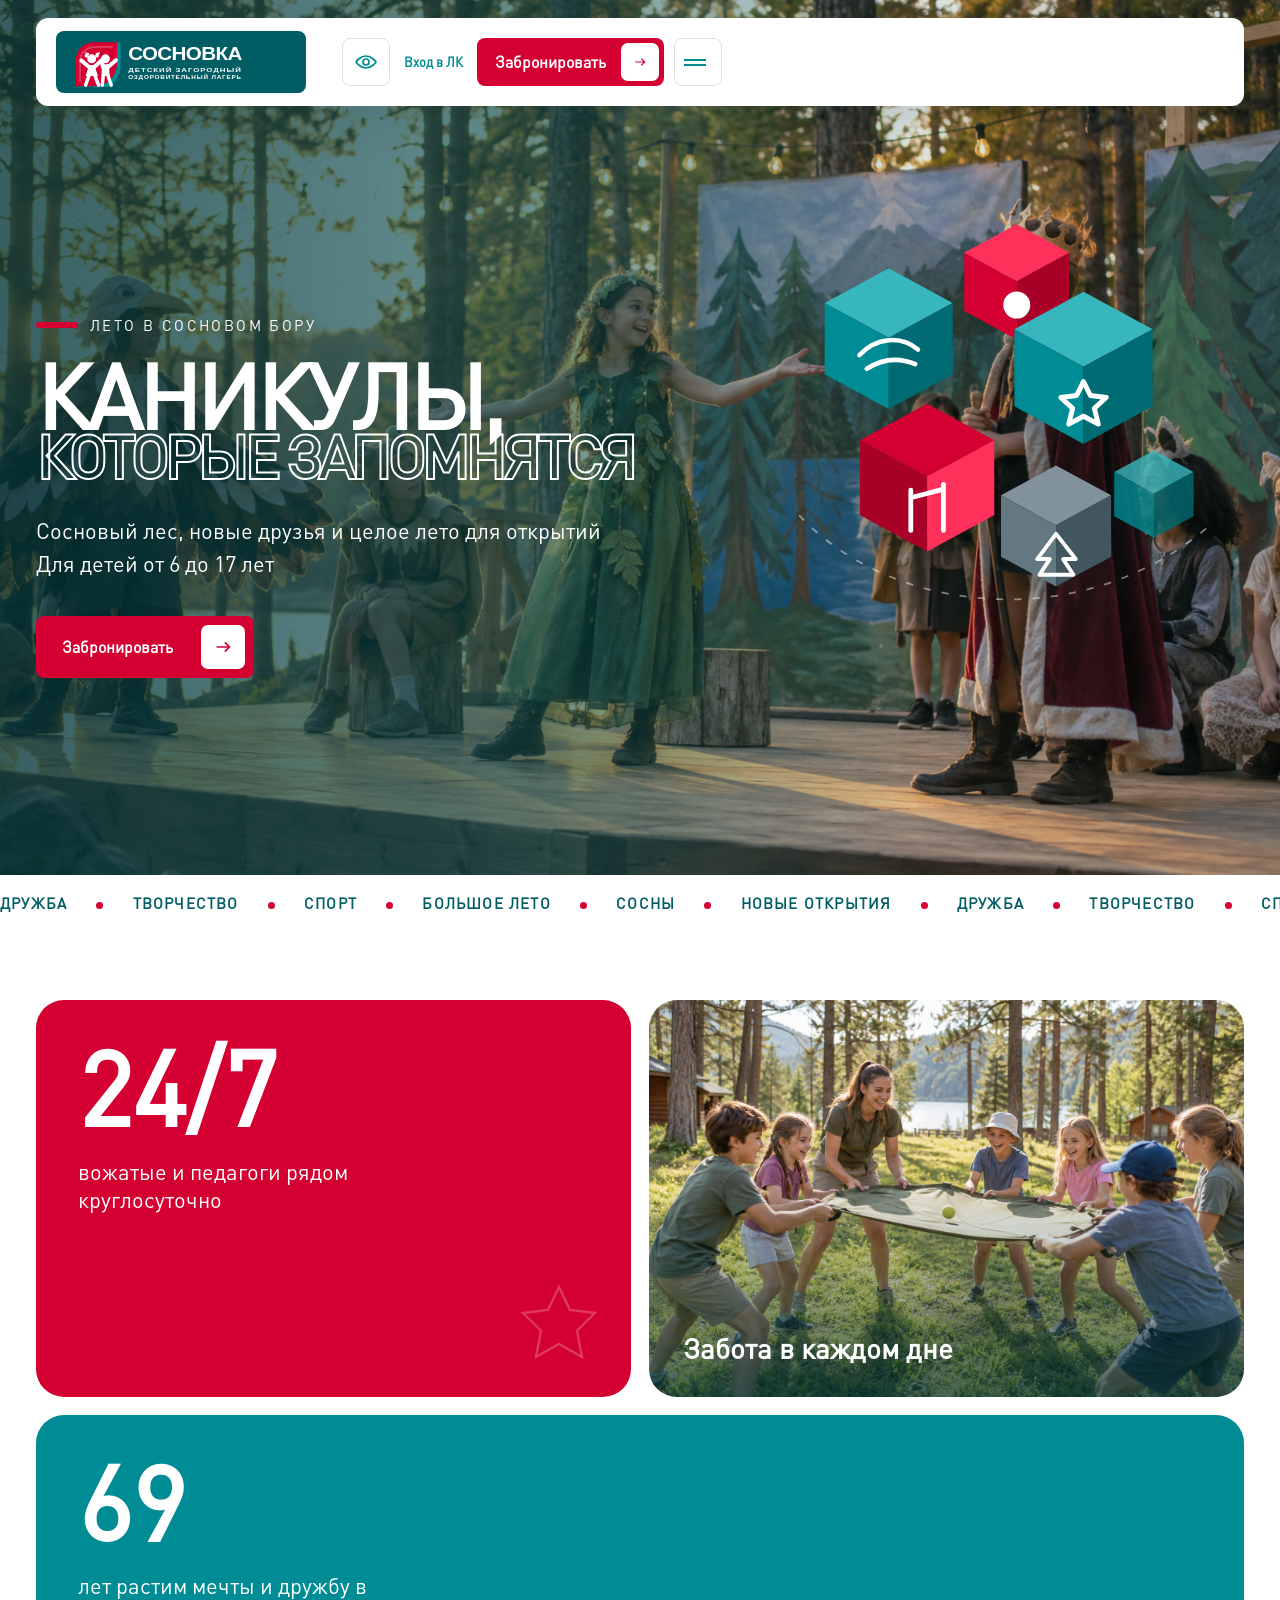
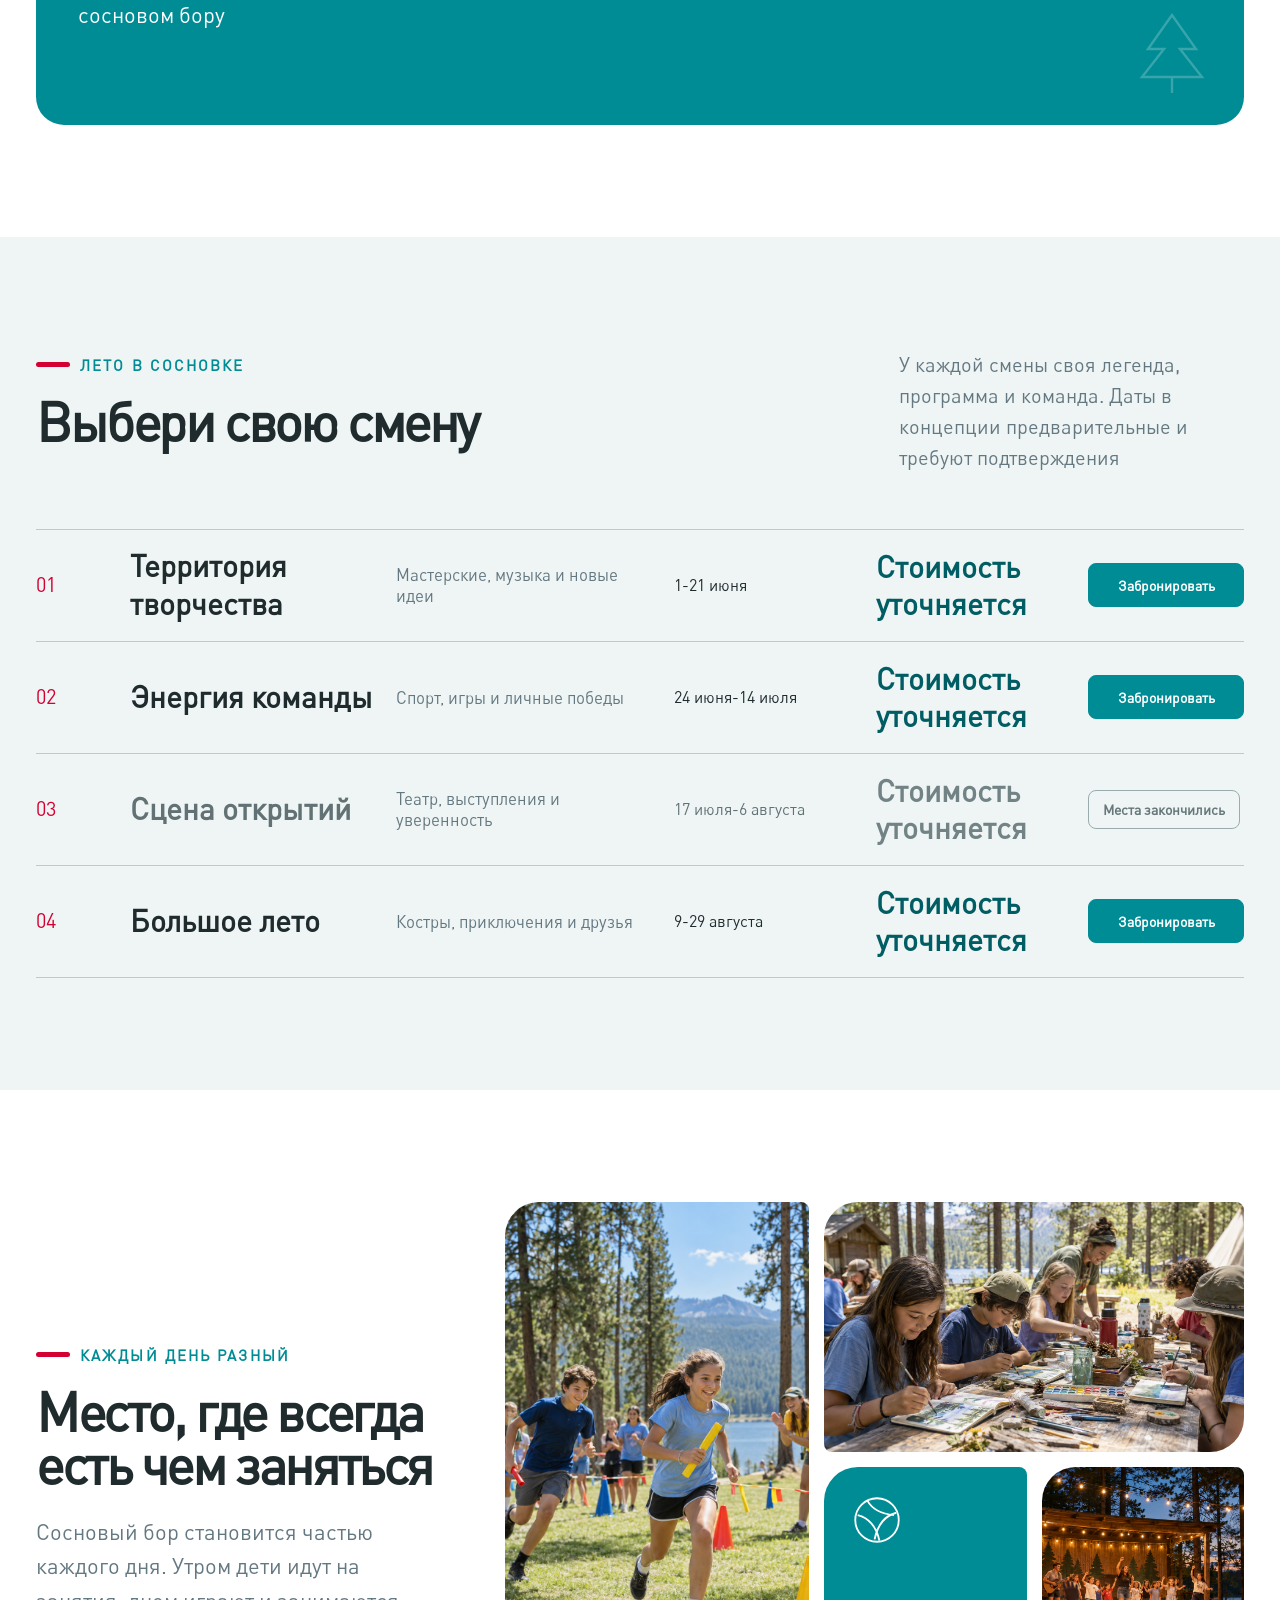
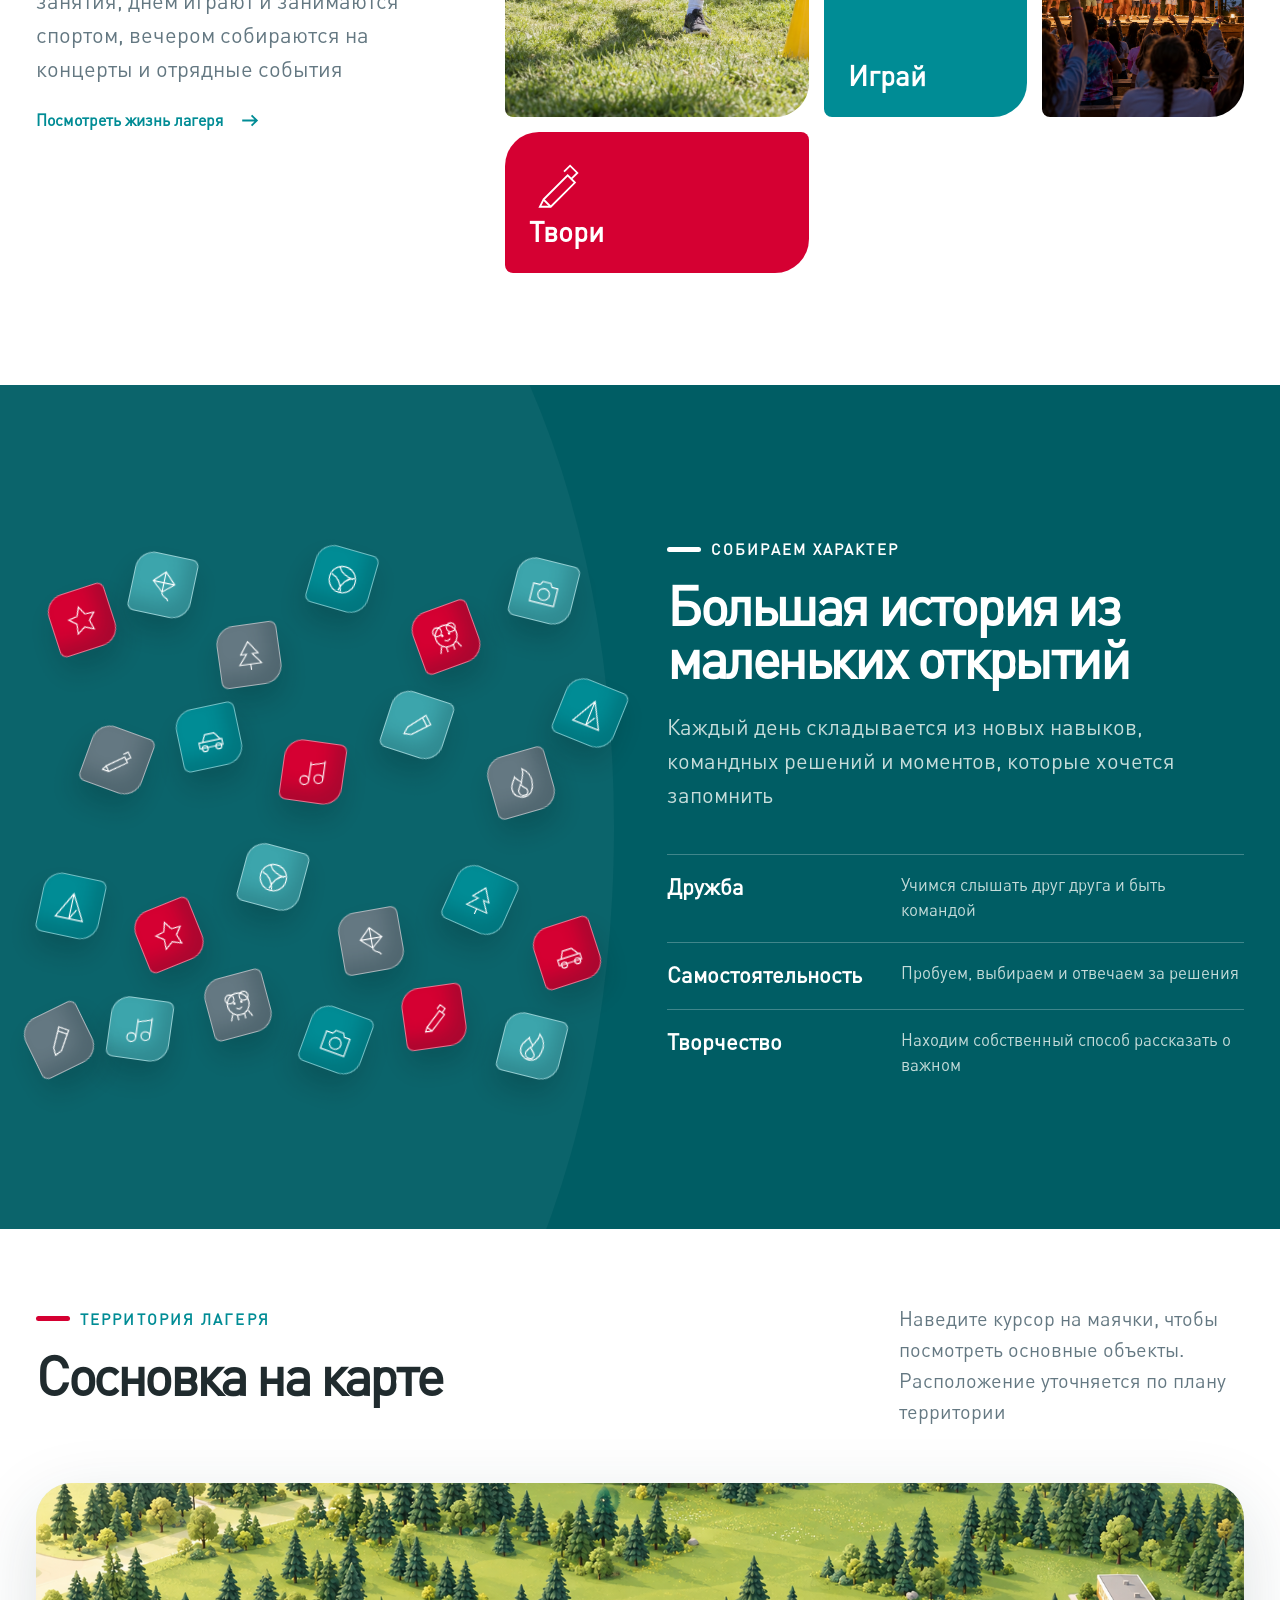
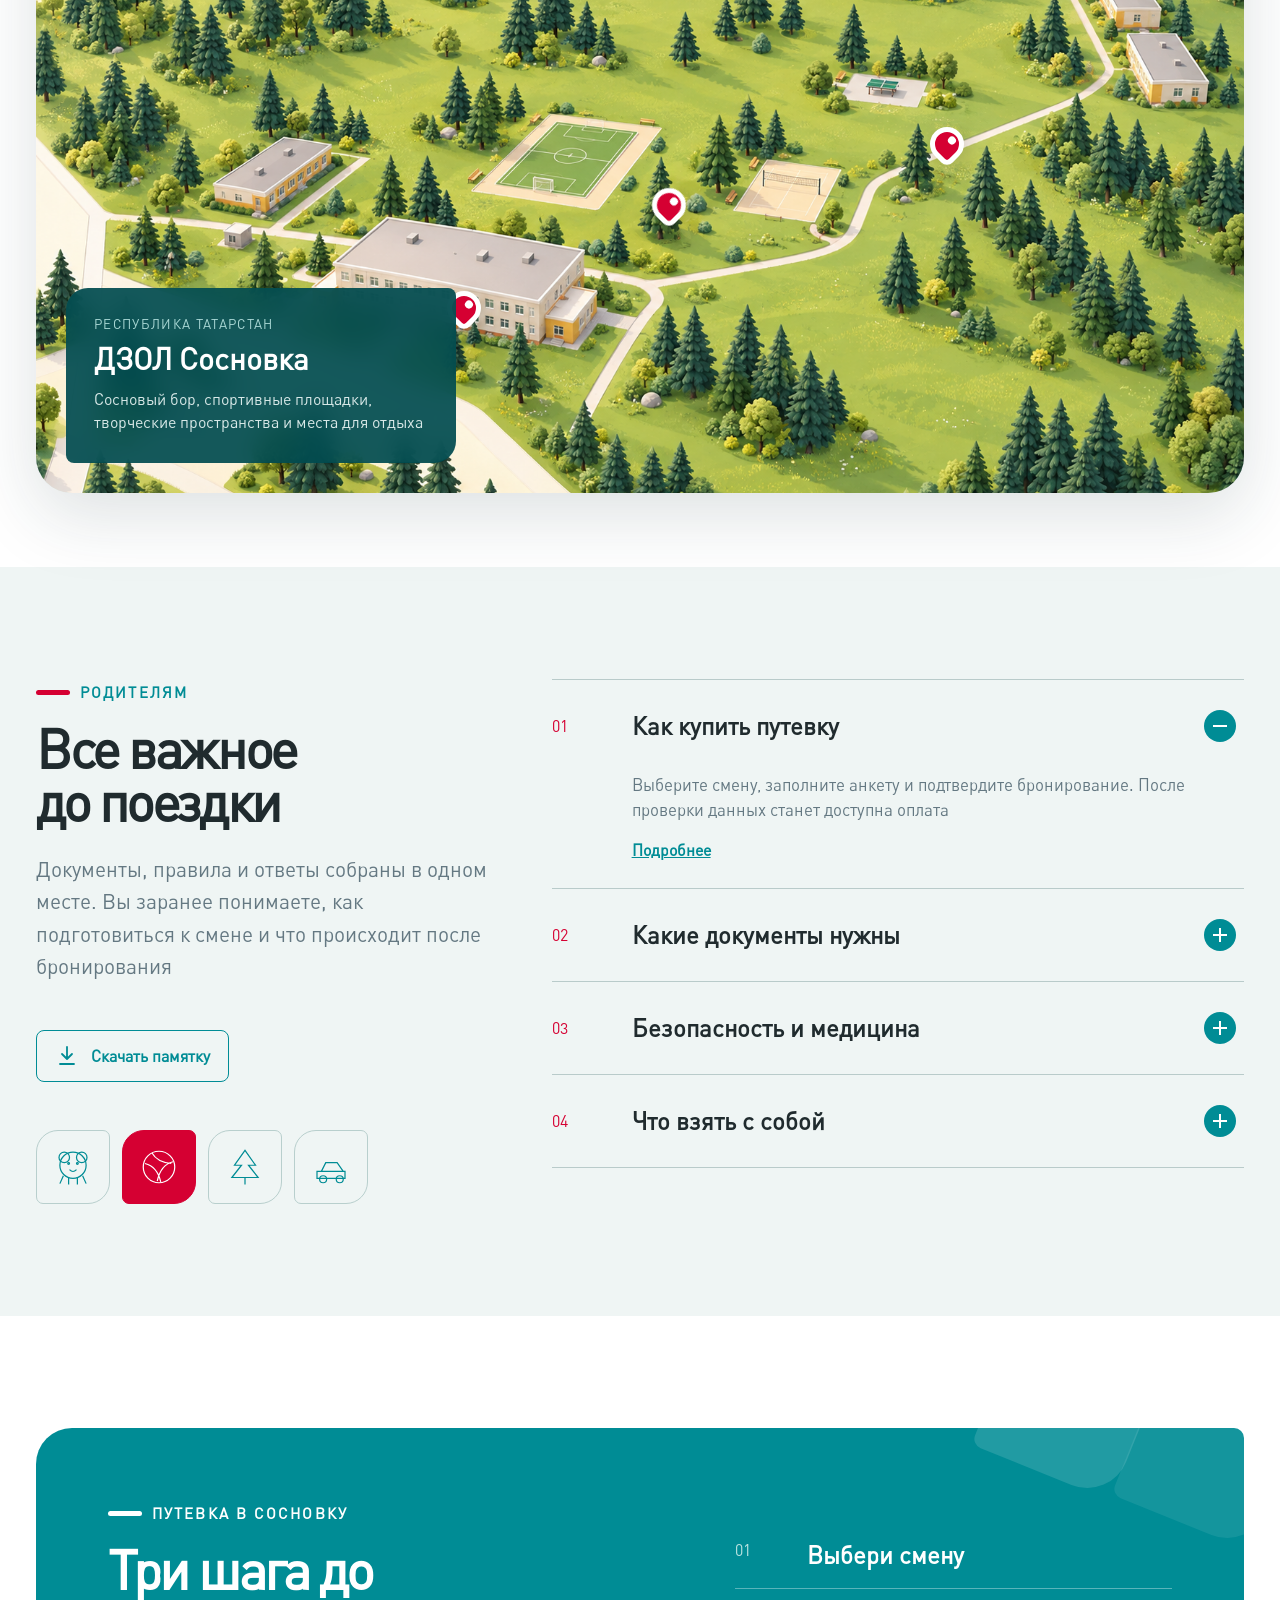
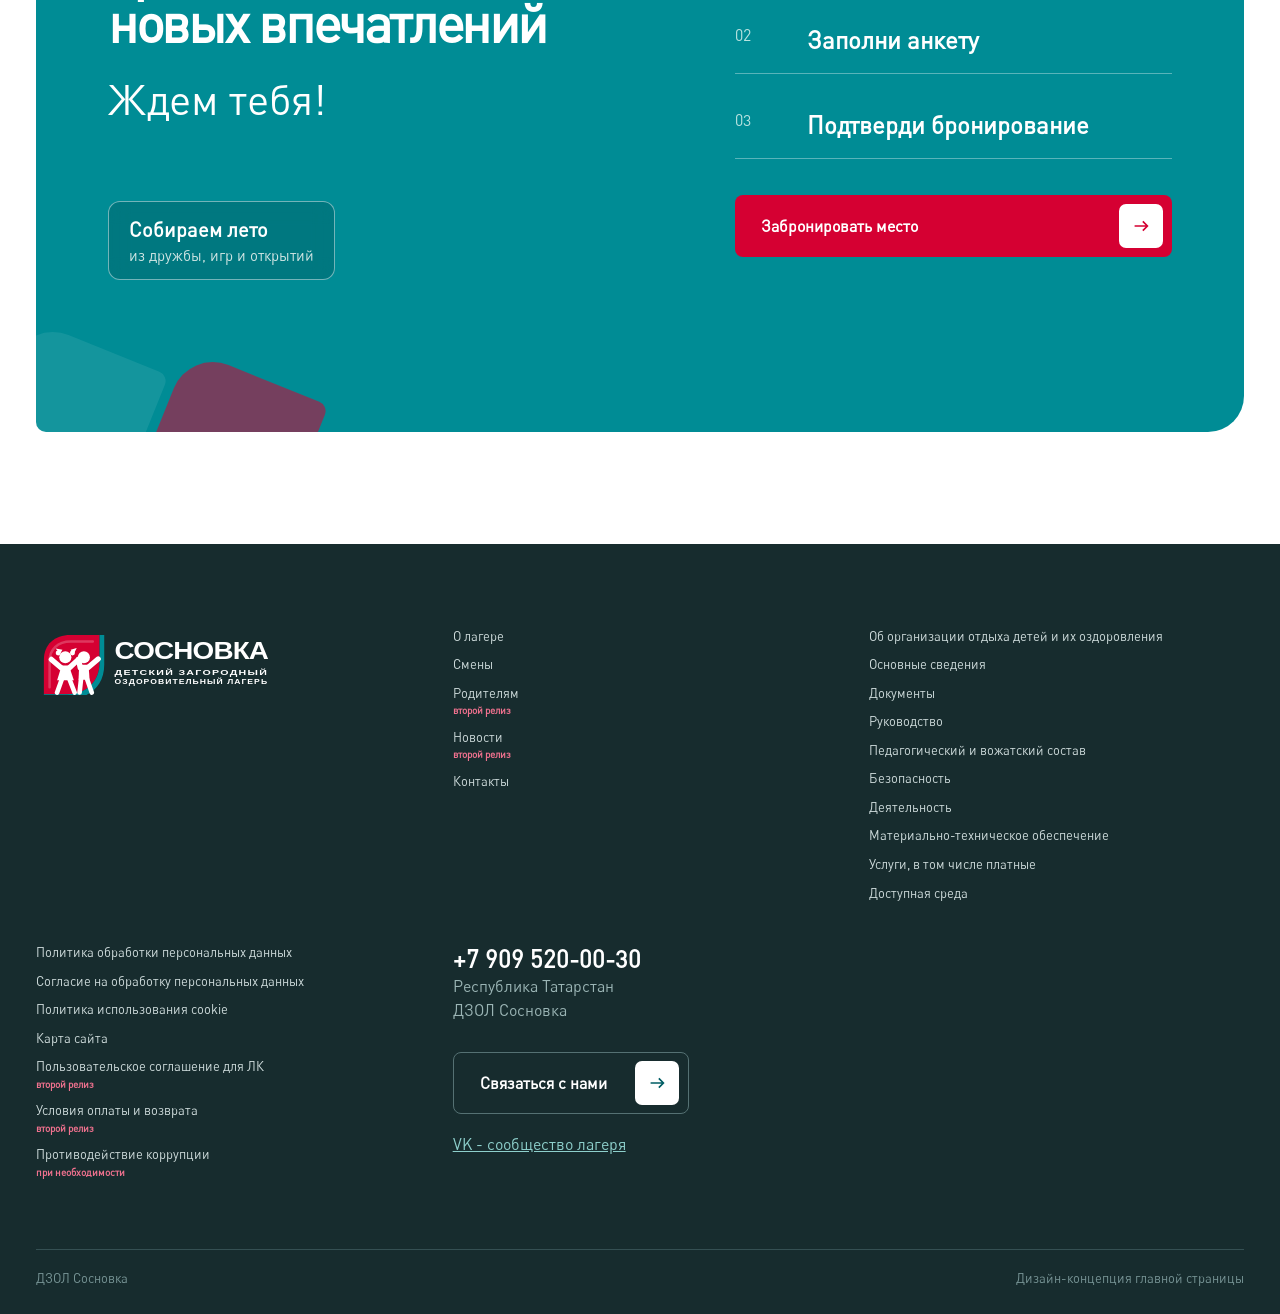
==== commit 0309e9bf: "Align concept footer with proposal" ====
--- a/tagras/index.html
+++ b/tagras/index.html
@@ -213,8 +213,9 @@
   <footer class="site-footer" id="contacts">
     <div class="shell footer-grid">
       <div class="footer-brand"><img src="assets/logo-sosnovka-concept.svg" alt="Сосновка"></div>
-      <nav><a href="#about">О лагере</a><a href="#shifts">Смены</a><a href="#parents">Родителям</a><a href="#gallery">Жизнь в лагере</a><a href="#contacts">Контакты</a></nav>
-      <nav><a href="#">Об организации</a><a href="#">Сведения об организации</a><a href="#">Безопасность</a><a href="#">Документы</a><a href="#">Руководство</a><a href="#">Доступная среда</a></nav>
+      <nav><a href="#about">О лагере</a><a href="#shifts">Смены</a><a href="#parents">Родителям <small>второй релиз</small></a><a href="#">Новости <small>второй релиз</small></a><a href="#contacts">Контакты</a></nav>
+      <nav><a href="#">Об организации отдыха детей и их оздоровления</a><a href="#">Основные сведения</a><a href="#">Документы</a><a href="#">Руководство</a><a href="#">Педагогический и вожатский состав</a><a href="#">Безопасность</a><a href="#">Деятельность</a><a href="#">Материально-техническое обеспечение</a><a href="#">Услуги, в том числе платные</a><a href="#">Доступная среда</a></nav>
+      <nav><a href="#">Политика обработки персональных данных</a><a href="#">Согласие на обработку персональных данных</a><a href="#">Политика использования cookie</a><a href="#">Карта сайта</a><a href="#">Пользовательское соглашение для ЛК <small>второй релиз</small></a><a href="#">Условия оплаты и возврата <small>второй релиз</small></a><a href="#">Противодействие коррупции <small>при необходимости</small></a></nav>
       <div class="footer-contact"><a class="footer-phone" href="tel:+79095200030">+7 909 520-00-30</a><p>Республика Татарстан<br>ДЗОЛ Сосновка</p><button class="button button-outline" type="button" data-contact-open><span>Связаться с нами</span><svg><use href="#i-arrow"/></svg></button><a class="social-link" href="https://vk.ru/dzol_sosnovka" target="_blank" rel="noopener">VK - сообщество лагеря</a></div>
     </div>
     <div class="shell footer-bottom"><span>ДЗОЛ Сосновка</span><span>Дизайн-концепция главной страницы</span></div>
--- a/tagras/styles.css
+++ b/tagras/styles.css
@@ -11,7 +11,7 @@
 .map-section{background:#fff}.map-frame{position:relative;border-radius:36px;overflow:hidden;background:#dceee7;box-shadow:var(--shadow)}.map-frame>img{width:100%;height:auto}.map-card{position:absolute;left:30px;bottom:30px;width:390px;padding:28px;border-radius:22px 8px 22px 8px;background:rgba(0,75,80,.92);color:#fff;backdrop-filter:blur(12px)}.map-card small,.map-card strong{display:block}.map-card small{color:#a9d8d5;letter-spacing:.1em;text-transform:uppercase}.map-card strong{margin:8px 0 10px;font-size:30px}.map-card p{margin:0;color:#d8e9e8;line-height:1.45}.map-pin{position:absolute;width:34px;height:34px;border:5px solid #fff;border-radius:50% 50% 50% 8px;background:var(--red);transform:rotate(-45deg);box-shadow:0 8px 22px rgba(36,55,52,.22);cursor:pointer}.map-pin i{display:block;width:8px;height:8px;margin:8px;border-radius:50%;background:#fff}.map-pin span{position:absolute;left:31px;top:-12px;width:max-content;max-width:230px;padding:10px 14px;border-radius:8px;background:var(--ink);color:#fff;font:14px DINPro;opacity:0;transform:rotate(45deg) translateY(8px);transform-origin:left center;transition:.2s}.map-pin:hover span{opacity:1;transform:rotate(45deg) translateY(0)}.pin-a{left:34%;top:67%}.pin-b{left:51%;top:50%}.pin-c{left:74%;top:40%}
 .parents{background:var(--mist)}.parents-grid{display:grid;grid-template-columns:.8fr 1.2fr;gap:100px}.parents-intro p{max-width:590px;color:var(--gray);font-size:21px;line-height:1.55}.parent-figure{display:flex;gap:12px;margin-top:48px}.parent-figure svg{width:74px;height:74px;padding:15px;border:1px solid #b8cfcd;border-radius:22px 7px 22px 7px;fill:none;stroke:var(--teal);stroke-width:1.4}.parent-figure svg:nth-child(2){background:var(--red);color:#fff;stroke:#fff;border-color:var(--red)}.accordion{border-top:1px solid #b9cbca}.accordion details{border-bottom:1px solid #b9cbca}.accordion summary{display:grid;grid-template-columns:60px 1fr 40px;align-items:center;gap:20px;min-height:92px;cursor:pointer;list-style:none}.accordion summary::-webkit-details-marker{display:none}.accordion summary span{color:var(--red)}.accordion summary b{font-size:24px}.accordion summary i{position:relative;width:32px;height:32px;border-radius:50%;background:var(--teal)}.accordion summary i:before,.accordion summary i:after{content:"";position:absolute;left:9px;right:9px;top:15px;height:2px;background:#fff}.accordion summary i:after{transform:rotate(90deg);transition:.2s}.accordion details[open] summary i:after{transform:rotate(0)}.accordion details>div{padding:0 40px 28px 80px}.accordion details p{max-width:720px;color:var(--gray);font-size:17px;line-height:1.5}.accordion details a{color:var(--teal);font-weight:700}
 .booking-card{position:relative;min-height:570px;padding:72px;border-radius:36px 10px 36px 10px;background:var(--teal);color:#fff;overflow:hidden;display:grid;grid-template-columns:1fr .8fr;gap:80px}.booking-copy h2{max-width:780px}.booking-copy p{font-size:42px}.booking-steps{position:relative;z-index:2;display:grid;align-content:center;gap:18px}.booking-steps>div{display:grid;grid-template-columns:52px 1fr;gap:20px;padding:18px 0;border-bottom:1px solid rgba(255,255,255,.35)}.booking-steps>div span{color:#b9e3e0}.booking-steps>div b{font-size:24px}.booking-steps .button{margin-top:18px}.booking-cubes i{position:absolute;width:150px;height:150px;border-radius:42px 10px 42px 10px;background:rgba(255,255,255,.08);transform:rotate(22deg)}.booking-cubes i:nth-child(1){left:-40px;bottom:-60px}.booking-cubes i:nth-child(2){left:120px;bottom:-90px;background:rgba(213,0,50,.55)}.booking-cubes i:nth-child(3){right:-40px;top:-50px}.booking-cubes i:nth-child(4){right:100px;top:-100px;background:rgba(255,255,255,.13)}
-.site-footer{padding:84px 0 28px;background:#172c2e;color:#fff}.footer-grid{display:grid;grid-template-columns:1.2fr .65fr 1fr 1fr;gap:70px}.footer-brand img{width:330px}.footer-brand p{max-width:330px;color:#9bb5b5;line-height:1.5}.footer-grid nav{display:grid;align-content:start;gap:14px}.footer-grid nav a{color:#d0dddd;text-decoration:none}.footer-grid nav a:hover{color:#fff}.footer-contact p{color:#9bb5b5;line-height:1.5}.footer-phone{font-size:28px;font-weight:700;text-decoration:none}.button-outline{margin-top:14px;border:1px solid #557173;background:transparent;color:#fff}.button-outline svg{background:#fff;color:var(--teal-dark)}.social-link{display:block;margin-top:20px;color:#8ed0cc}.footer-bottom{display:flex;justify-content:space-between;margin-top:70px;padding-top:20px;border-top:1px solid #355053;color:#789596;font-size:13px}.scroll-top{position:fixed;z-index:90;right:28px;bottom:28px;width:58px;height:58px;border:0;border-radius:18px 6px 18px 6px;background:var(--red);color:#fff;display:grid;place-items:center;opacity:0;transform:translateY(20px);transition:.25s;cursor:pointer}.scroll-top.is-visible{opacity:1;transform:translateY(0)}.scroll-top svg{width:26px;fill:none;stroke:currentColor;stroke-width:2}
+.site-footer{padding:84px 0 28px;background:#172c2e;color:#fff}.footer-grid{display:grid;grid-template-columns:1.05fr .62fr 1.05fr 1fr .9fr;gap:42px}.footer-brand img{width:300px}.footer-brand p{max-width:330px;color:#9bb5b5;line-height:1.5}.footer-grid nav{display:grid;align-content:start;gap:11px}.footer-grid nav a{color:#d0dddd;font-size:13px;line-height:1.35;text-decoration:none}.footer-grid nav a:hover{color:#fff}.footer-grid nav small{display:block;margin-top:2px;color:#ef718e;font-size:10px;font-weight:700}.footer-contact p{color:#9bb5b5;line-height:1.5}.footer-phone{font-size:24px;font-weight:700;text-decoration:none}.button-outline{margin-top:14px;border:1px solid #557173;background:transparent;color:#fff}.button-outline svg{background:#fff;color:var(--teal-dark)}.social-link{display:block;margin-top:20px;color:#8ed0cc}.footer-bottom{display:flex;justify-content:space-between;margin-top:70px;padding-top:20px;border-top:1px solid #355053;color:#789596;font-size:13px}.scroll-top{position:fixed;z-index:90;right:28px;bottom:28px;width:58px;height:58px;border:0;border-radius:18px 6px 18px 6px;background:var(--red);color:#fff;display:grid;place-items:center;opacity:0;transform:translateY(20px);transition:.25s;cursor:pointer}.scroll-top.is-visible{opacity:1;transform:translateY(0)}.scroll-top svg{width:26px;fill:none;stroke:currentColor;stroke-width:2}
 .contact-modal{width:min(620px,calc(100% - 32px));padding:0;border:0;border-radius:28px;background:#fff;box-shadow:0 30px 100px rgba(11,36,39,.35)}.contact-modal::backdrop{background:rgba(0,42,46,.72);backdrop-filter:blur(8px)}.modal-card{position:relative;padding:48px;display:grid;gap:18px}.modal-card h2{font-size:46px}.modal-card label{display:grid;gap:7px}.modal-card label>span{font-size:14px;font-weight:700}.modal-card input,.modal-card textarea{width:100%;padding:16px 17px;border:1px solid #c7d5d4;border-radius:9px;font:16px DINPro}.modal-card textarea{min-height:120px;resize:vertical}.modal-close{position:absolute;right:20px;top:18px;width:40px;height:40px;border:0;border-radius:50%;background:var(--mist);font-size:26px;cursor:pointer}.consent{grid-template-columns:20px 1fr!important;align-items:start}.consent input{width:18px;height:18px}.consent span{font-weight:400!important;line-height:1.4}.modal-submit{justify-self:center;margin-top:10px}
 .hero h1{max-width:1000px;line-height:.82}.hero h1 span{display:block;white-space:nowrap;font-size:.66em}
 .dancing-letter,.dancing-space{display:inline-block;transform-origin:50% 85%;transition:transform .36s cubic-bezier(.2,.8,.2,1),color .25s}.dancing-title:hover .dancing-letter:nth-child(4n+1){transform:translateY(-11px) rotate(-5deg)}.dancing-title:hover .dancing-letter:nth-child(4n+2){transform:translateY(7px) rotate(4deg)}.dancing-title:hover .dancing-letter:nth-child(4n+3){transform:translateY(-5px) rotate(2deg)}.dancing-title:hover .dancing-letter:nth-child(4n){transform:translateY(4px) rotate(-3deg)}
@@ -44,6 +44,7 @@
 @media(max-width:900px){.shift-row{grid-template-columns:54px 1fr 170px 145px}}
 @media(max-width:620px){.shift-row{grid-template-columns:44px 1fr 132px}.shift-book-button,.shift-sold-out{grid-column:3;grid-row:1/3;align-self:center;padding-inline:10px;font-size:12px}.shift-sold-out{white-space:normal;text-align:center}}
 .booking-field select{-webkit-appearance:none;appearance:none;padding-right:52px;background-color:#fff;background-image:url("data:image/svg+xml,%3Csvg xmlns='http://www.w3.org/2000/svg' viewBox='0 0 20 20' fill='none'%3E%3Cpath d='m5 7.5 5 5 5-5' stroke='%23008c95' stroke-width='2' stroke-linecap='round' stroke-linejoin='round'/%3E%3C/svg%3E");background-repeat:no-repeat;background-position:right 16px center;background-size:20px;cursor:pointer}.booking-field select:hover{border-color:#8bbfc1}.booking-field select:focus{border-color:var(--teal);outline:none;box-shadow:0 0 0 4px rgba(0,140,149,.12)}.booking-field select option{background:#fff;color:var(--ink);font:16px DINPro,Verdana,sans-serif}
+@media(min-width:901px) and (max-width:1280px){.footer-grid{grid-template-columns:repeat(3,1fr)}}
 .download-guide{display:inline-flex;align-items:center;gap:12px;margin-top:26px;padding:13px 18px;border:1px solid var(--teal);border-radius:8px;color:var(--teal);font-size:16px;font-weight:700;text-decoration:none;transition:background .22s,color .22s,border-color .22s,transform .22s}.download-guide svg{width:24px;height:24px;fill:none;stroke:currentColor;stroke-width:1.8;stroke-linecap:round;stroke-linejoin:round}.download-guide:hover,.download-guide:focus-visible{border-color:var(--red);background:var(--red);color:#fff;transform:translateY(-2px);outline:none}
 .shape-stage{inset:18px 0}.shape-playground{cursor:default}.shape-controls{display:none!important}
 @media(max-width:900px){.shape-stage{inset:10px -20px}}
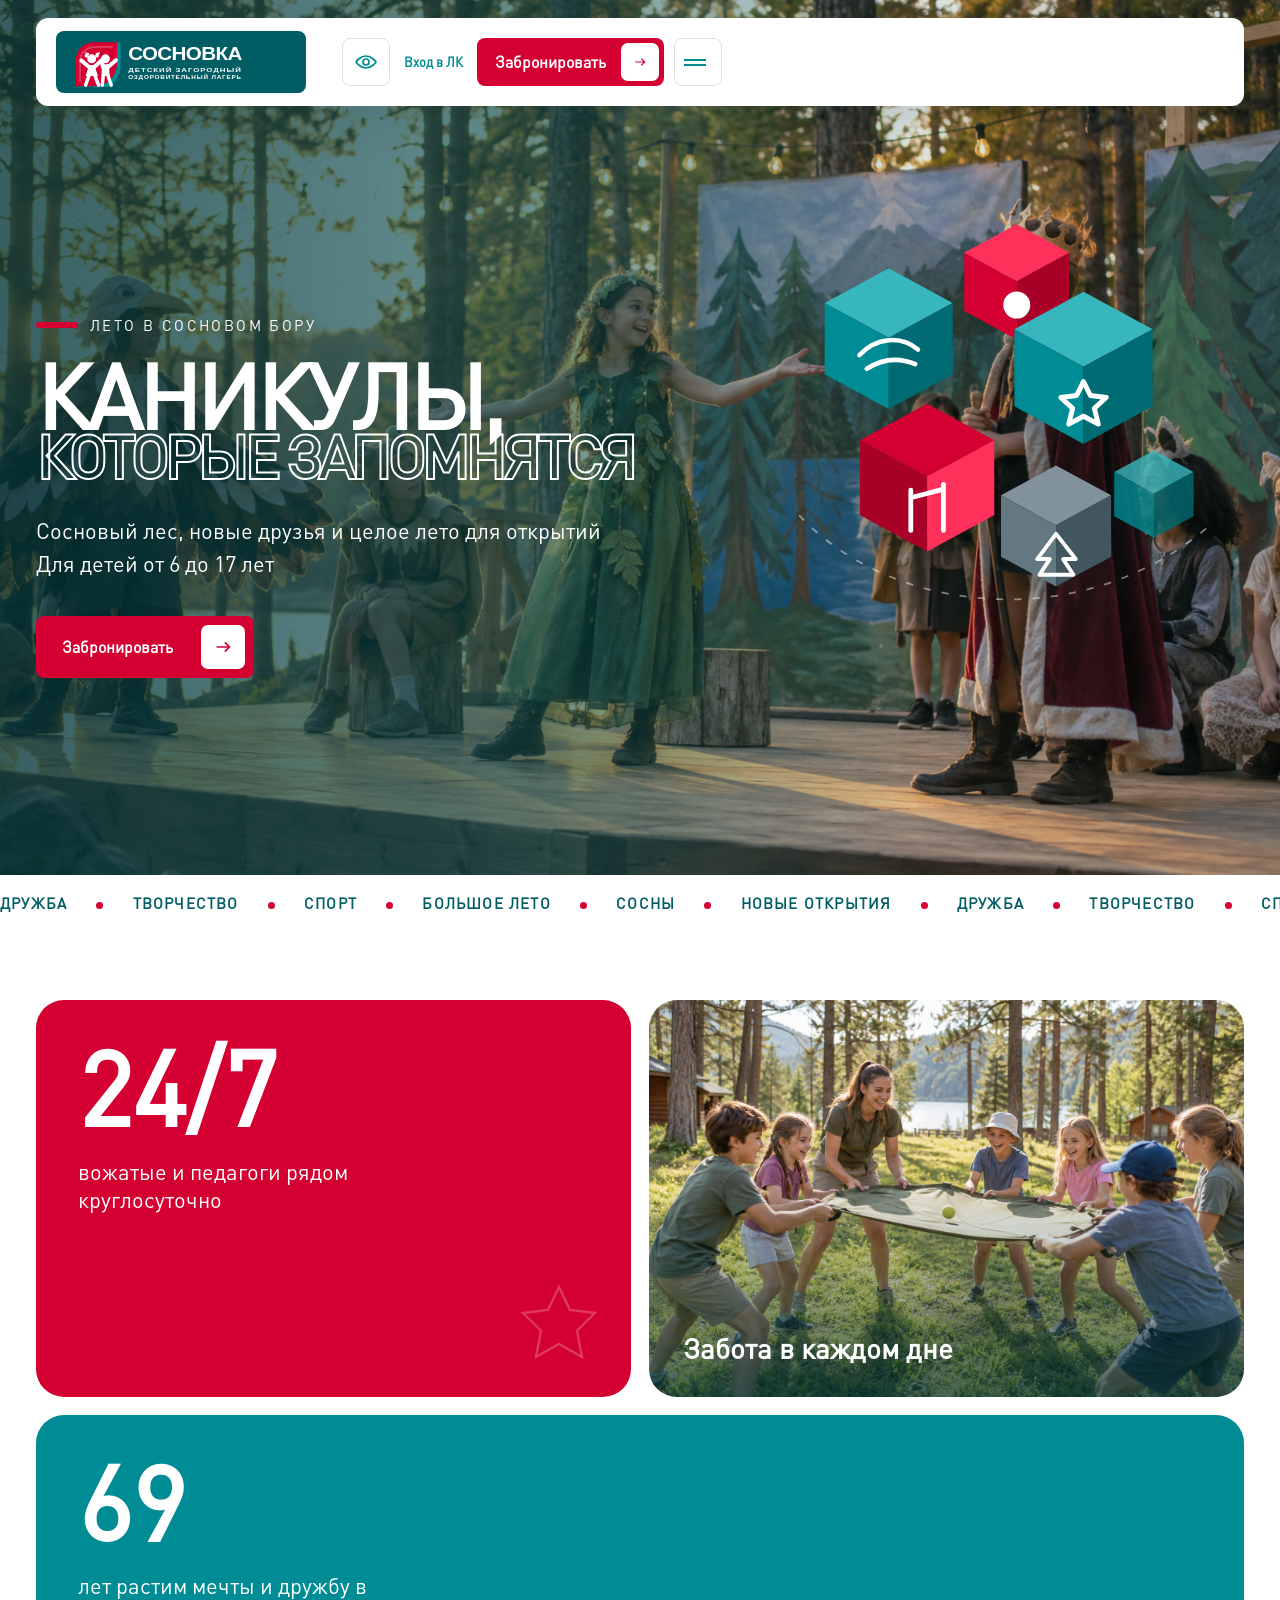
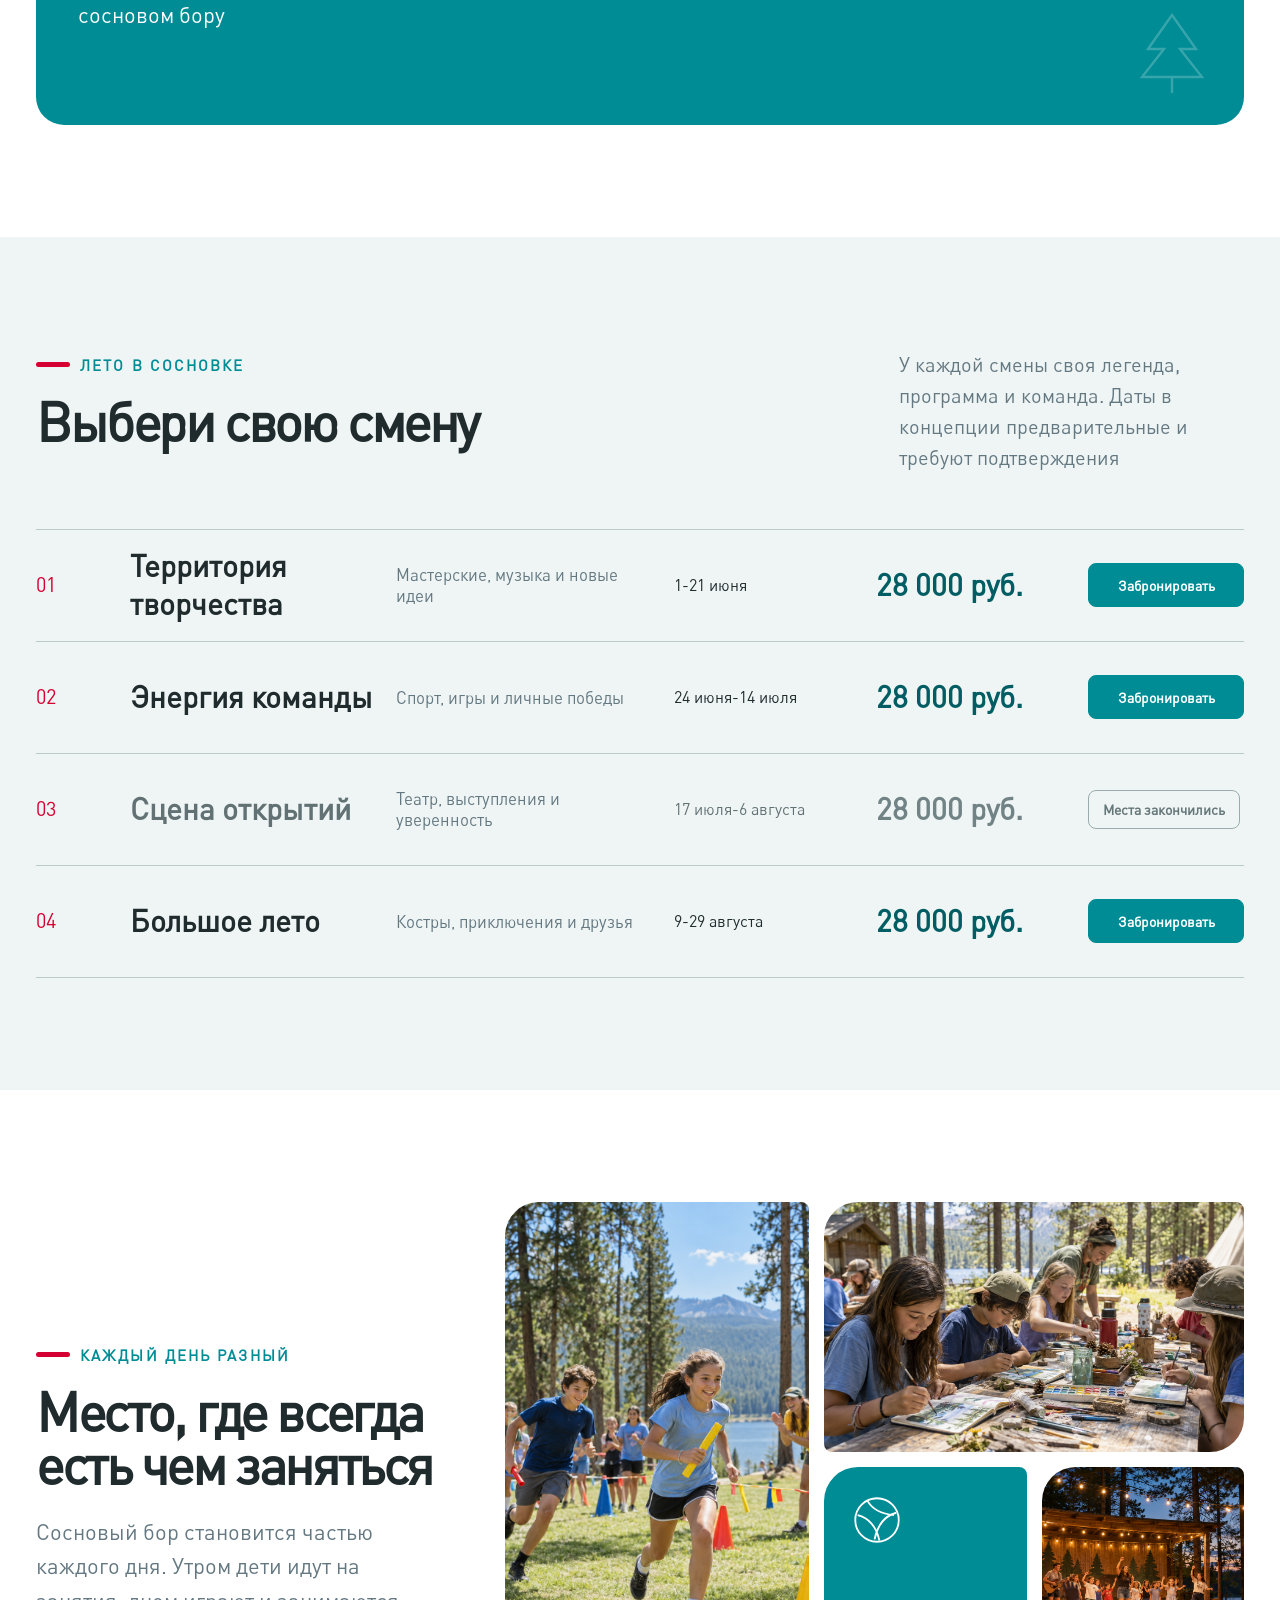
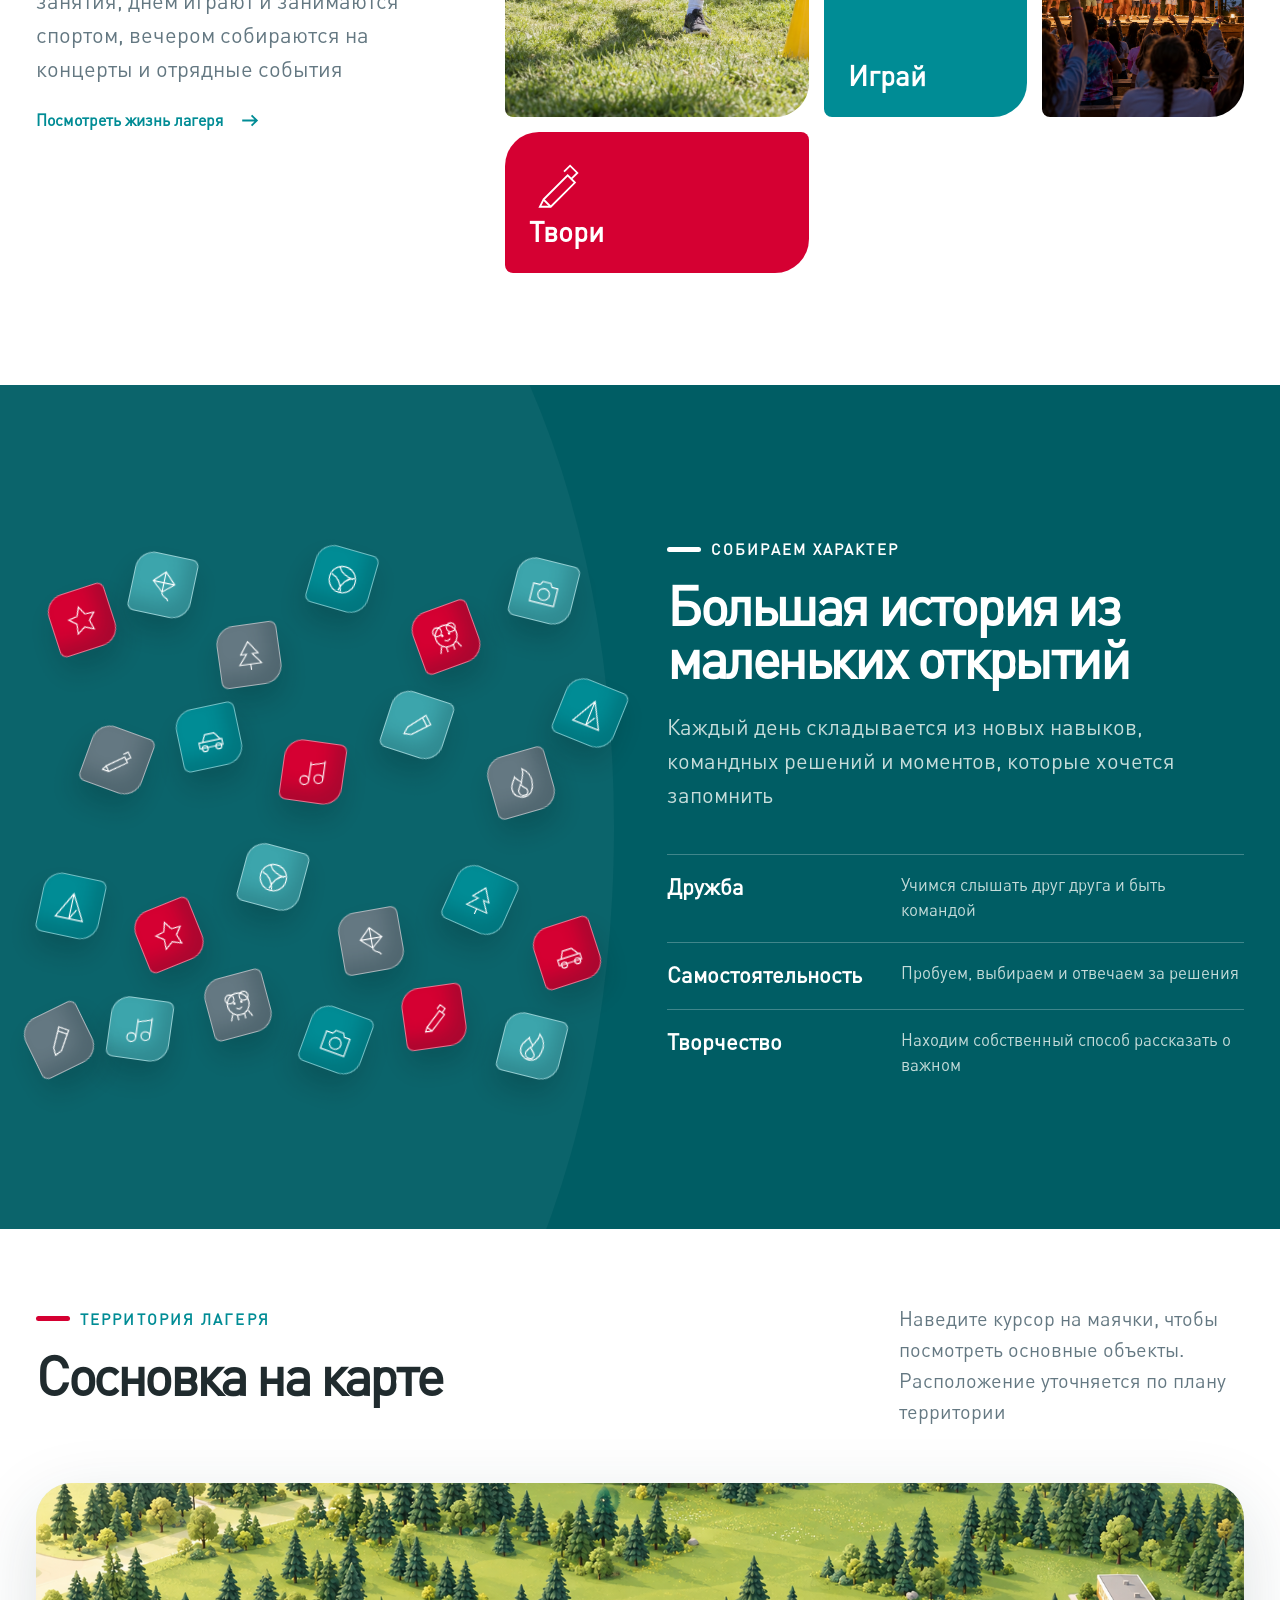
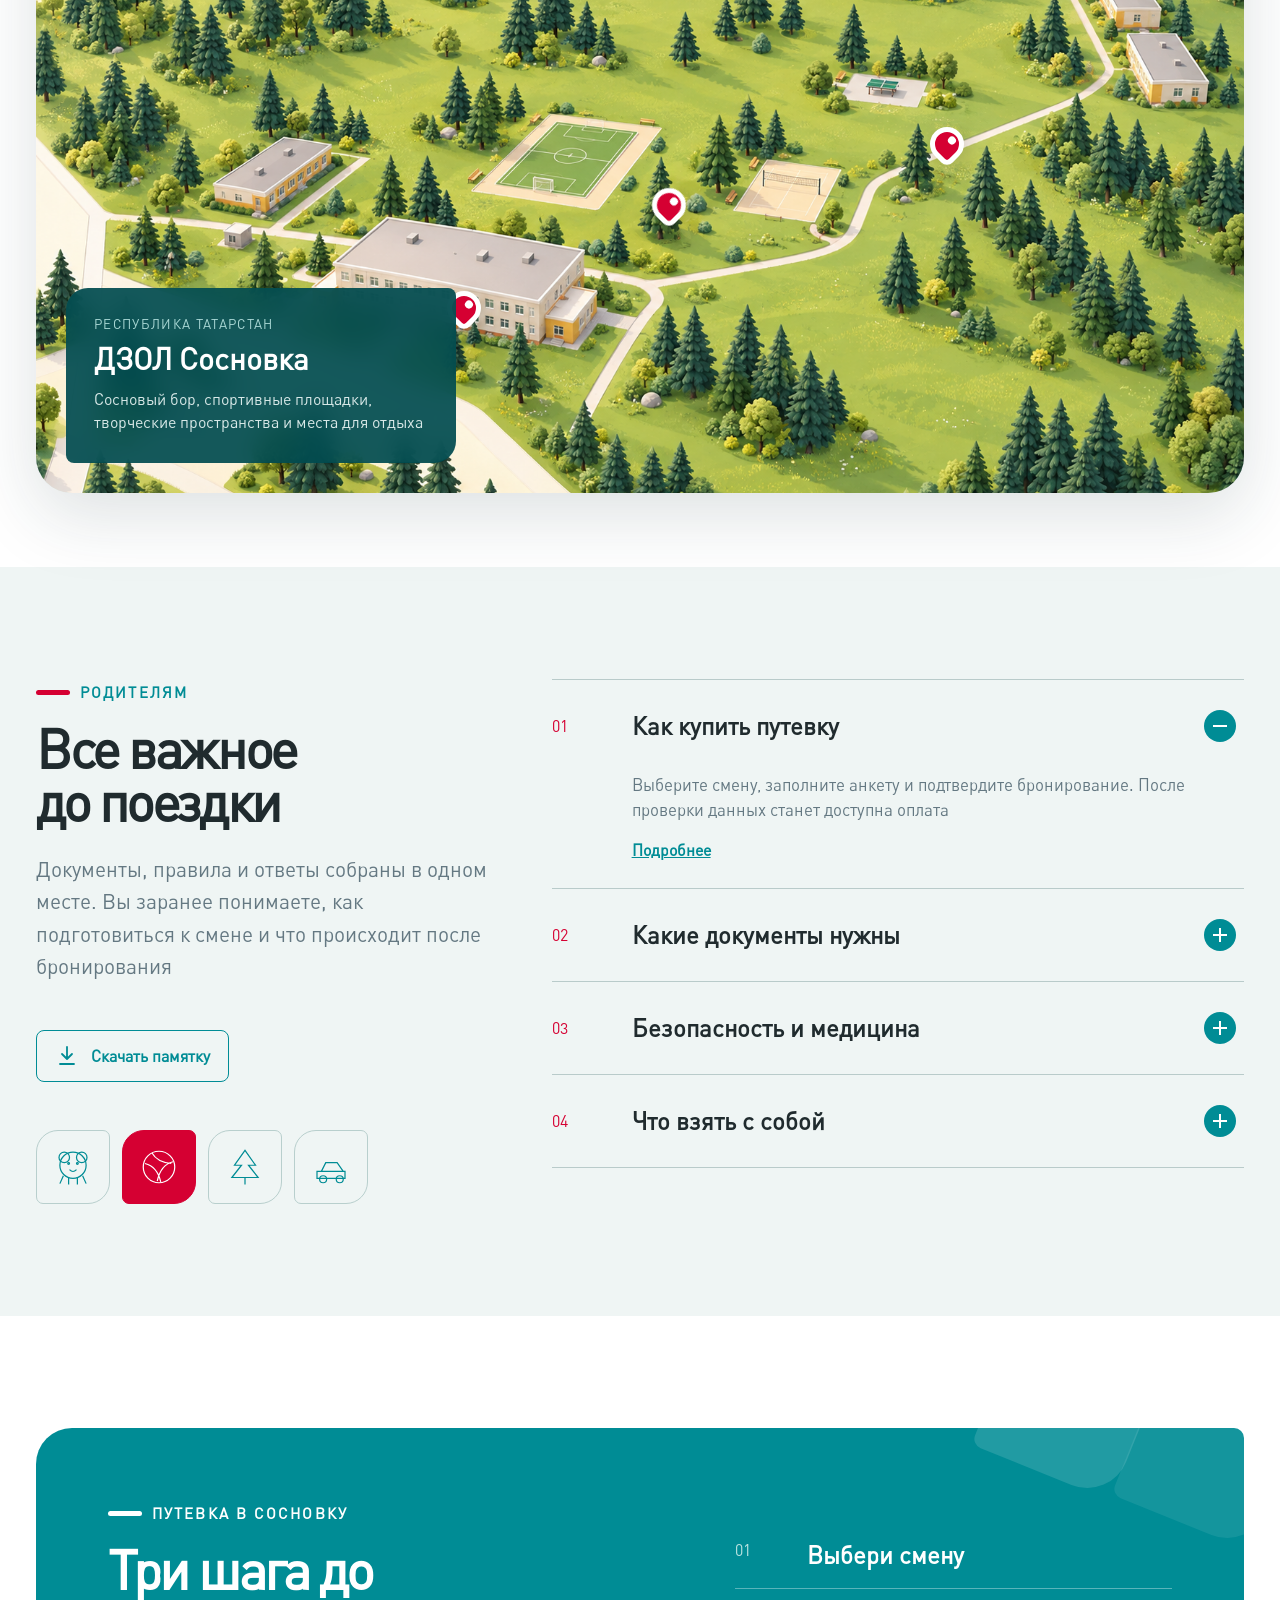
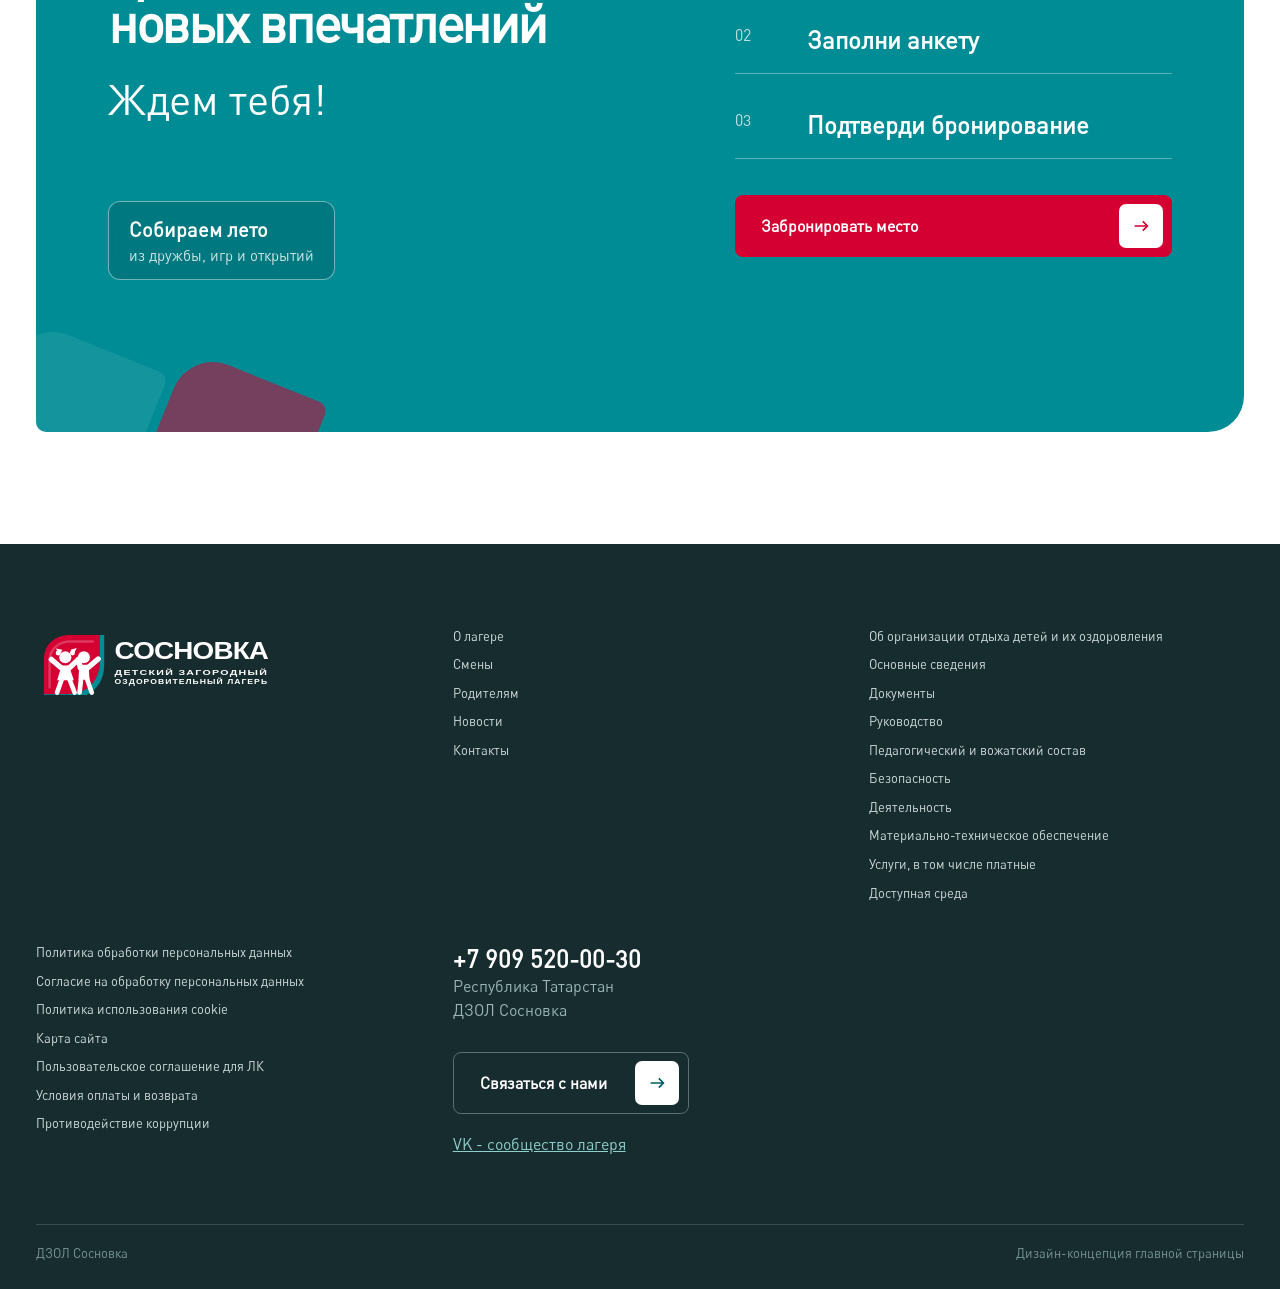
==== commit 207e3e16: "Update shift prices and footer labels" ====
--- a/tagras/index.html
+++ b/tagras/index.html
@@ -110,10 +110,10 @@
           <p>У каждой смены своя легенда, программа и команда. Даты в концепции предварительные и требуют подтверждения</p>
         </div>
         <div class="shift-list" data-shifts>
-          <article class="shift-row" data-preview="assets/shift-01-craft.png"><span class="shift-number">01</span><strong>Территория творчества</strong><span>Мастерские, музыка и новые идеи</span><em>1-21 июня</em><strong class="shift-price">Стоимость уточняется</strong><button class="shift-book-button" type="button" data-booking-shift="Территория творчества - 1-21 июня">Забронировать</button></article>
-          <article class="shift-row" data-preview="assets/shift-02-volleyball.png"><span class="shift-number">02</span><strong>Энергия команды</strong><span>Спорт, игры и личные победы</span><em>24 июня-14 июля</em><strong class="shift-price">Стоимость уточняется</strong><button class="shift-book-button" type="button" data-booking-shift="Энергия команды - 24 июня-14 июля">Забронировать</button></article>
-          <article class="shift-row shift-row-sold" data-preview="assets/shift-03-theatre.png"><span class="shift-number">03</span><strong>Сцена открытий</strong><span>Театр, выступления и уверенность</span><em>17 июля-6 августа</em><strong class="shift-price">Стоимость уточняется</strong><span class="shift-sold-out">Места закончились</span></article>
-          <article class="shift-row" data-preview="assets/shift-04-campfire.png"><span class="shift-number">04</span><strong>Большое лето</strong><span>Костры, приключения и друзья</span><em>9-29 августа</em><strong class="shift-price">Стоимость уточняется</strong><button class="shift-book-button" type="button" data-booking-shift="Большое лето - 9-29 августа">Забронировать</button></article>
+          <article class="shift-row" data-preview="assets/shift-01-craft.png"><span class="shift-number">01</span><strong>Территория творчества</strong><span>Мастерские, музыка и новые идеи</span><em>1-21 июня</em><strong class="shift-price">28 000 руб.</strong><button class="shift-book-button" type="button" data-booking-shift="Территория творчества - 1-21 июня">Забронировать</button></article>
+          <article class="shift-row" data-preview="assets/shift-02-volleyball.png"><span class="shift-number">02</span><strong>Энергия команды</strong><span>Спорт, игры и личные победы</span><em>24 июня-14 июля</em><strong class="shift-price">28 000 руб.</strong><button class="shift-book-button" type="button" data-booking-shift="Энергия команды - 24 июня-14 июля">Забронировать</button></article>
+          <article class="shift-row shift-row-sold" data-preview="assets/shift-03-theatre.png"><span class="shift-number">03</span><strong>Сцена открытий</strong><span>Театр, выступления и уверенность</span><em>17 июля-6 августа</em><strong class="shift-price">28 000 руб.</strong><span class="shift-sold-out">Места закончились</span></article>
+          <article class="shift-row" data-preview="assets/shift-04-campfire.png"><span class="shift-number">04</span><strong>Большое лето</strong><span>Костры, приключения и друзья</span><em>9-29 августа</em><strong class="shift-price">28 000 руб.</strong><button class="shift-book-button" type="button" data-booking-shift="Большое лето - 9-29 августа">Забронировать</button></article>
           <div class="shift-preview" data-shift-preview><img src="assets/shift-01-craft.png" alt=""></div>
         </div>
       </div>
@@ -213,9 +213,9 @@
   <footer class="site-footer" id="contacts">
     <div class="shell footer-grid">
       <div class="footer-brand"><img src="assets/logo-sosnovka-concept.svg" alt="Сосновка"></div>
-      <nav><a href="#about">О лагере</a><a href="#shifts">Смены</a><a href="#parents">Родителям <small>второй релиз</small></a><a href="#">Новости <small>второй релиз</small></a><a href="#contacts">Контакты</a></nav>
+      <nav><a href="#about">О лагере</a><a href="#shifts">Смены</a><a href="#parents">Родителям</a><a href="#">Новости</a><a href="#contacts">Контакты</a></nav>
       <nav><a href="#">Об организации отдыха детей и их оздоровления</a><a href="#">Основные сведения</a><a href="#">Документы</a><a href="#">Руководство</a><a href="#">Педагогический и вожатский состав</a><a href="#">Безопасность</a><a href="#">Деятельность</a><a href="#">Материально-техническое обеспечение</a><a href="#">Услуги, в том числе платные</a><a href="#">Доступная среда</a></nav>
-      <nav><a href="#">Политика обработки персональных данных</a><a href="#">Согласие на обработку персональных данных</a><a href="#">Политика использования cookie</a><a href="#">Карта сайта</a><a href="#">Пользовательское соглашение для ЛК <small>второй релиз</small></a><a href="#">Условия оплаты и возврата <small>второй релиз</small></a><a href="#">Противодействие коррупции <small>при необходимости</small></a></nav>
+      <nav><a href="#">Политика обработки персональных данных</a><a href="#">Согласие на обработку персональных данных</a><a href="#">Политика использования cookie</a><a href="#">Карта сайта</a><a href="#">Пользовательское соглашение для ЛК</a><a href="#">Условия оплаты и возврата</a><a href="#">Противодействие коррупции</a></nav>
       <div class="footer-contact"><a class="footer-phone" href="tel:+79095200030">+7 909 520-00-30</a><p>Республика Татарстан<br>ДЗОЛ Сосновка</p><button class="button button-outline" type="button" data-contact-open><span>Связаться с нами</span><svg><use href="#i-arrow"/></svg></button><a class="social-link" href="https://vk.ru/dzol_sosnovka" target="_blank" rel="noopener">VK - сообщество лагеря</a></div>
     </div>
     <div class="shell footer-bottom"><span>ДЗОЛ Сосновка</span><span>Дизайн-концепция главной страницы</span></div>
